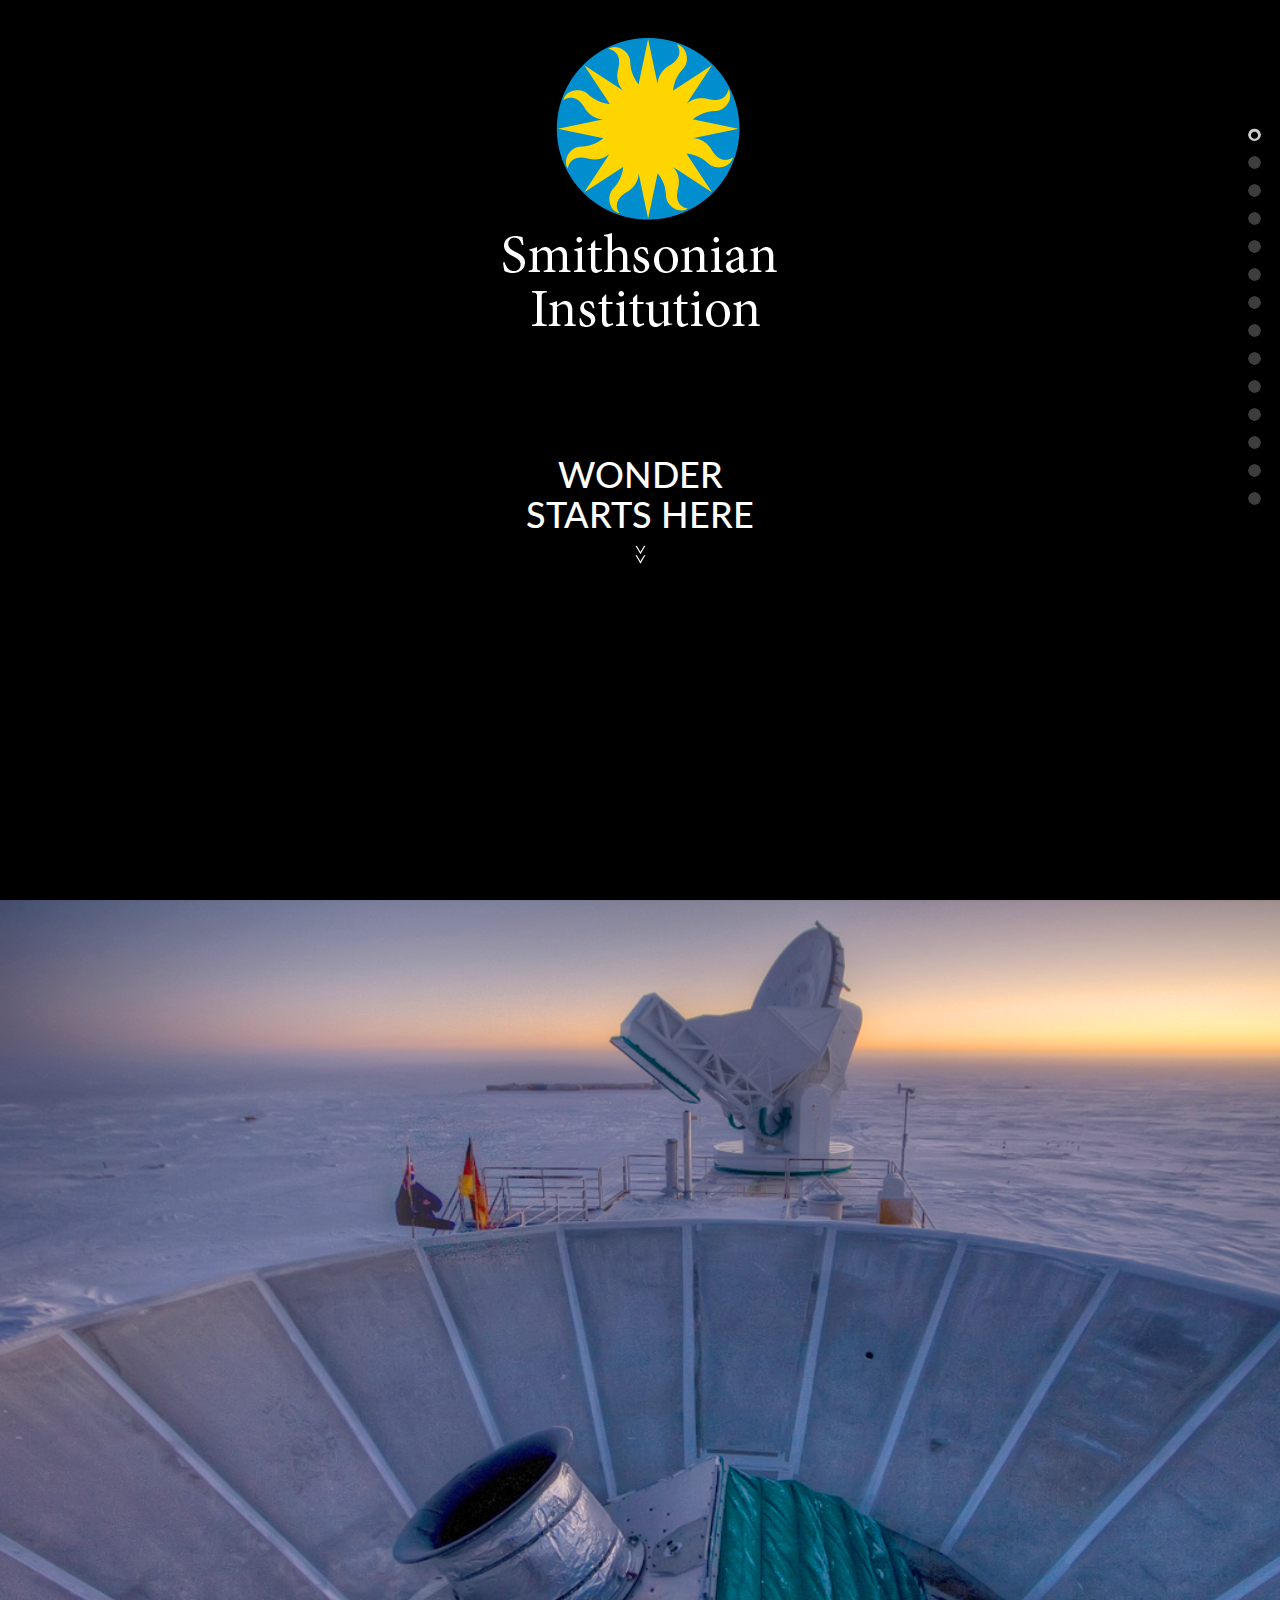
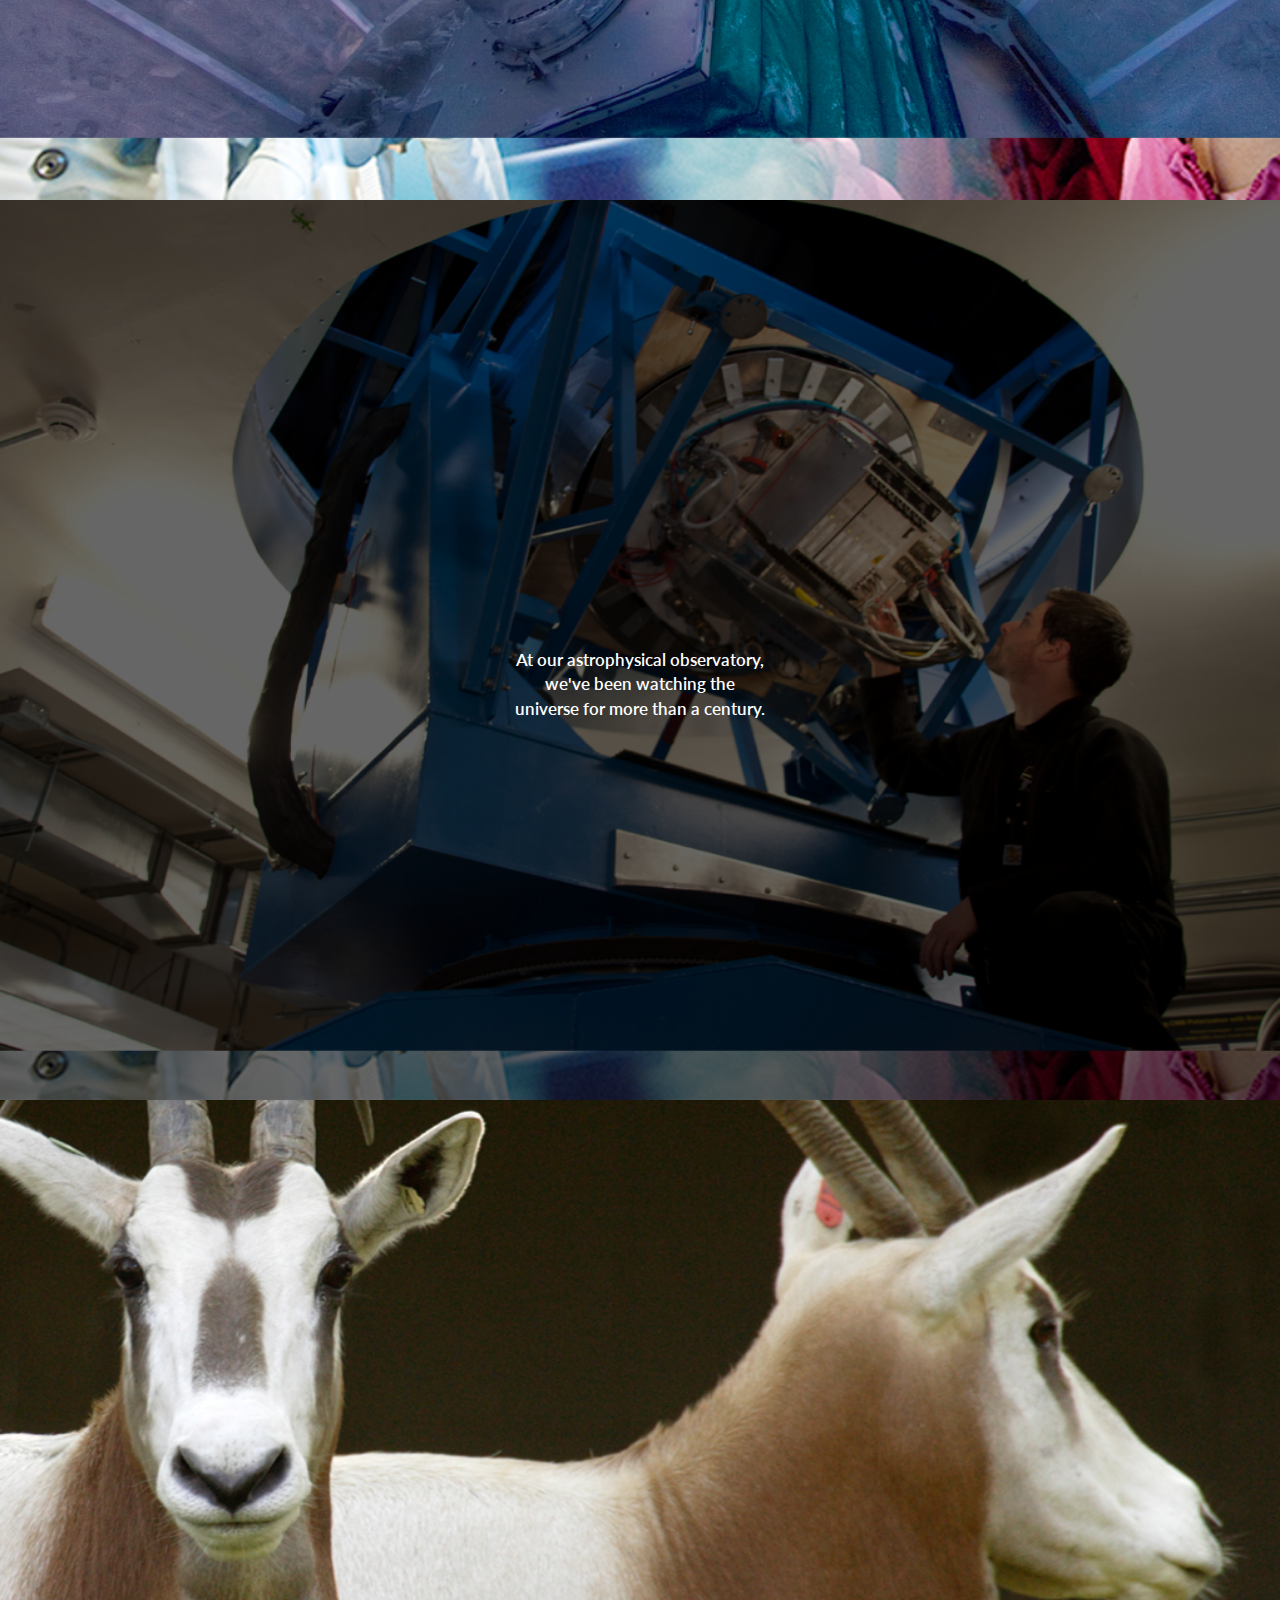
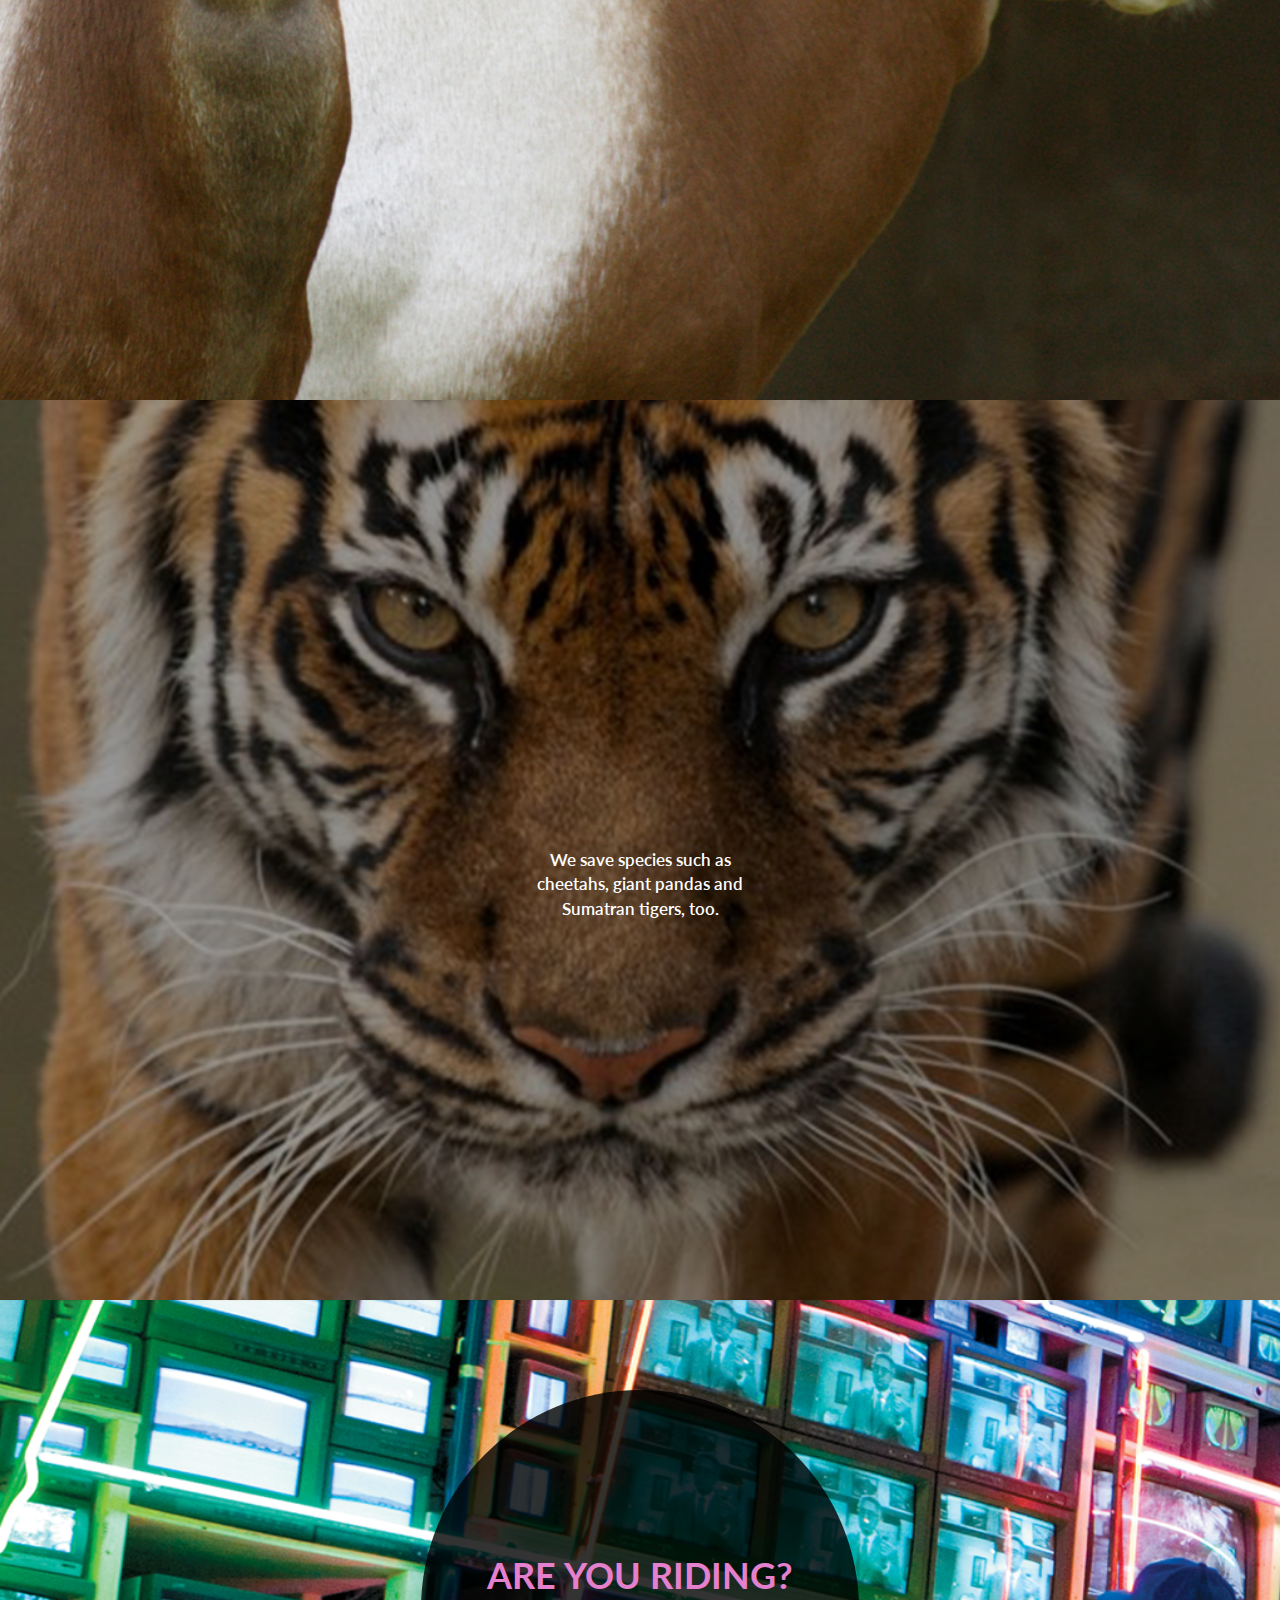
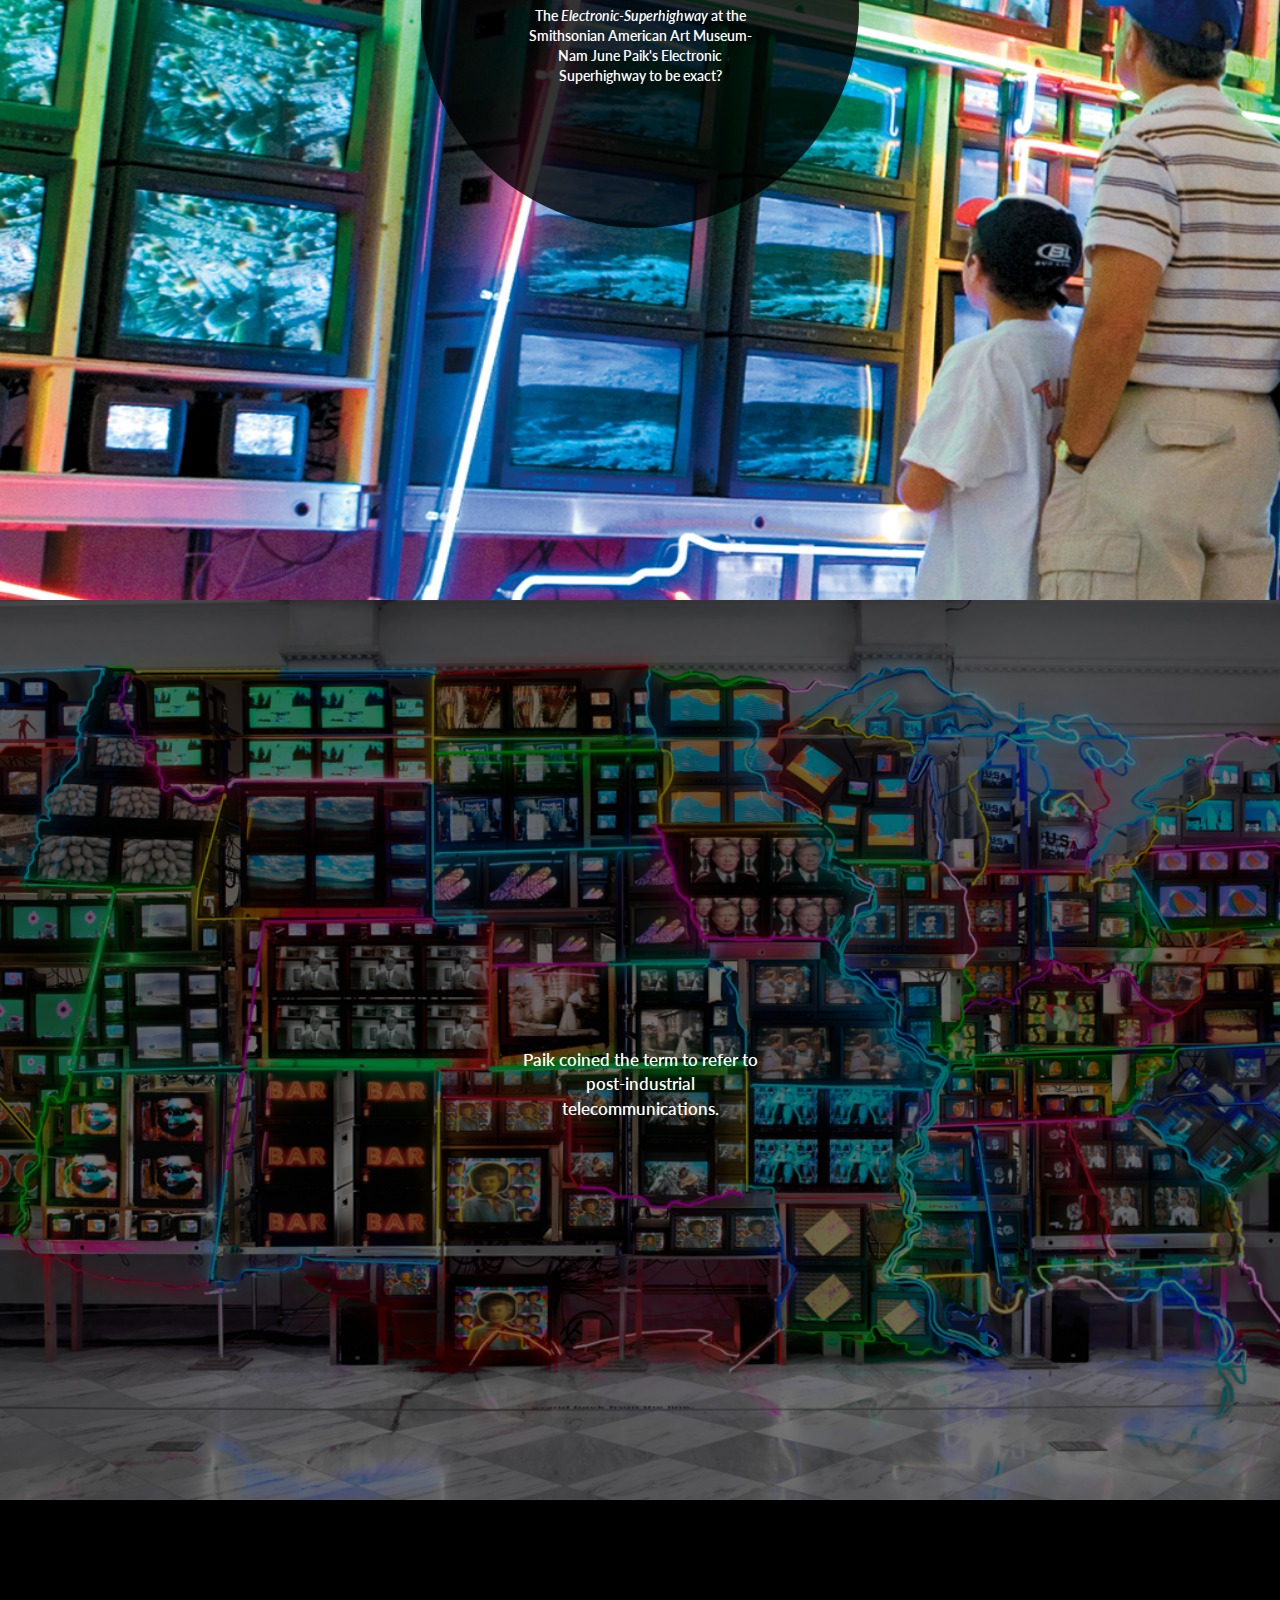
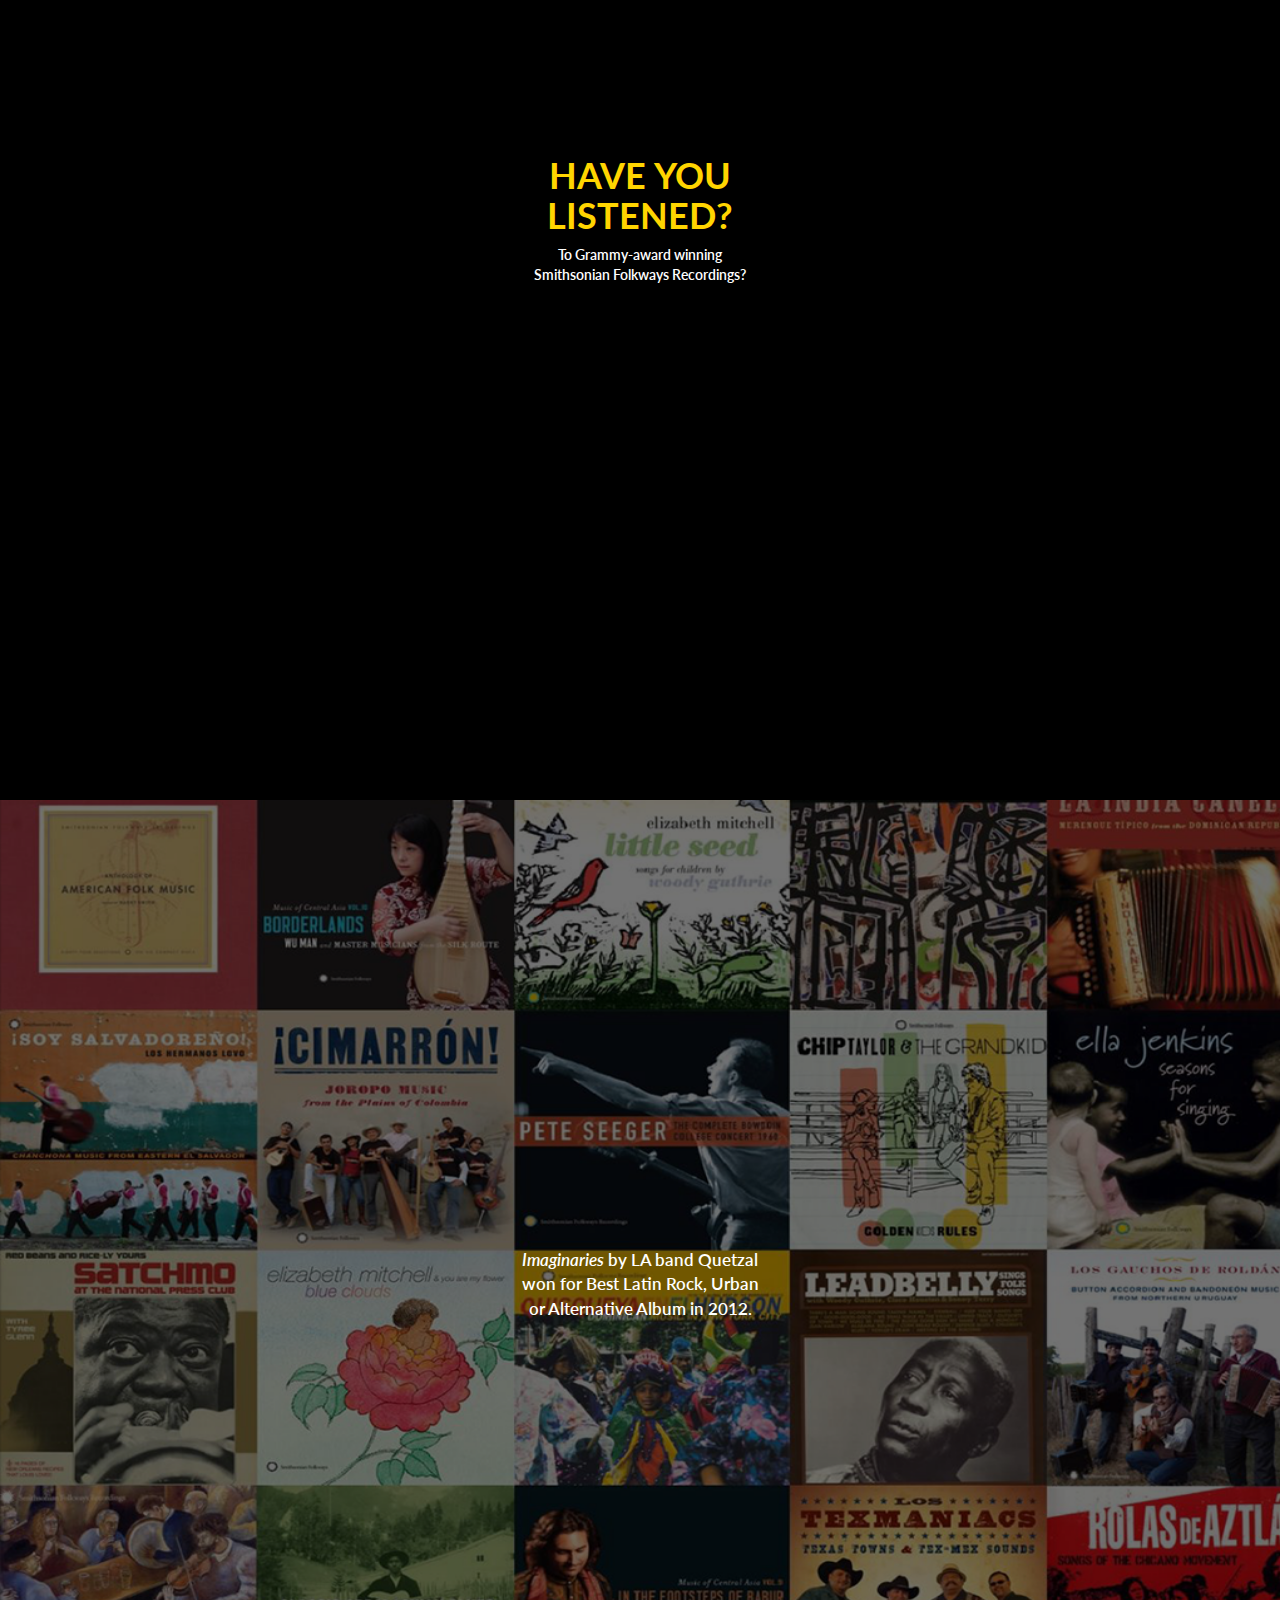
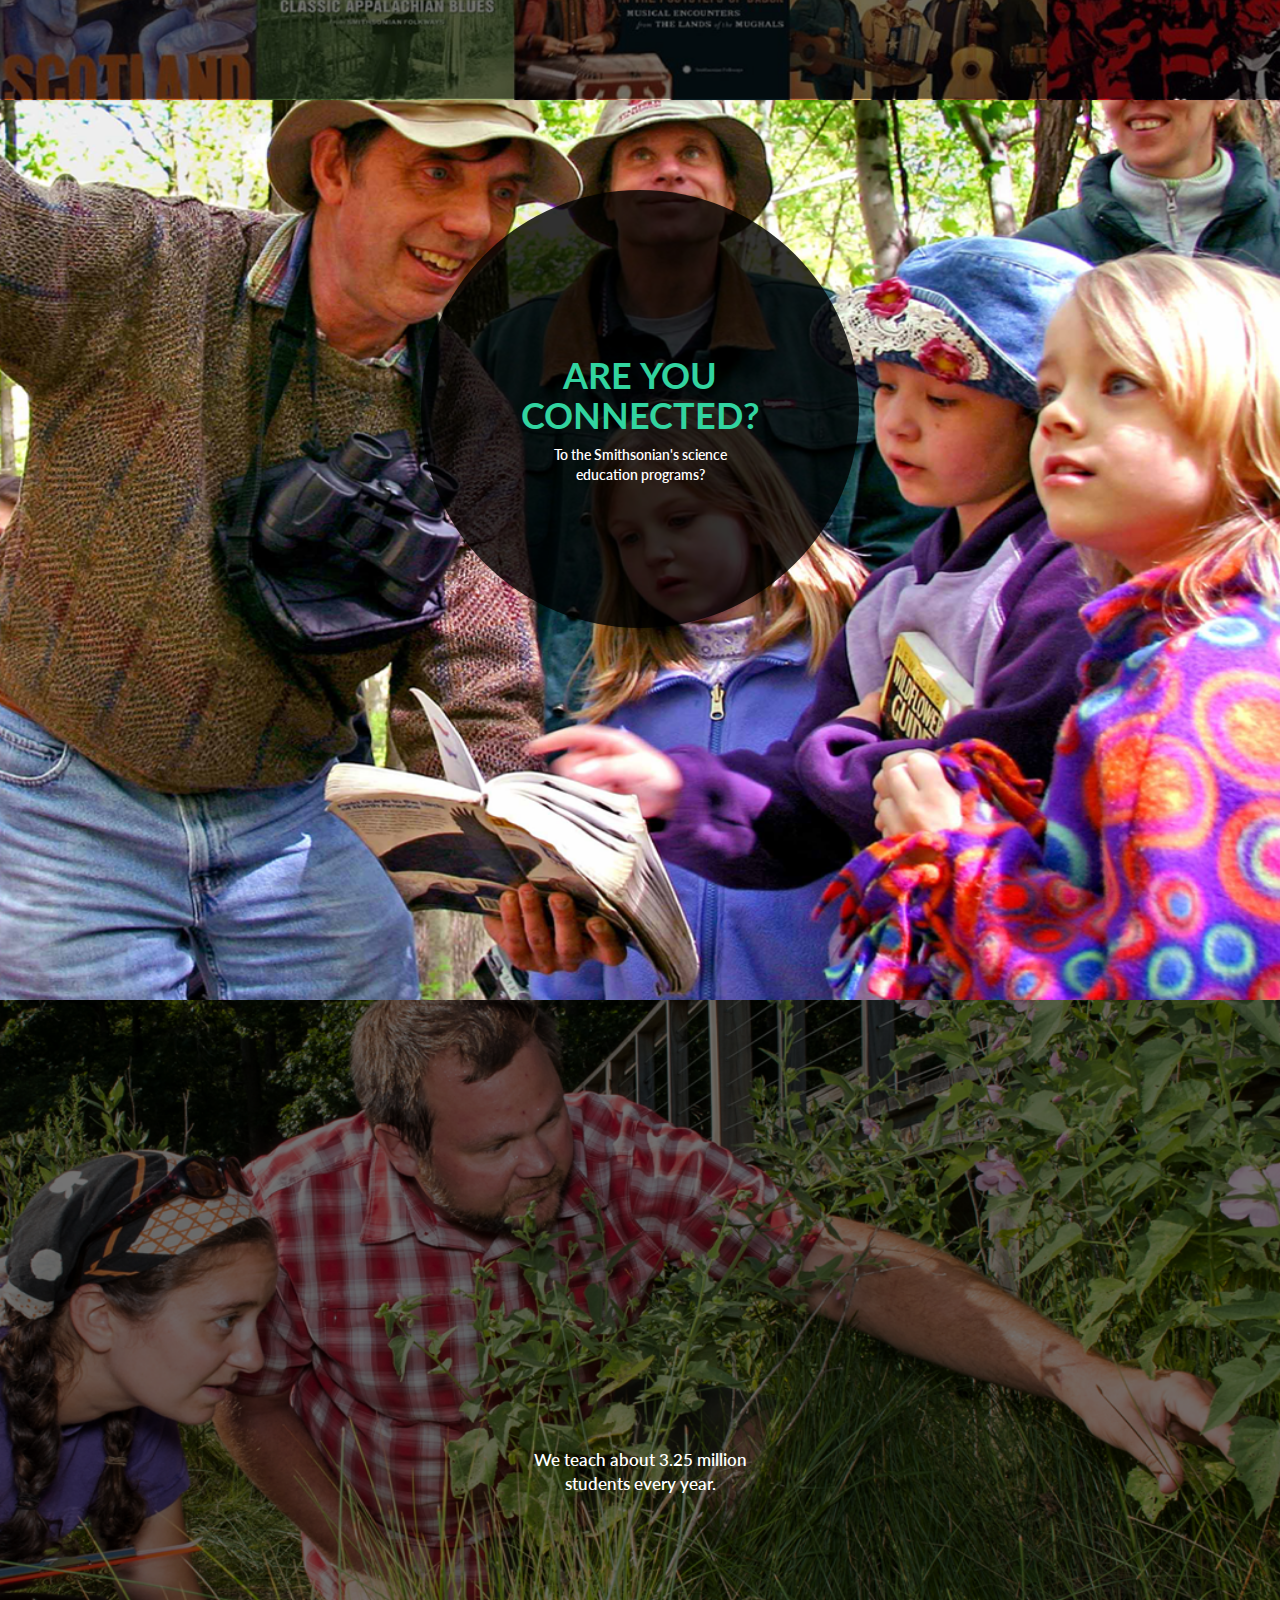
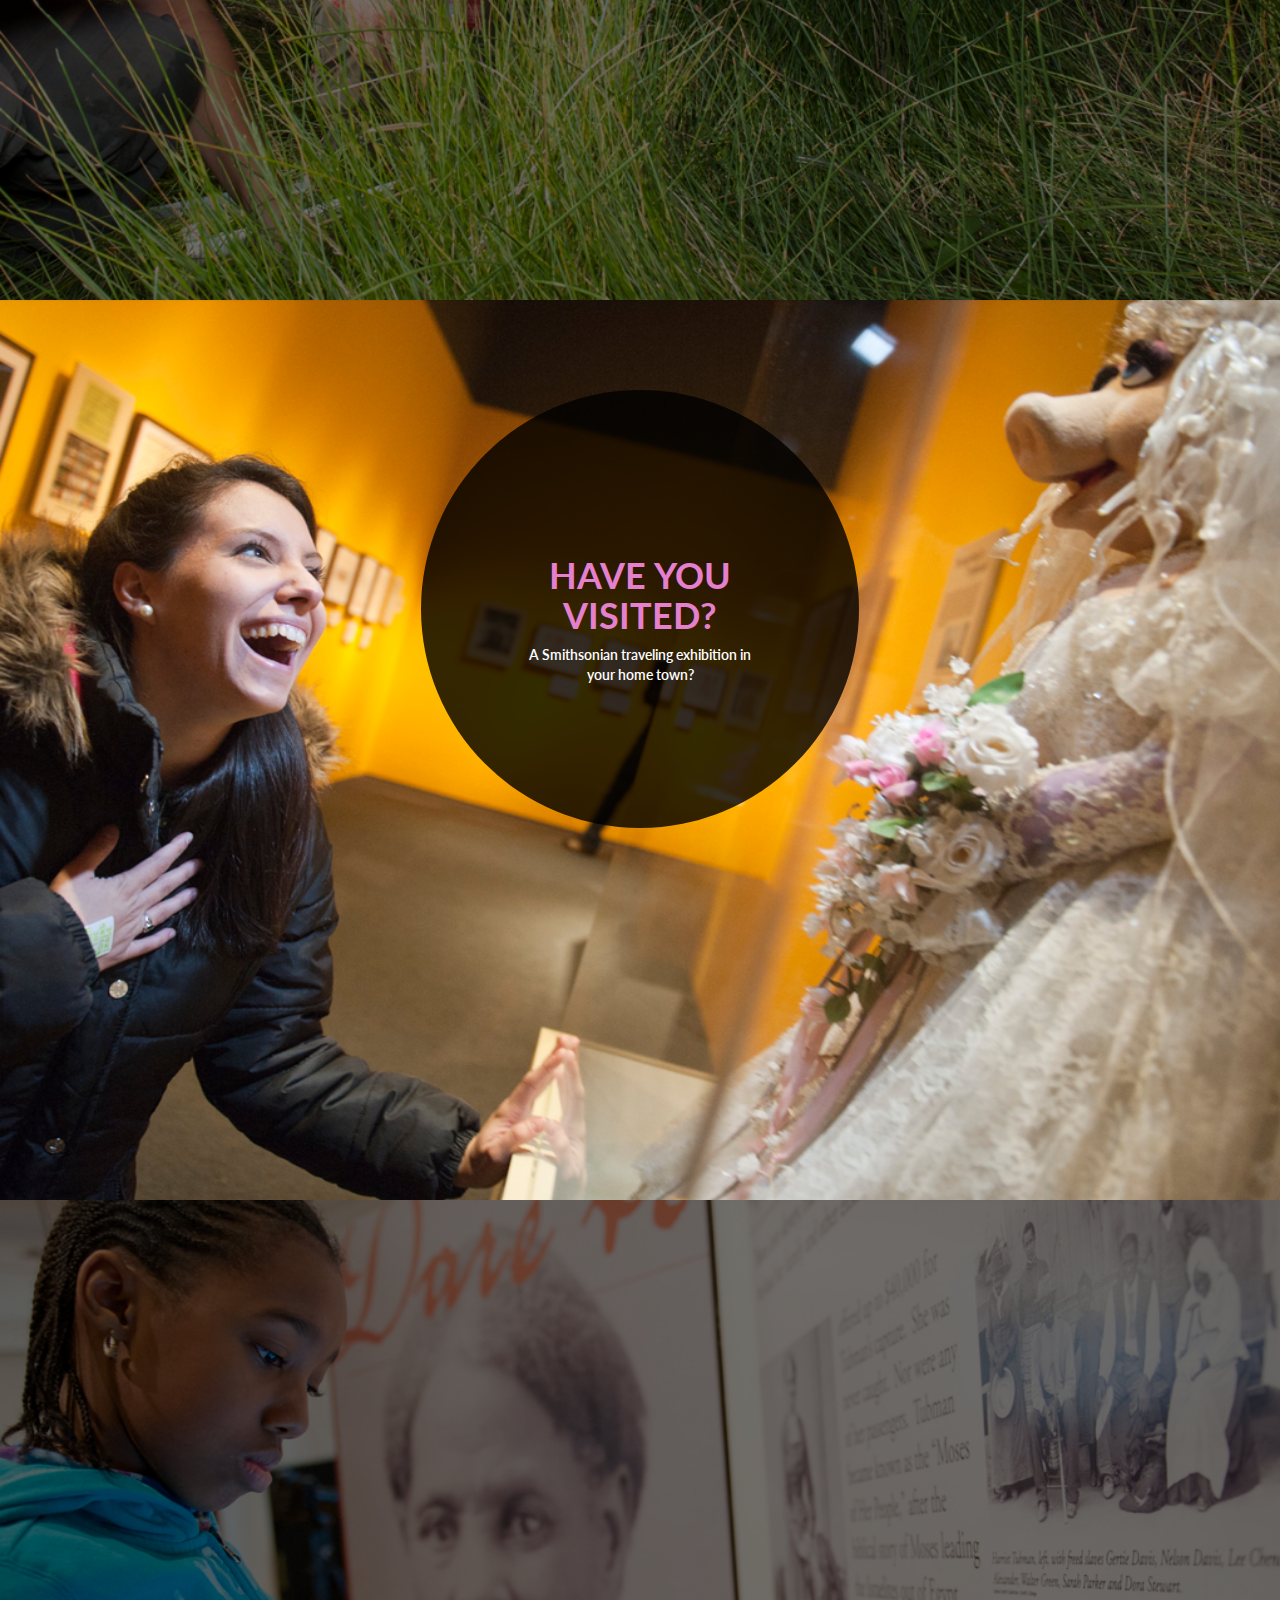
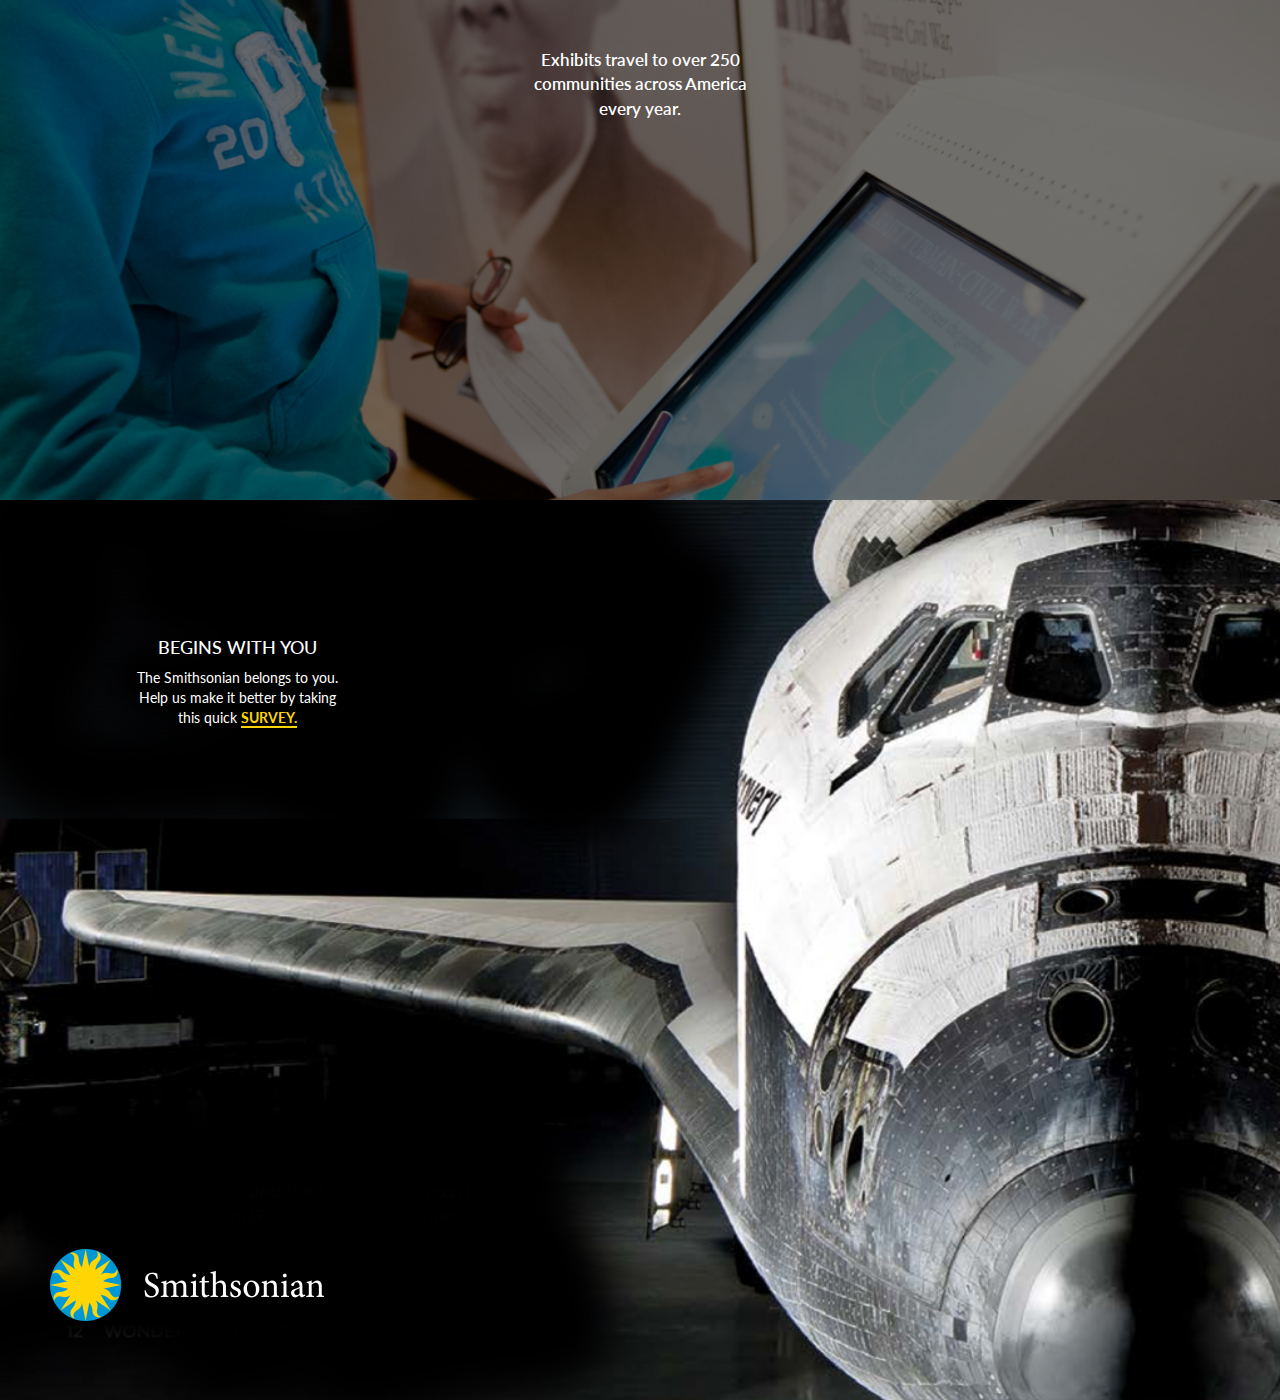
==== index.html @ bd2f8e6b "fixed data-uri" ====
<html>
<head>
	<title>Smithsonian Institute</title>
	<meta charset="utf-8">
	<meta http-equiv="X-UA-Compatible" content="IE=edge">
    <meta name="viewport" content="width=device-width, initial-scale=1, maximum-scale=1, user-scalable=no">
    <link href='http://fonts.googleapis.com/css?family=Lato' rel='stylesheet' type='text/css'>
	<link rel="stylesheet" type="text/css" href="stylesheets/index.css" />
	<link rel="stylesheet" href="stylesheets/bootstrap.min.css">
    <script src="js/jquery.1.11.1.min.js"></script>
    <script src="js/jquery-ui-1.10.4.custom.min.js"></script>
    <script src="js/customSmithsonian.js"></script>
    <script src="js/bootstrap.min.js"></script>

</head>
<body>
		<div class="preloader">
			<div class="spinner">
				<div class="bounce1"></div>
				<div class="bounce2"></div>
				<div class="bounce3"></div>
			</div>
		</div>

	<nav></nav>
	<section id="smithsonian-1">
		<video width="100%" autoplay="autoplay" class="video" preload="auto" loop>
			<source id="mp4" class="sources" src="video/smithsonian-mp4.mp4" data-uri="video/smithsonian-mp4.mp4" type="video/mp4" />
			<source id="ogv" class="sources" src="video/smithsonian-ogv.ogv" data-uri="video/smithsonian-ogv.ogv" type="video/ogg" />
			<source id="webm" class="sources" src="video/smithsonian-webm.webm" data-uri="video/smithsonian-webm.webm" type="video/webm" />
		</video>
		<div class="smithsonian-logo">
			<div>
				<img src="images/smithsonian_top_logo.png" alt="smithsonian logo" class="center-block" />
			</div>
		</div>
		<div class="center-block header-caption">
			<div class="desktop-tablet">
				<h1>WONDER</h1>
				<h1 class="font-thin">STARTS HERE</h1>
			</div>
			<div class="mobile">
				<h4>WONDER STARTS HERE</h4>
			</div>
			<a href="#smithsonian-2"><img src="images/arrow-down.png" alt="arrow down" /></a>
		</div>
	</section>
	<section id="smithsonian-2" class="preload" data-uri="images/desktop/section-2.png">
		<div class="caption-container">
			<div class="header-caption circle">
				<h1>DID YOU HEAR?</h1>
				<p>The echo of the Big Bang was first observed at the Smithsonian earlier this year.</p>
			</div>
		</div>
	</section>
	<section id="smithsonian-3" class="preload" data-uri="images/desktop/section-3.png">
		<div class="caption-container">
			<div class="header-caption">
				<p>At our astrophysical observatory, we've been watching the universe for more than a century.</p>
			</div>
		</div>
	</section>
	<section id="smithsonian-4" class="preload" data-uri="images/desktop/section-4.png">
		<div class="caption-container">
			<div class="header-caption circle">
				<h1>DID YOU KNOW?</h1>
				<p>The scimitar-horned oryx was considered extinct in the wild - until now. Our Conservation BiologyInstitute is reintroducing them in Tunisia.</p>
			</div>
		</div>
	</section>
	<section id="smithsonian-5" class="preload" data-uri="images/desktop/section-5.png">
		<div class="caption-container">
			<div class="header-caption">
				<p>We save species such as cheetahs, giant pandas and Sumatran tigers, too.</p>
			</div>
		</div>
	</section>
	<section id="smithsonian-6" class="preload" data-uri="images/desktop/section-6.png">
		<div class="caption-container">
			<div class="header-caption circle">
				<h1>ARE YOU RIDING?</h1>
				<p>The <span>Electronic-Superhighway</span> at the Smithsonian American Art Museum-Nam June Paik's Electronic Superhighway to be exact?</p>
			</div>
		</div>
	</section>
	<section id="smithsonian-7" class="preload" data-uri="images/desktop/section-7.png">
		<div class="caption-container">
			<div class="header-caption">
				<p>Paik coined the term to refer to post-industrial telecommunications.</p>
			</div>
		</div>
	</section>
	<section id="smithsonian-8" class="preload" data-uri="/mages/desktop/section-8.png">
		<div class="caption-container">
			<div class="header-caption circle">
				<h1>HAVE YOU<br />LISTENED?</h1>
				<p>To Grammy-award winning Smithsonian Folkways Recordings?</p>
			</div>
		</div>
	</section>
	<section id="smithsonian-9" class="preload" data-uri="images/desktop/section-9.png">
		<div class="caption-container">
			<div class="header-caption">
				<p><span>Imaginaries</span> by LA band Quetzal won for Best Latin Rock, Urban or Alternative Album in 2012.</p>
			</div>
		</div>
	</section>
	<section id="smithsonian-10" class="preload" data-uri="images/desktop/section-10.png">
		<div class="caption-container">
			<div class="header-caption circle">
				<h1>ARE YOU<br />CONNECTED?</h1>
				<p>To the Smithsonian's science education programs?</p>
			</div>
		</div>
	</section>
	<section id="smithsonian-11" class="preload" data-uri="images/desktop/section-11.png">
		<div class="caption-container">
			<div class="header-caption">
				<p>We teach about 3.25 million students every year.</p>
			</div>
		</div>
	</section>
	<section id="smithsonian-12" class="preload" data-uri="images/desktop/section-12.png">
		<div class="caption-container">
			<div class="header-caption circle">
				<h1>HAVE YOU<br />VISITED?</h1>
				<p>A Smithsonian traveling exhibition in your home town?</p>
			</div>
		</div>
	</section>
	<section id="smithsonian-13" class="preload" data-uri="images/desktop/section-13.png">
		<div class="caption-container">
			<div class="header-caption">
				<p>Exhibits travel to over 250 communities across America every year.</p>
			</div>
		</div>		
	</section>
	<section id="smithsonian-14" class="preload" data-uri="images/desktop/section-14.png">
		<div class="wonder-begins">
			<h1 class="mobile">WONDER</h1>
			<h4>BEGINS WITH YOU</h4>
			<p>The Smithsonian belongs to you. Help us make it better by taking this quick <span>SURVEY.</span></p>
		</div>
		<div class="smithsonian-bottom-logo bottom-logo center-block"></div>
	</section>
	<div id="fixed-footer">
		<h4>MAKE A DIFFERENCE. <span>TAKE OUR SURVEY</span></h4>
	</div>
</body>
</html>
---- stylesheets/index.css ----
/* line 12, ../sass/index.scss */
html, body {
  margin: 0;
  padding: 0;
  font-family: 'Lato', sans-serif !important;
  width: 100%;
  background-color: #000;
}

/* line 20, ../sass/index.scss */
.col-lg-offset-5 {
  margin-left: 38% !important;
}

/* line 23, ../sass/index.scss */
.caption-container {
  position: absolute;
  left: 0;
  right: 0;
  max-width: 438px;
  min-width: 438px;
  height: 438px;
  margin: 0 auto;
  margin-top: 7%;
}

/* line 33, ../sass/index.scss */
.circle {
  height: 438px;
  width: 438px;
  border-radius: 50%;
  background-color: black;
  background-color: rgba(0, 0, 0, 0.8);
  position: absolute;
}

/* line 41, ../sass/index.scss */
.captions {
  height: 438px;
  width: 438px;
  position: absolute;
}

/* line 46, ../sass/index.scss */
nav {
  position: fixed;
  height: auto;
  width: 12px;
  right: 20px;
  z-index: 9999;
  margin-top: 10%;
}
/* line 53, ../sass/index.scss */
nav a {
  display: inline-block;
  border-radius: 50%;
  width: 13px;
  height: 13px;
  background-image: url("/images/nav-default.png");
  background-repeat: no-repeat;
  margin-bottom: 15px;
  cursor: pointer;
  opacity: .8;
}
/* line 64, ../sass/index.scss */
nav .nav-active {
  background-image: url("/images/nav-active.png");
  background-repeat: no-repeat;
}

/* line 69, ../sass/index.scss */
section {
  padding: 0;
  margin: 0;
  width: 100%;
  height: 100%;
  background-color: #000;
  background-repeat: no-repeat;
  -moz-background-size: 100% 100%;
  -webkit-background-size: 100% 100%;
  background-size: 100% 100%;
}

/* line 84, ../sass/index.scss */
#smithsonian-2 {
  background-image: url();
}

/* line 84, ../sass/index.scss */
#smithsonian-3 {
  background-image: url();
}

/* line 84, ../sass/index.scss */
#smithsonian-4 {
  background-image: url();
}

/* line 84, ../sass/index.scss */
#smithsonian-5 {
  background-image: url();
}

/* line 84, ../sass/index.scss */
#smithsonian-6 {
  background-image: url();
}

/* line 84, ../sass/index.scss */
#smithsonian-7 {
  background-image: url();
}

/* line 84, ../sass/index.scss */
#smithsonian-8 {
  background-image: url();
}

/* line 84, ../sass/index.scss */
#smithsonian-9 {
  background-image: url();
}

/* line 84, ../sass/index.scss */
#smithsonian-10 {
  background-image: url();
}

/* line 84, ../sass/index.scss */
#smithsonian-11 {
  background-image: url();
}

/* line 84, ../sass/index.scss */
#smithsonian-12 {
  background-image: url();
}

/* line 84, ../sass/index.scss */
#smithsonian-13 {
  background-image: url();
}

/* line 84, ../sass/index.scss */
#smithsonian-14 {
  background-image: url();
}

/* line 90, ../sass/index.scss */
#smithsonian-1 video {
  position: absolute;
  z-index: -1;
  min-width: 100%;
  min-height: 100%;
  width: auto;
  height: auto;
  right: 0;
  bottom: 0;
}
/* line 100, ../sass/index.scss */
#smithsonian-1 .smithsonian-logo img {
  padding-top: 3%;
}
/* line 103, ../sass/index.scss */
#smithsonian-1 .header-caption {
  text-align: center;
  margin-top: 10%;
  color: white;
}
/* line 108, ../sass/index.scss */
#smithsonian-1 .header-caption h1:nth-child(1) {
  margin-bottom: 0;
}
/* line 111, ../sass/index.scss */
#smithsonian-1 .header-caption h1:nth-child(2) {
  margin-top: 0;
}

/* line 119, ../sass/index.scss */
#smithsonian-2 .header-caption {
  text-align: center;
  display: none;
}
/* line 122, ../sass/index.scss */
#smithsonian-2 .header-caption h1 {
  color: #32d4a0;
  font-weight: bold;
  margin-top: 38%;
}
/* line 125, ../sass/index.scss */
#smithsonian-2 .header-caption p {
  margin: 0 auto;
  width: 229px;
  color: white;
  font-weight: 600;
}

/* line 136, ../sass/index.scss */
#smithsonian-3 .caption-container {
  color: white;
  font-weight: 600;
  text-align: center;
  margin-top: 35%;
}
/* line 138, ../sass/index.scss */
#smithsonian-3 .caption-container p {
  width: 250px;
  margin: 0 auto;
  font-size: 17px;
}

/* line 147, ../sass/index.scss */
#smithsonian-4 .header-caption {
  text-align: center;
  display: none;
}
/* line 150, ../sass/index.scss */
#smithsonian-4 .header-caption h1 {
  color: #32d4a0;
  font-weight: bold;
  margin-top: 38%;
}
/* line 153, ../sass/index.scss */
#smithsonian-4 .header-caption p {
  margin: 0 auto;
  width: 229px;
  color: white;
  font-weight: 600;
}

/* line 163, ../sass/index.scss */
#smithsonian-5 .caption-container {
  color: white;
  font-weight: 600;
  text-align: center;
  margin-top: 35%;
}
/* line 165, ../sass/index.scss */
#smithsonian-5 .caption-container p {
  width: 250px;
  margin: 0 auto;
  font-size: 17px;
}

/* line 174, ../sass/index.scss */
#smithsonian-6 .header-caption {
  text-align: center;
}
/* line 176, ../sass/index.scss */
#smithsonian-6 .header-caption h1 {
  color: #e580ce;
  font-weight: bold;
  margin-top: 38%;
}
/* line 179, ../sass/index.scss */
#smithsonian-6 .header-caption p {
  margin: 0 auto;
  width: 229px;
  color: white;
  font-weight: 600;
}
/* line 184, ../sass/index.scss */
#smithsonian-6 .header-caption p span {
  font-style: italic;
}

/* line 192, ../sass/index.scss */
#smithsonian-7 .caption-container {
  color: white;
  font-weight: 600;
  text-align: center;
  margin-top: 35%;
}
/* line 194, ../sass/index.scss */
#smithsonian-7 .caption-container p {
  width: 250px;
  margin: 0 auto;
  font-size: 17px;
}

/* line 203, ../sass/index.scss */
#smithsonian-8 .header-caption {
  text-align: center;
}
/* line 205, ../sass/index.scss */
#smithsonian-8 .header-caption h1 {
  color: #ffd500;
  font-weight: bold;
  margin-top: 38%;
}
/* line 208, ../sass/index.scss */
#smithsonian-8 .header-caption p {
  margin: 0 auto;
  width: 229px;
  color: white;
  font-weight: 600;
}

/* line 218, ../sass/index.scss */
#smithsonian-9 .caption-container {
  color: white;
  font-weight: 600;
  text-align: center;
  margin-top: 35%;
}
/* line 220, ../sass/index.scss */
#smithsonian-9 .caption-container p {
  width: 250px;
  margin: 0 auto;
  font-size: 17px;
}
/* line 224, ../sass/index.scss */
#smithsonian-9 .caption-container p span {
  font-style: italic;
}

/* line 232, ../sass/index.scss */
#smithsonian-10 .header-caption {
  text-align: center;
}
/* line 234, ../sass/index.scss */
#smithsonian-10 .header-caption h1 {
  color: #32d4a0;
  font-weight: bold;
  margin-top: 38%;
}
/* line 237, ../sass/index.scss */
#smithsonian-10 .header-caption p {
  margin: 0 auto;
  width: 229px;
  color: white;
  font-weight: 600;
}

/* line 247, ../sass/index.scss */
#smithsonian-11 .caption-container {
  color: white;
  font-weight: 600;
  text-align: center;
  margin-top: 35%;
}
/* line 249, ../sass/index.scss */
#smithsonian-11 .caption-container p {
  width: 250px;
  margin: 0 auto;
  font-size: 17px;
}

/* line 258, ../sass/index.scss */
#smithsonian-12 .header-caption {
  text-align: center;
}
/* line 260, ../sass/index.scss */
#smithsonian-12 .header-caption h1 {
  color: #e580ce;
  font-weight: bold;
  margin-top: 38%;
}
/* line 263, ../sass/index.scss */
#smithsonian-12 .header-caption p {
  margin: 0 auto;
  width: 229px;
  color: white;
  font-weight: 600;
}

/* line 273, ../sass/index.scss */
#smithsonian-13 .caption-container {
  color: white;
  font-weight: 600;
  text-align: center;
  margin-top: 35%;
}
/* line 275, ../sass/index.scss */
#smithsonian-13 .caption-container p {
  width: 250px;
  margin: 0 auto;
  font-size: 17px;
}

/* line 285, ../sass/index.scss */
#smithsonian-14 .wonder-begins {
  position: absolute;
  margin-top: 10%;
  color: white;
  text-align: center;
  margin-left: 10%;
}
/* line 291, ../sass/index.scss */
#smithsonian-14 .wonder-begins p {
  width: 219px;
}
/* line 293, ../sass/index.scss */
#smithsonian-14 .wonder-begins p span {
  font-weight: 700;
  color: #ffd500;
  border-bottom: 2px solid #ffd500;
}
/* line 300, ../sass/index.scss */
#smithsonian-14 .smithsonian-bottom-logo {
  background-image: url("/images/smithsonian-bottom-logo.png");
  background-repeat: no-repeat;
  width: 274px;
  height: 72px;
  position: absolute;
  margin-left: 50px;
}

/* line 309, ../sass/index.scss */
#fixed-footer {
  background-image: url("/images/footer-dashes.png");
  background-repeat: repeat-x;
  text-align: center;
  background-color: black;
  position: fixed;
  bottom: 0;
  color: #ffe76e;
  height: 73px;
  width: 100%;
  display: none;
}
/* line 320, ../sass/index.scss */
#fixed-footer h4 {
  vertical-align: middle;
  padding-top: 20px;
}
/* line 323, ../sass/index.scss */
#fixed-footer h4 span {
  color: #ffd500;
  font-weight: bold;
}

/* line 329, ../sass/index.scss */
.mobile {
  display: none;
}

@media screen and (max-width: 991px) {
  /*	section{
  		-moz-background-position: center center;
  		-webkit-background-position: center center;
  		-o-background-position: center center;
  		-moz-background-attachment: fixed;
  		-webkit-background-attachment: fixed;
  		-o-background-attachment: fixed;
  		background-attachment: fixed;
  	}*/
}
@media screen and (max-width: 767px) {
  /* line 344, ../sass/index.scss */
  nav {
    margin-top: 19% !important;
  }

  /* line 347, ../sass/index.scss */
  video {
    display: none;
  }

  /* line 350, ../sass/index.scss */
  .mobile {
    display: block;
    padding-top: 105px;
  }

  /* line 354, ../sass/index.scss */
  .desktop-tablet {
    display: none;
  }

  /* line 357, ../sass/index.scss */
  .smithsonian-logo img {
    width: 181px;
    padding-top: 85px !important;
  }

  /* line 361, ../sass/index.scss */
  .circle {
    width: 294px !important;
    height: 294px;
    margin: 0 auto;
    position: initial !important;
    background-color: rgba(0, 0, 0, 0.6);
    margin-top: 6%;
  }

  /* line 369, ../sass/index.scss */
  .header-caption h1 {
    margin-top: 17% !important;
    padding-top: 105px;
  }

  /* line 373, ../sass/index.scss */
  .caption-container {
    max-width: 100%;
    min-width: 100%;
  }

  /* line 377, ../sass/index.scss */
  section {
    -moz-background-size: 100% 100% !important;
    -webkit-background-size: 100% 100% !important;
    background-size: 100% 100% !important;
    background-attachment: scroll !important;
  }

  /* line 385, ../sass/index.scss */
  #smithsonian-1.lazy-background.inview {
    background-image: url("/images/mobile/section-1.png") !important;
  }

  /* line 385, ../sass/index.scss */
  #smithsonian-2.lazy-background.inview {
    background-image: url("/images/mobile/section-2.png") !important;
  }

  /* line 385, ../sass/index.scss */
  #smithsonian-3.lazy-background.inview {
    background-image: url("/images/mobile/section-3.png") !important;
  }

  /* line 385, ../sass/index.scss */
  #smithsonian-4.lazy-background.inview {
    background-image: url("/images/mobile/section-4.png") !important;
  }

  /* line 385, ../sass/index.scss */
  #smithsonian-5.lazy-background.inview {
    background-image: url("/images/mobile/section-5.png") !important;
  }

  /* line 385, ../sass/index.scss */
  #smithsonian-6.lazy-background.inview {
    background-image: url("/images/mobile/section-6.png") !important;
  }

  /* line 385, ../sass/index.scss */
  #smithsonian-7.lazy-background.inview {
    background-image: url("/images/mobile/section-7.png") !important;
  }

  /* line 385, ../sass/index.scss */
  #smithsonian-8.lazy-background.inview {
    background-image: url("/images/mobile/section-8.png") !important;
  }

  /* line 385, ../sass/index.scss */
  #smithsonian-9.lazy-background.inview {
    background-image: url("/images/mobile/section-9.png") !important;
  }

  /* line 385, ../sass/index.scss */
  #smithsonian-10.lazy-background.inview {
    background-image: url("/images/mobile/section-10.png") !important;
  }

  /* line 385, ../sass/index.scss */
  #smithsonian-11.lazy-background.inview {
    background-image: url("/images/mobile/section-11.png") !important;
  }

  /* line 385, ../sass/index.scss */
  #smithsonian-12.lazy-background.inview {
    background-image: url("/images/mobile/section-12.png") !important;
  }

  /* line 385, ../sass/index.scss */
  #smithsonian-13.lazy-background.inview {
    background-image: url("/images/mobile/section-13.png") !important;
  }

  /* line 385, ../sass/index.scss */
  #smithsonian-14.lazy-background.inview {
    background-image: url("/images/mobile/section-14.png") !important;
  }

  /* line 389, ../sass/index.scss */
  #smithsonian-1 {
    background-image: url("/images/mobile/section-1.png");
  }

  /* line 392, ../sass/index.scss */
  #smithsonian-2 {
    background-image: url("/images/mobile/section-2.png");
  }

  /* line 395, ../sass/index.scss */
  #smithsonian-3 {
    background-image: url("/images/mobile/section-3.png");
  }
  /* line 397, ../sass/index.scss */
  #smithsonian-3 p {
    font-size: 32px;
    width: 295px !important;
    padding-top: 20%;
  }

  /* line 403, ../sass/index.scss */
  #smithsonian-4 {
    background-image: url("/images/mobile/section-4.png");
  }

  /* line 406, ../sass/index.scss */
  #smithsonian-5 {
    background-image: url("/images/mobile/section-5.png");
  }
  /* line 408, ../sass/index.scss */
  #smithsonian-5 p {
    font-size: 32px;
    width: 295px !important;
    padding-top: 20%;
  }

  /* line 414, ../sass/index.scss */
  #smithsonian-6 {
    background-image: url("/images/mobile/section-6.png");
  }

  /* line 417, ../sass/index.scss */
  #smithsonian-7 {
    background-image: url("/images/mobile/section-7.png");
  }
  /* line 419, ../sass/index.scss */
  #smithsonian-7 p {
    font-size: 32px;
    width: 295px !important;
    padding-top: 20%;
  }

  /* line 425, ../sass/index.scss */
  #smithsonian-8 {
    background-image: url("/images/mobile/section-8.png");
  }

  /* line 428, ../sass/index.scss */
  #smithsonian-9 {
    background-image: url("/images/mobile/section-9.png");
  }
  /* line 430, ../sass/index.scss */
  #smithsonian-9 p {
    font-size: 32px;
    width: 295px !important;
    padding-top: 20%;
  }

  /* line 436, ../sass/index.scss */
  #smithsonian-10 {
    background-image: url("/images/mobile/section-10.png");
  }

  /* line 439, ../sass/index.scss */
  #smithsonian-11 {
    background-image: url("/images/mobile/section-11.png");
  }
  /* line 441, ../sass/index.scss */
  #smithsonian-11 p {
    font-size: 32px;
    width: 295px !important;
    padding-top: 20%;
  }

  /* line 447, ../sass/index.scss */
  #smithsonian-12 {
    background-image: url("/images/mobile/section-12.png");
  }

  /* line 450, ../sass/index.scss */
  #smithsonian-13 {
    background-image: url("/images/mobile/section-13.png");
  }
  /* line 452, ../sass/index.scss */
  #smithsonian-13 p {
    font-size: 32px;
    width: 295px !important;
    padding-top: 20%;
  }

  /* line 458, ../sass/index.scss */
  #smithsonian-14 {
    background-image: url("/images/mobile/section-14.png");
  }
  /* line 460, ../sass/index.scss */
  #smithsonian-14 .wonder-begins {
    padding-top: 170px;
    position: initial !important;
    margin-top: initial !important;
    margin-left: initial !important;
  }
  /* line 465, ../sass/index.scss */
  #smithsonian-14 .wonder-begins h1, #smithsonian-14 .wonder-begins h4 {
    margin: 0;
    padding: 0;
    position: initial;
  }
  /* line 470, ../sass/index.scss */
  #smithsonian-14 .wonder-begins p {
    width: 252px;
    margin: 0 auto;
    font-size: 18;
    margin-top: 30px;
  }
  /* line 477, ../sass/index.scss */
  #smithsonian-14 .smithsonian-bottom-logo {
    margin-left: auto !important;
    background-image: url("/images/smithsonian-bottom-logo-mobile.png");
    height: 34px;
    width: 128px;
    margin-top: 145px !important;
    position: initial !important;
  }
}
/******************
	Preloader
*****************/
/* line 493, ../sass/index.scss */
.preloader {
  position: fixed;
  top: 0;
  left: 0;
  right: 0;
  bottom: 0;
  background-color: #000;
  z-index: 9999;
}
/* line 501, ../sass/index.scss */
.preloader .spinner {
  font-weight: 300;
  color: #fff;
  position: absolute;
  top: 50%;
  left: 50%;
  right: 0;
  width: 70px;
  -webkit-transform: translate(-50%, -50%);
  -moz-transform: translate(-50%, -50%);
  transform: translate(-50%, -50%);
}
/* line 512, ../sass/index.scss */
.preloader .spinner div {
  width: 18px;
  height: 18px;
  background-color: #fff;
  border-radius: 100%;
  display: inline-block;
  -webkit-animation: bouncedelay 1.4s infinite ease-in-out;
  animation: bouncedelay 1.4s infinite ease-in-out;
  -webkit-animation-fill-mode: both;
  animation-fill-mode: both;
}
/* line 523, ../sass/index.scss */
.preloader .spinner .bounce1 {
  -webkit-animation-delay: -0.32s;
  animation-delay: -0.32s;
}
/* line 527, ../sass/index.scss */
.preloader .spinner .bounce2 {
  -webkit-animation-delay: -0.16s;
  animation-delay: -0.16s;
}

@-webkit-keyframes bouncedelay {
  /* line 537, ../sass/index.scss */
  0%, 80%, 100% {
    -webkit-transform: scale(0);
  }

  /* line 538, ../sass/index.scss */
  40% {
    -webkit-transform: scale(1);
  }
}

@keyframes bouncedelay {
  /* line 542, ../sass/index.scss */
  0%, 80%, 100% {
    transform: scale(0);
    -webkit-transform: scale(0);
  }

  /* line 545, ../sass/index.scss */
  40% {
    transform: scale(1);
    -webkit-transform: scale(1);
  }
}
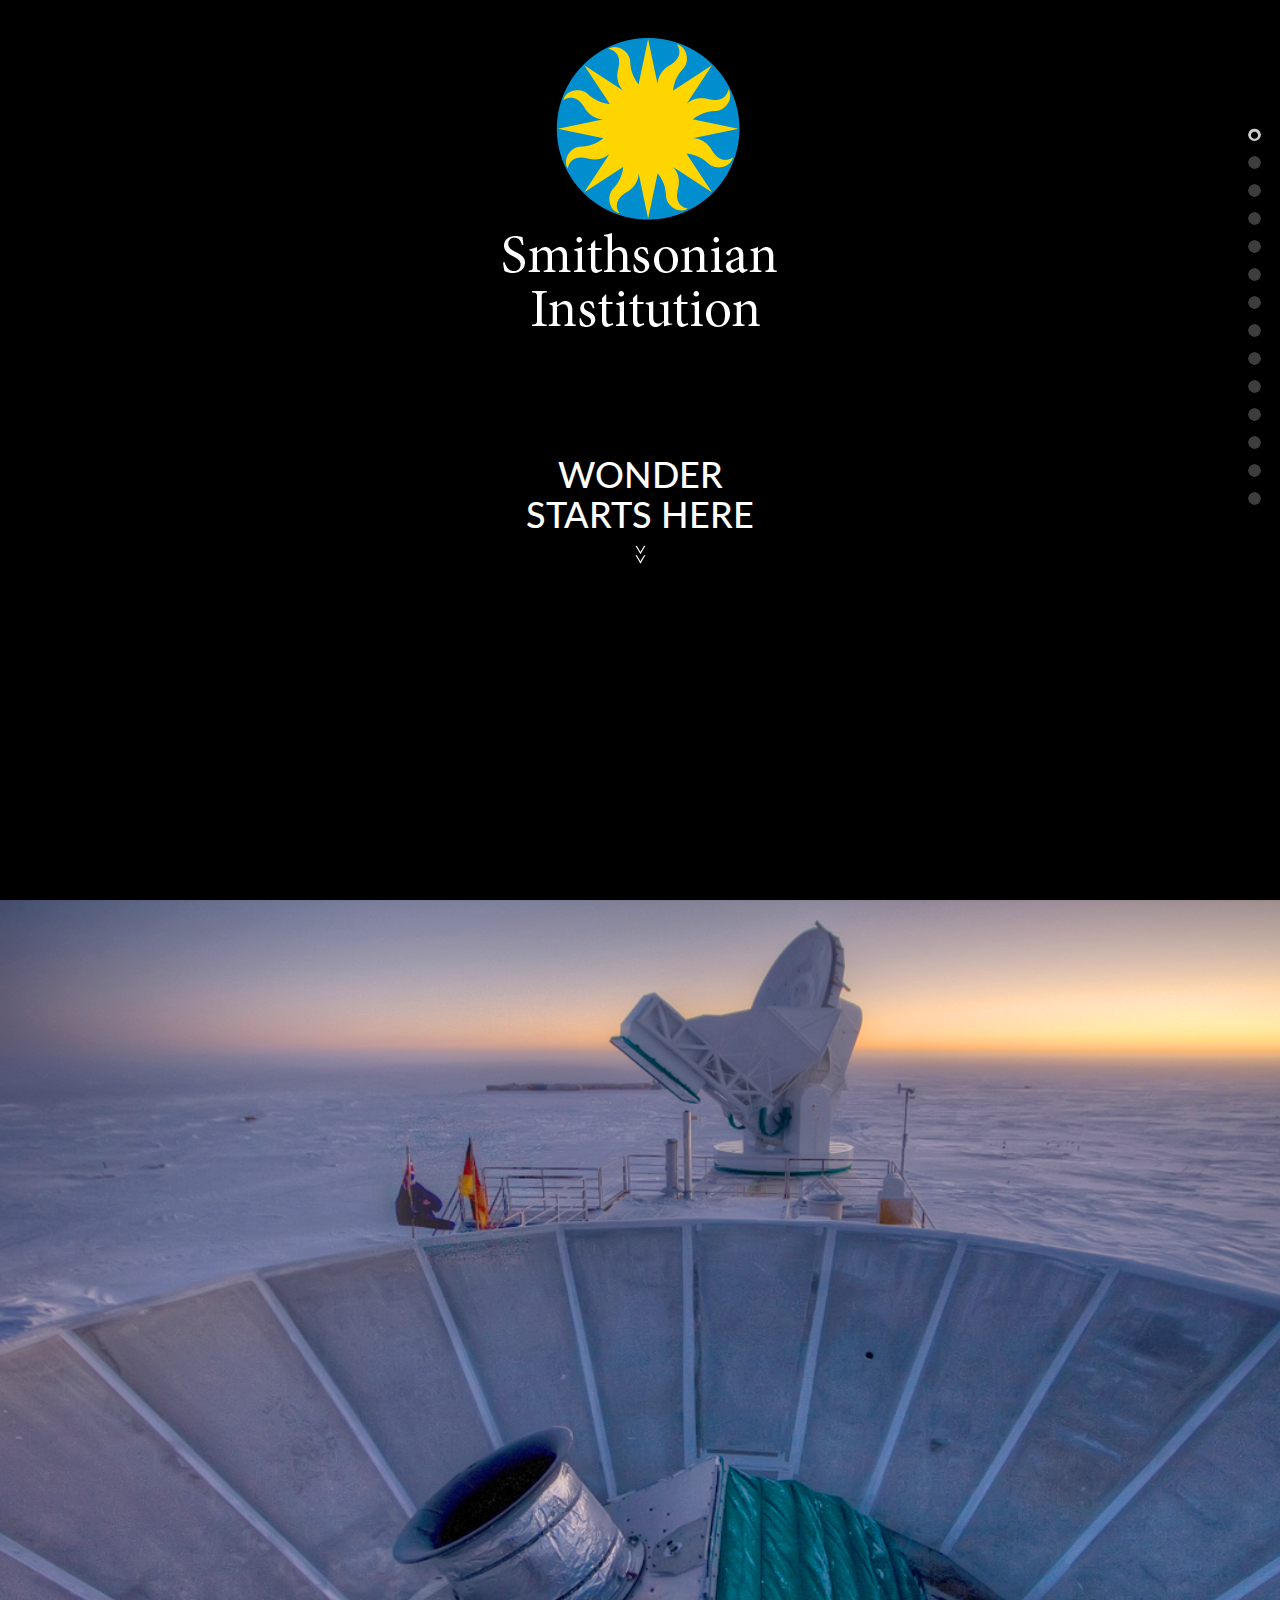
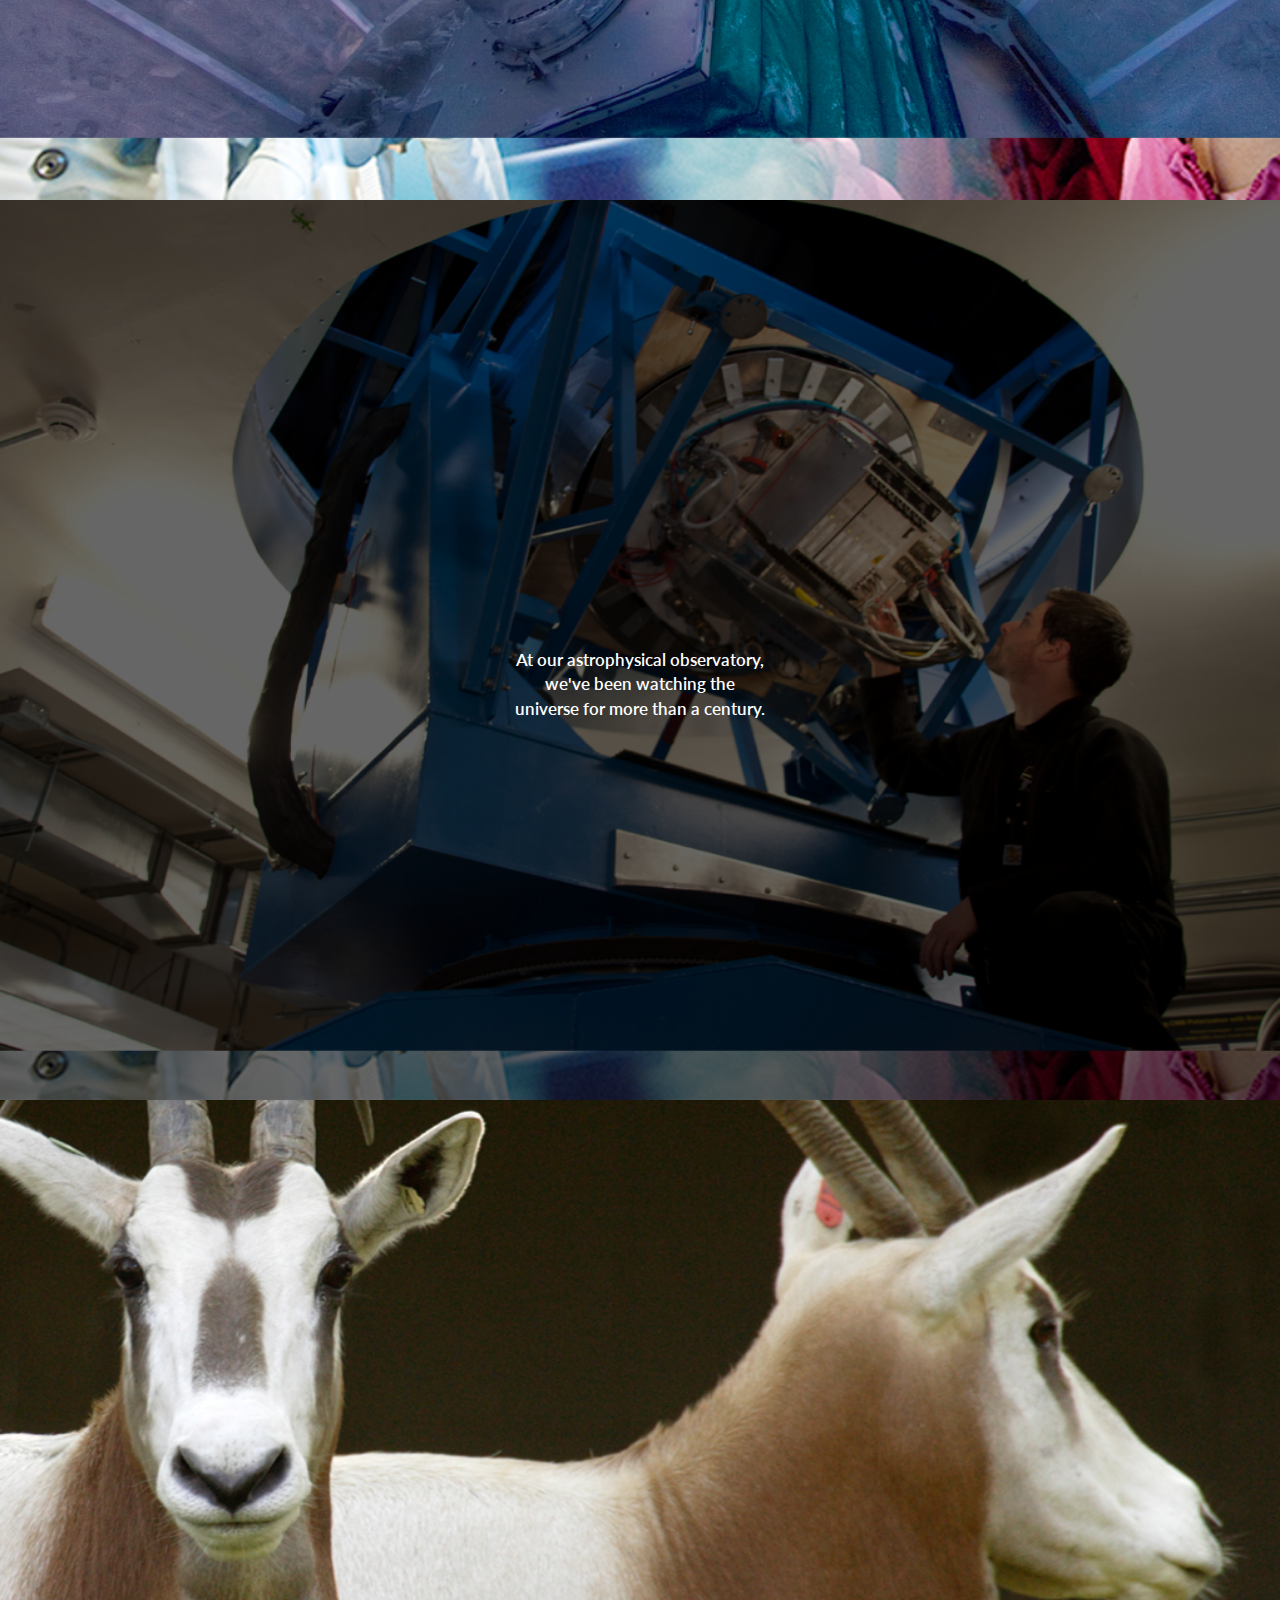
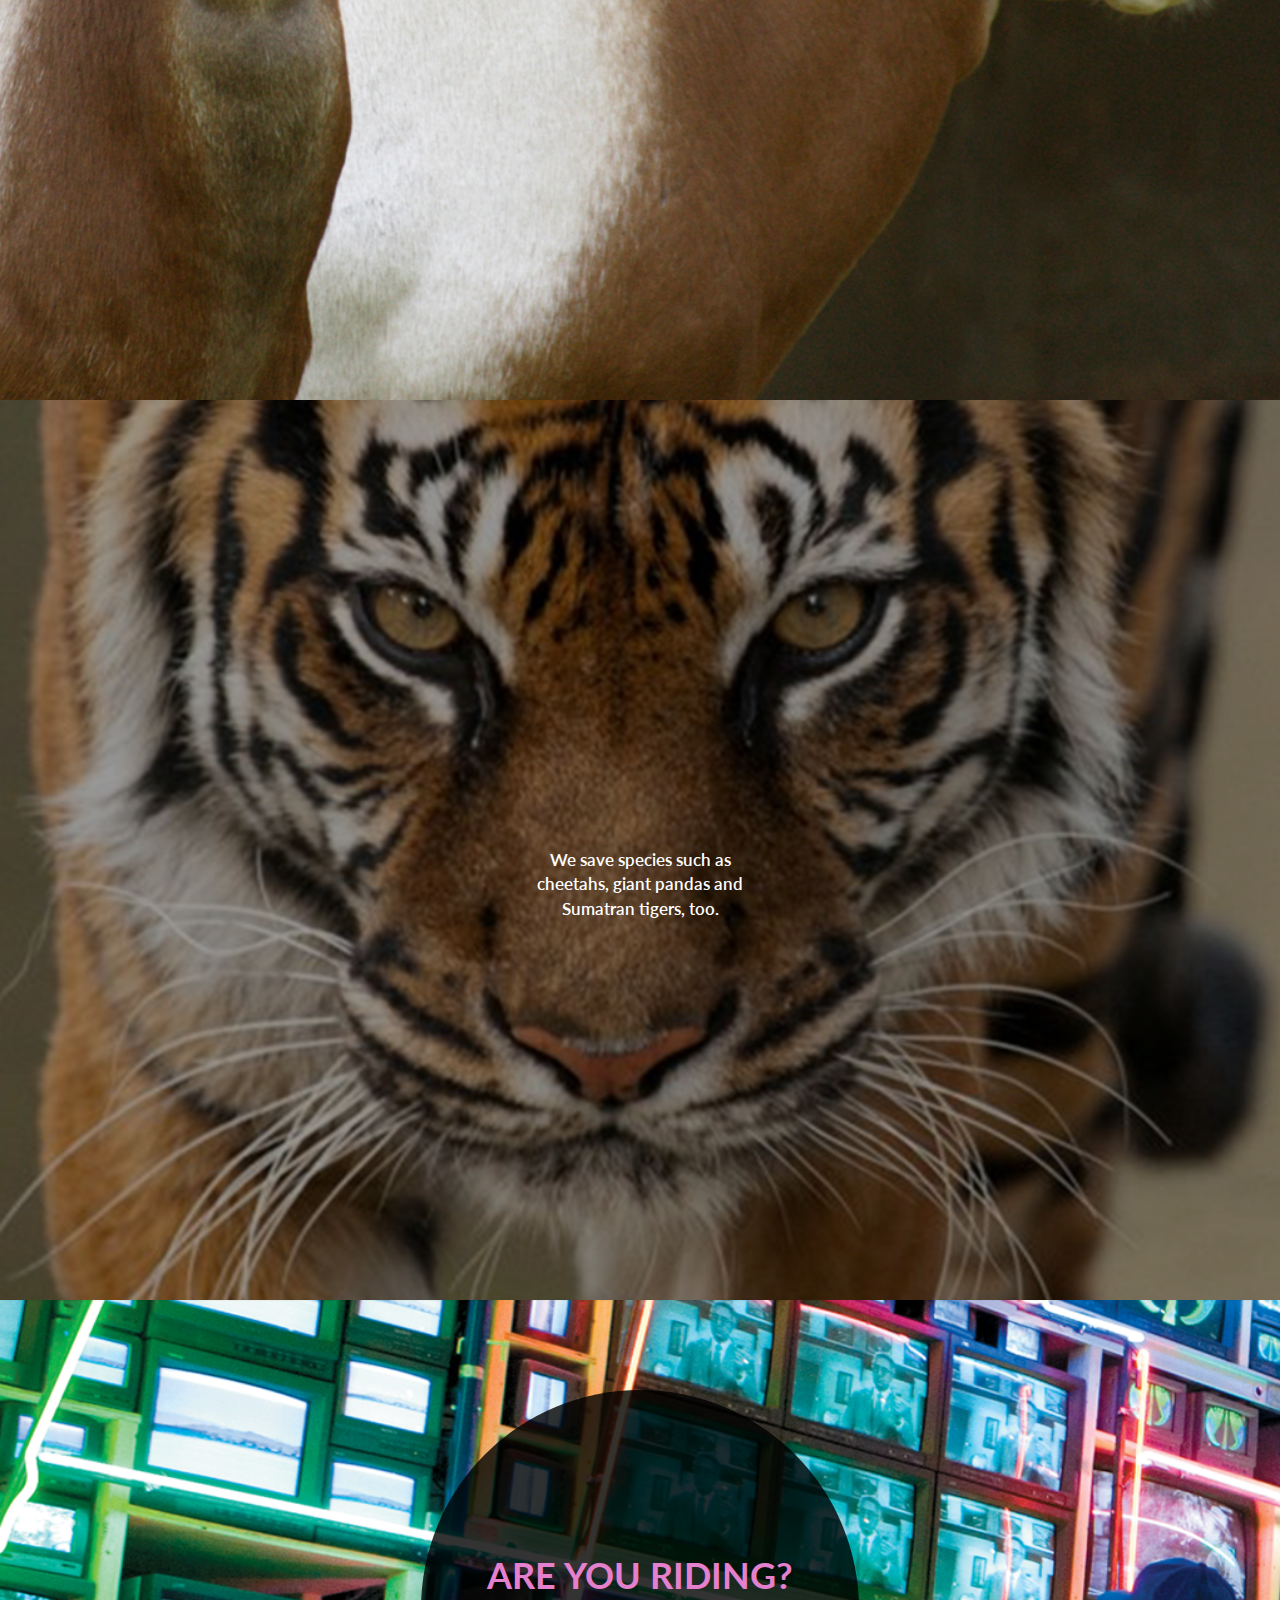
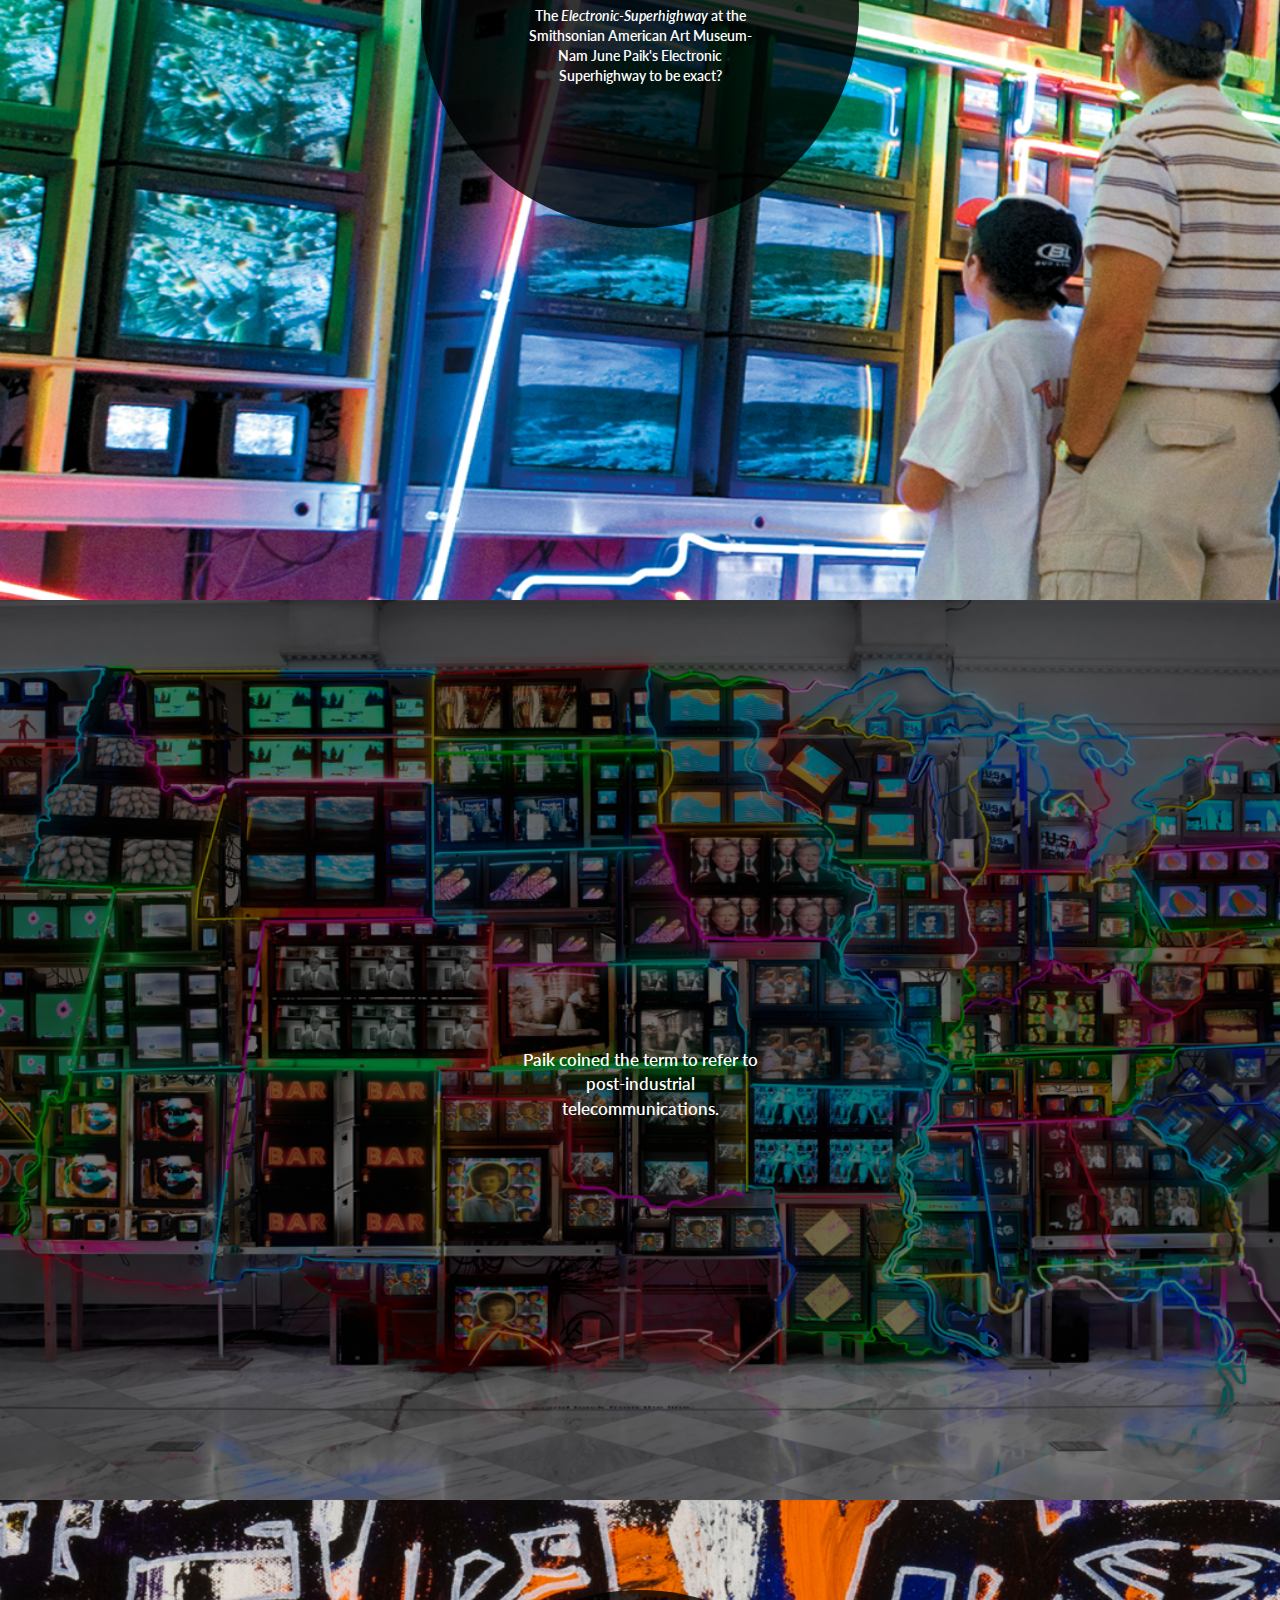
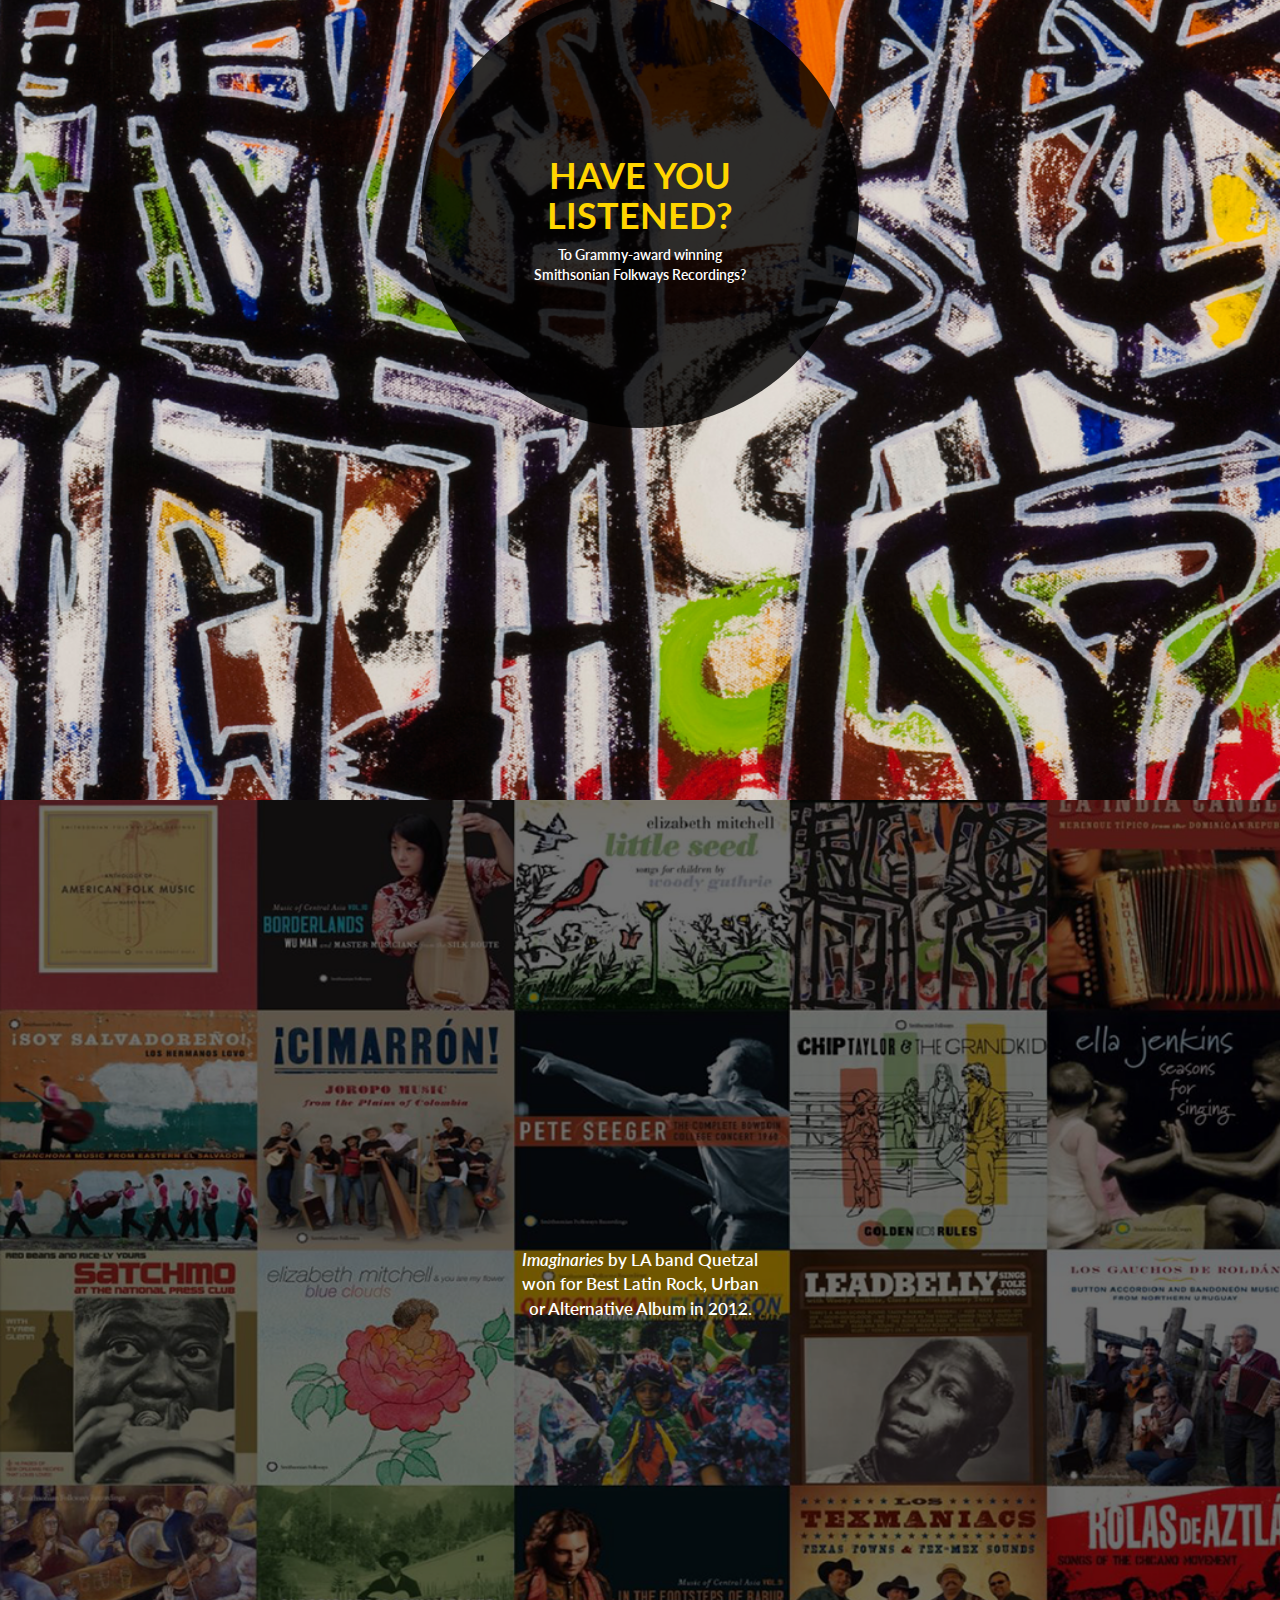
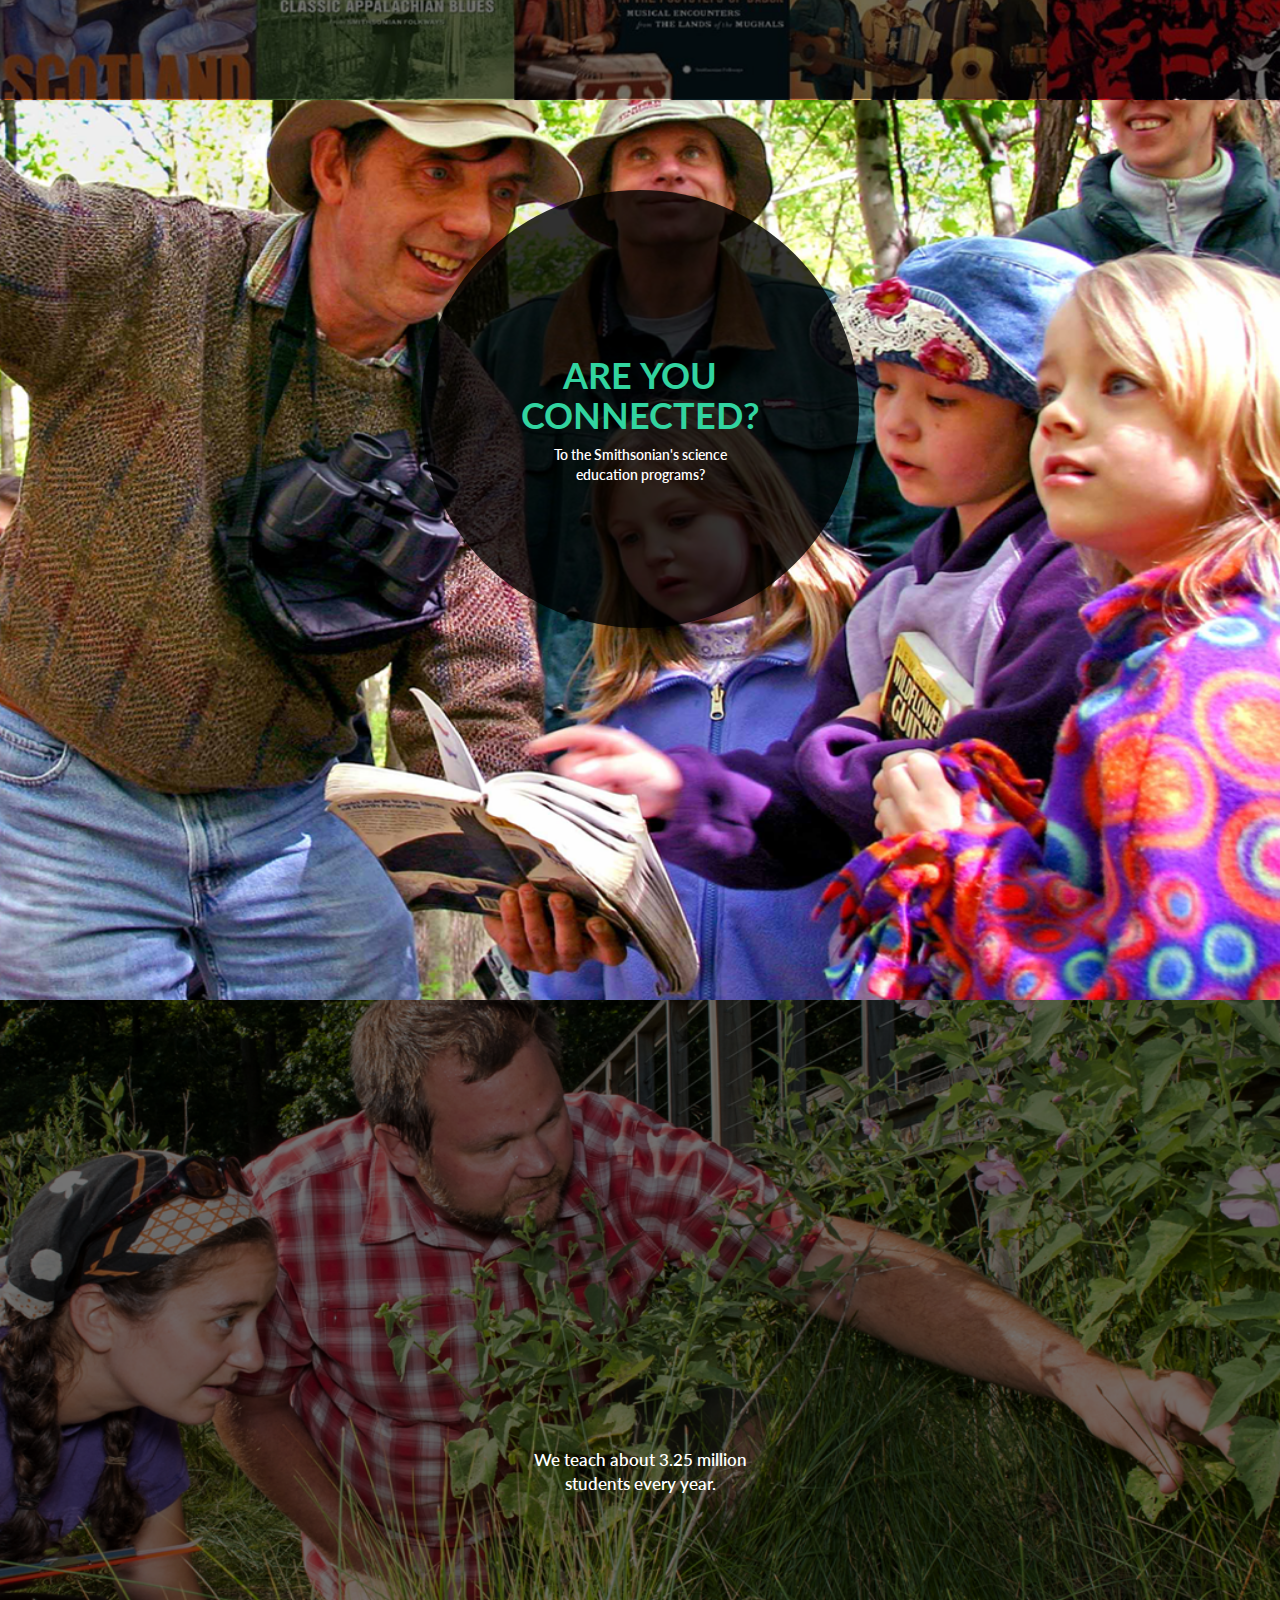
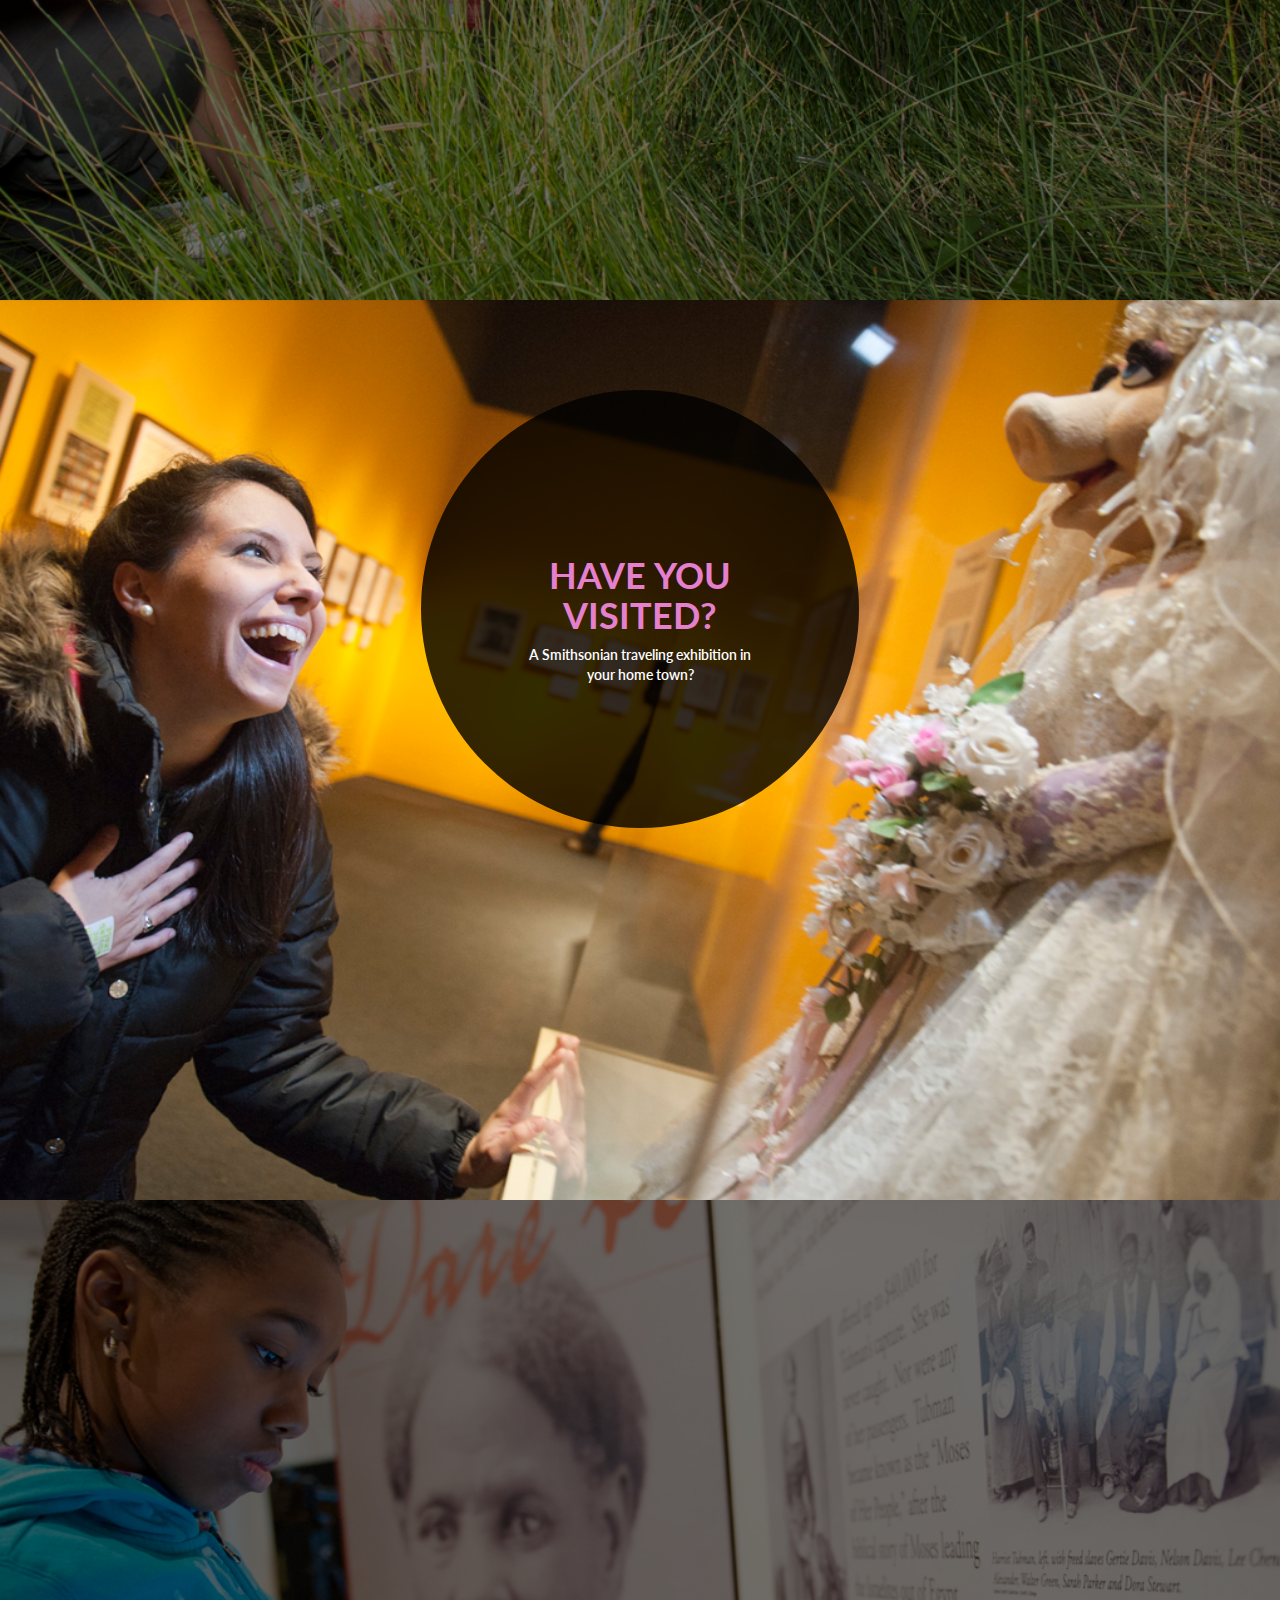
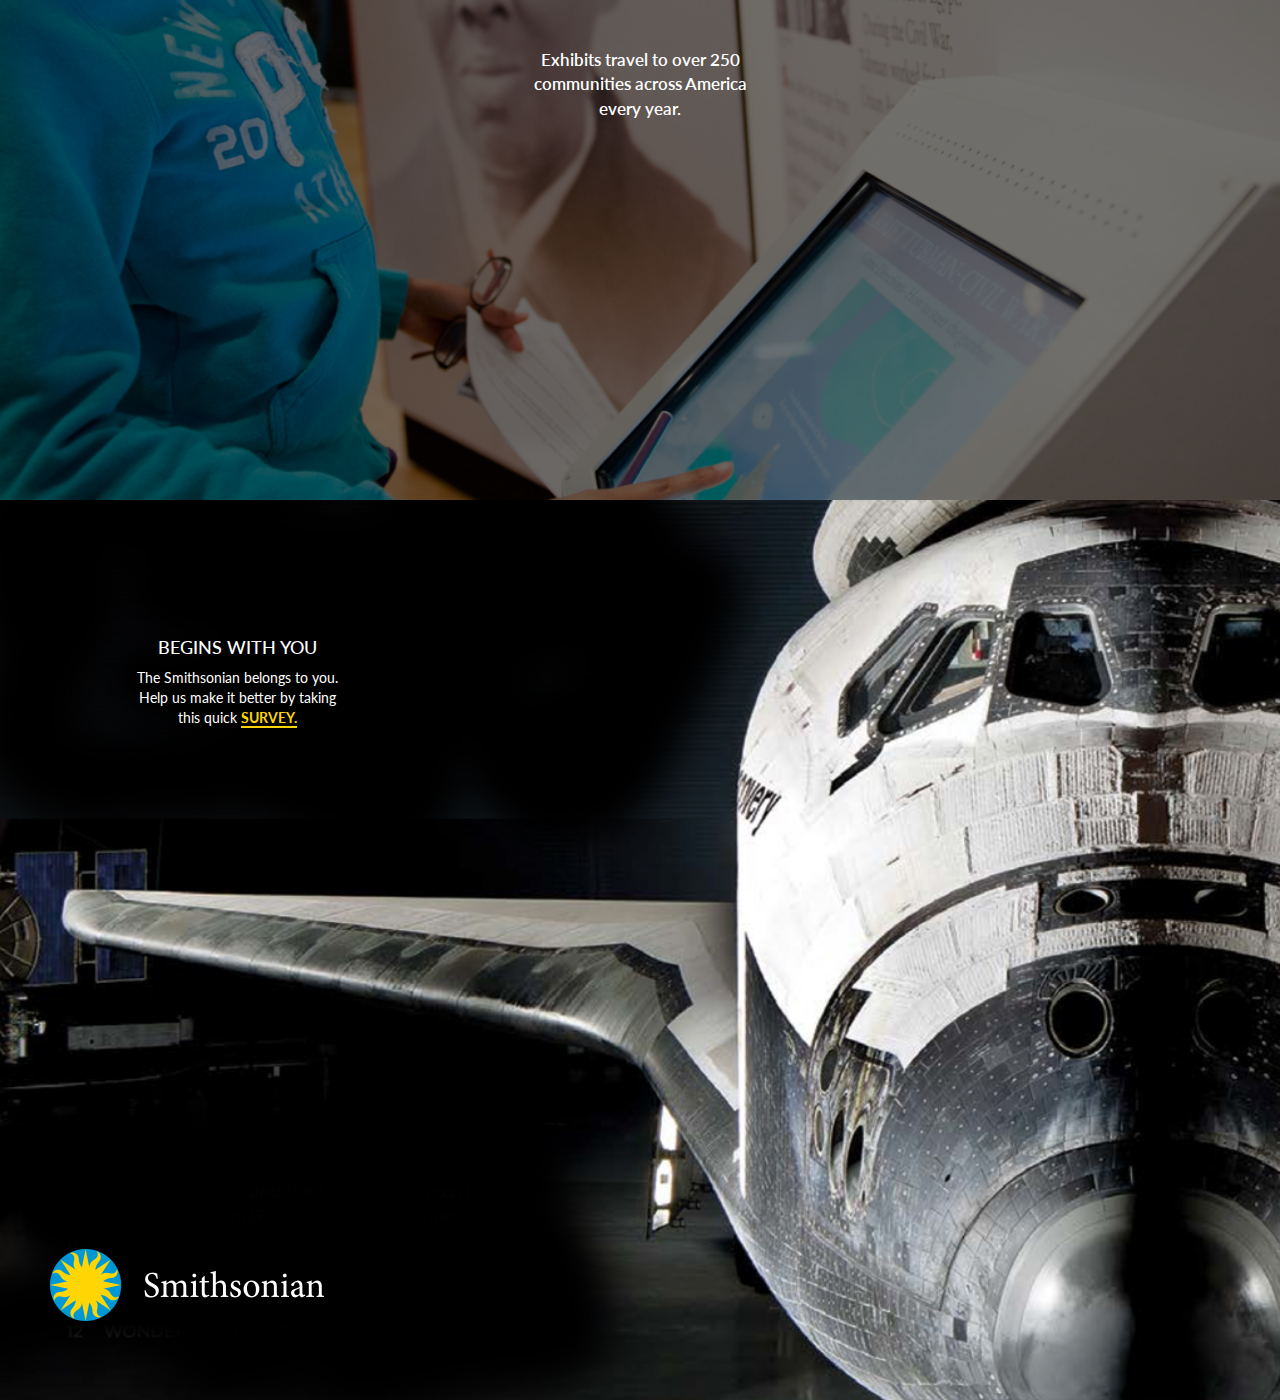
==== commit 3e72f191: "fixed error" ====
--- a/index.html
+++ b/index.html
@@ -90,7 +90,7 @@
 			</div>
 		</div>
 	</section>
-	<section id="smithsonian-8" class="preload" data-uri="/mages/desktop/section-8.png">
+	<section id="smithsonian-8" class="preload" data-uri="images/desktop/section-8.png">
 		<div class="caption-container">
 			<div class="header-caption circle">
 				<h1>HAVE YOU<br />LISTENED?</h1>
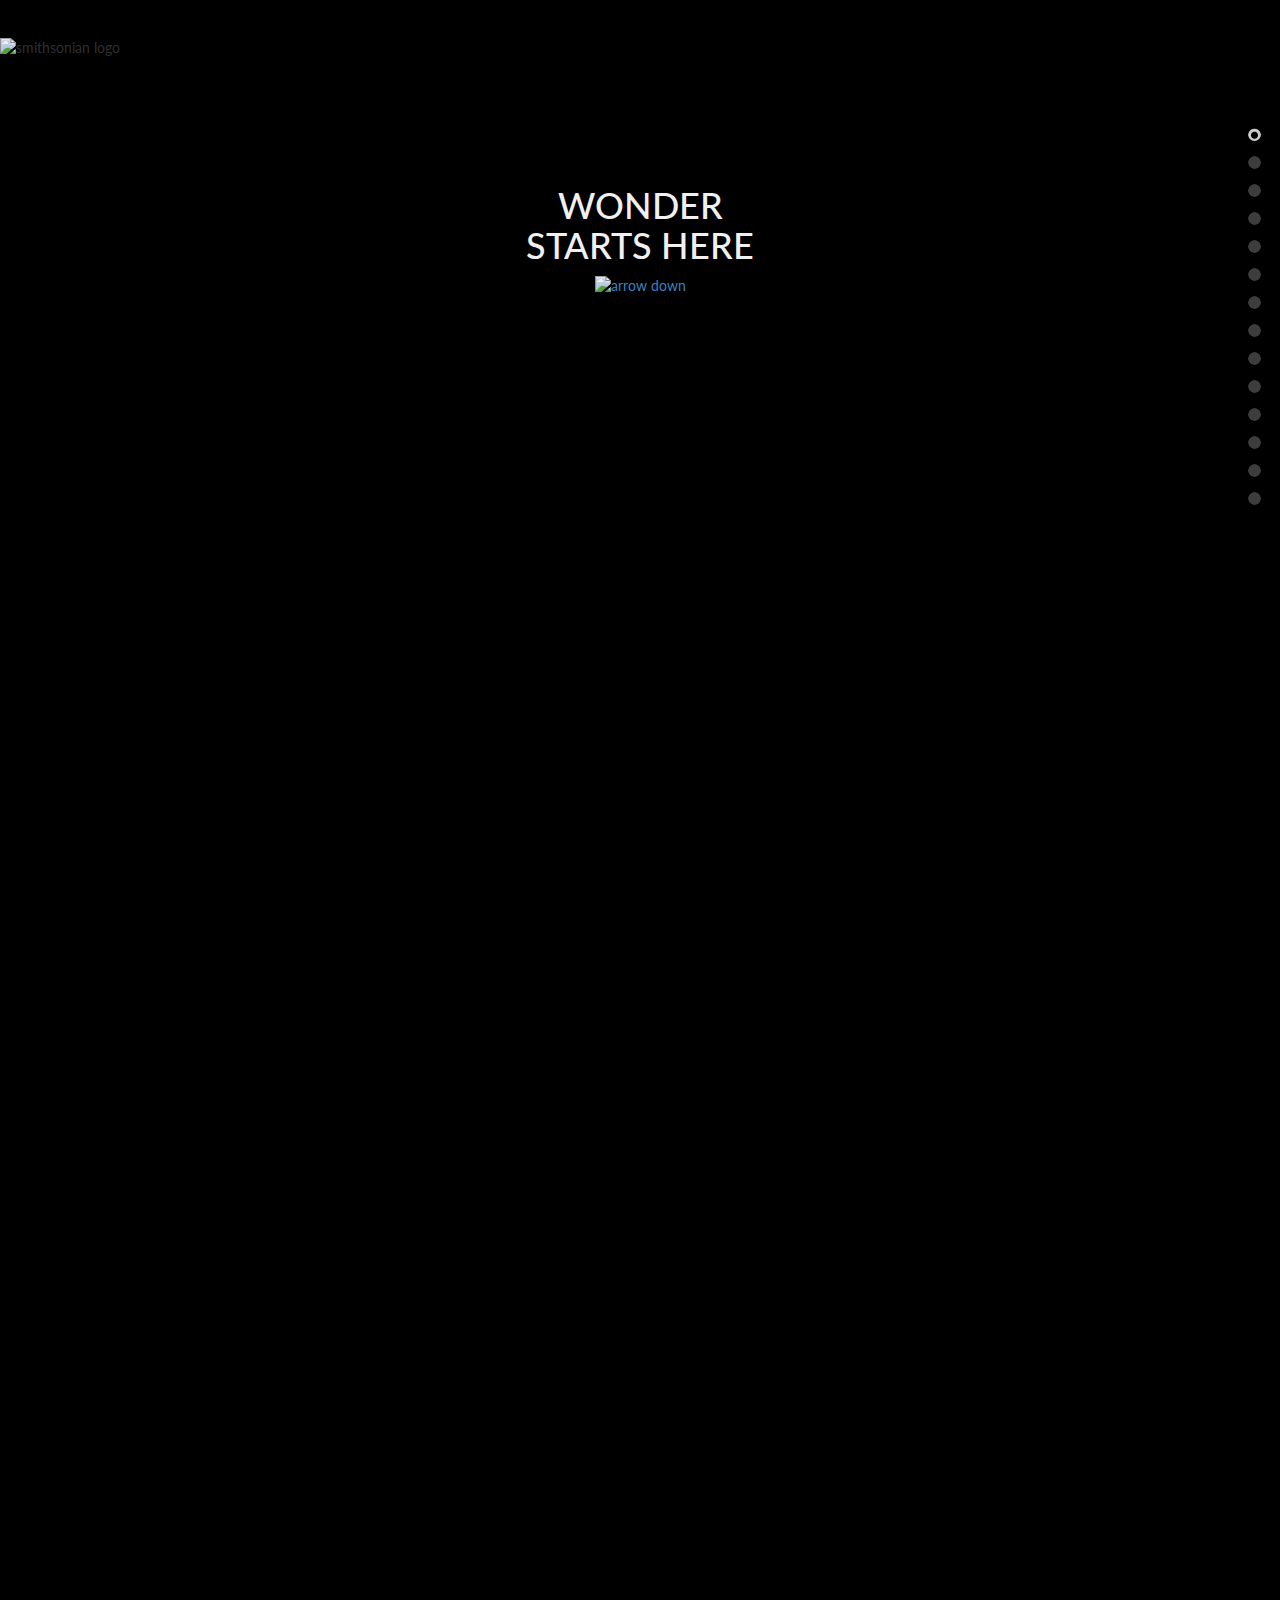
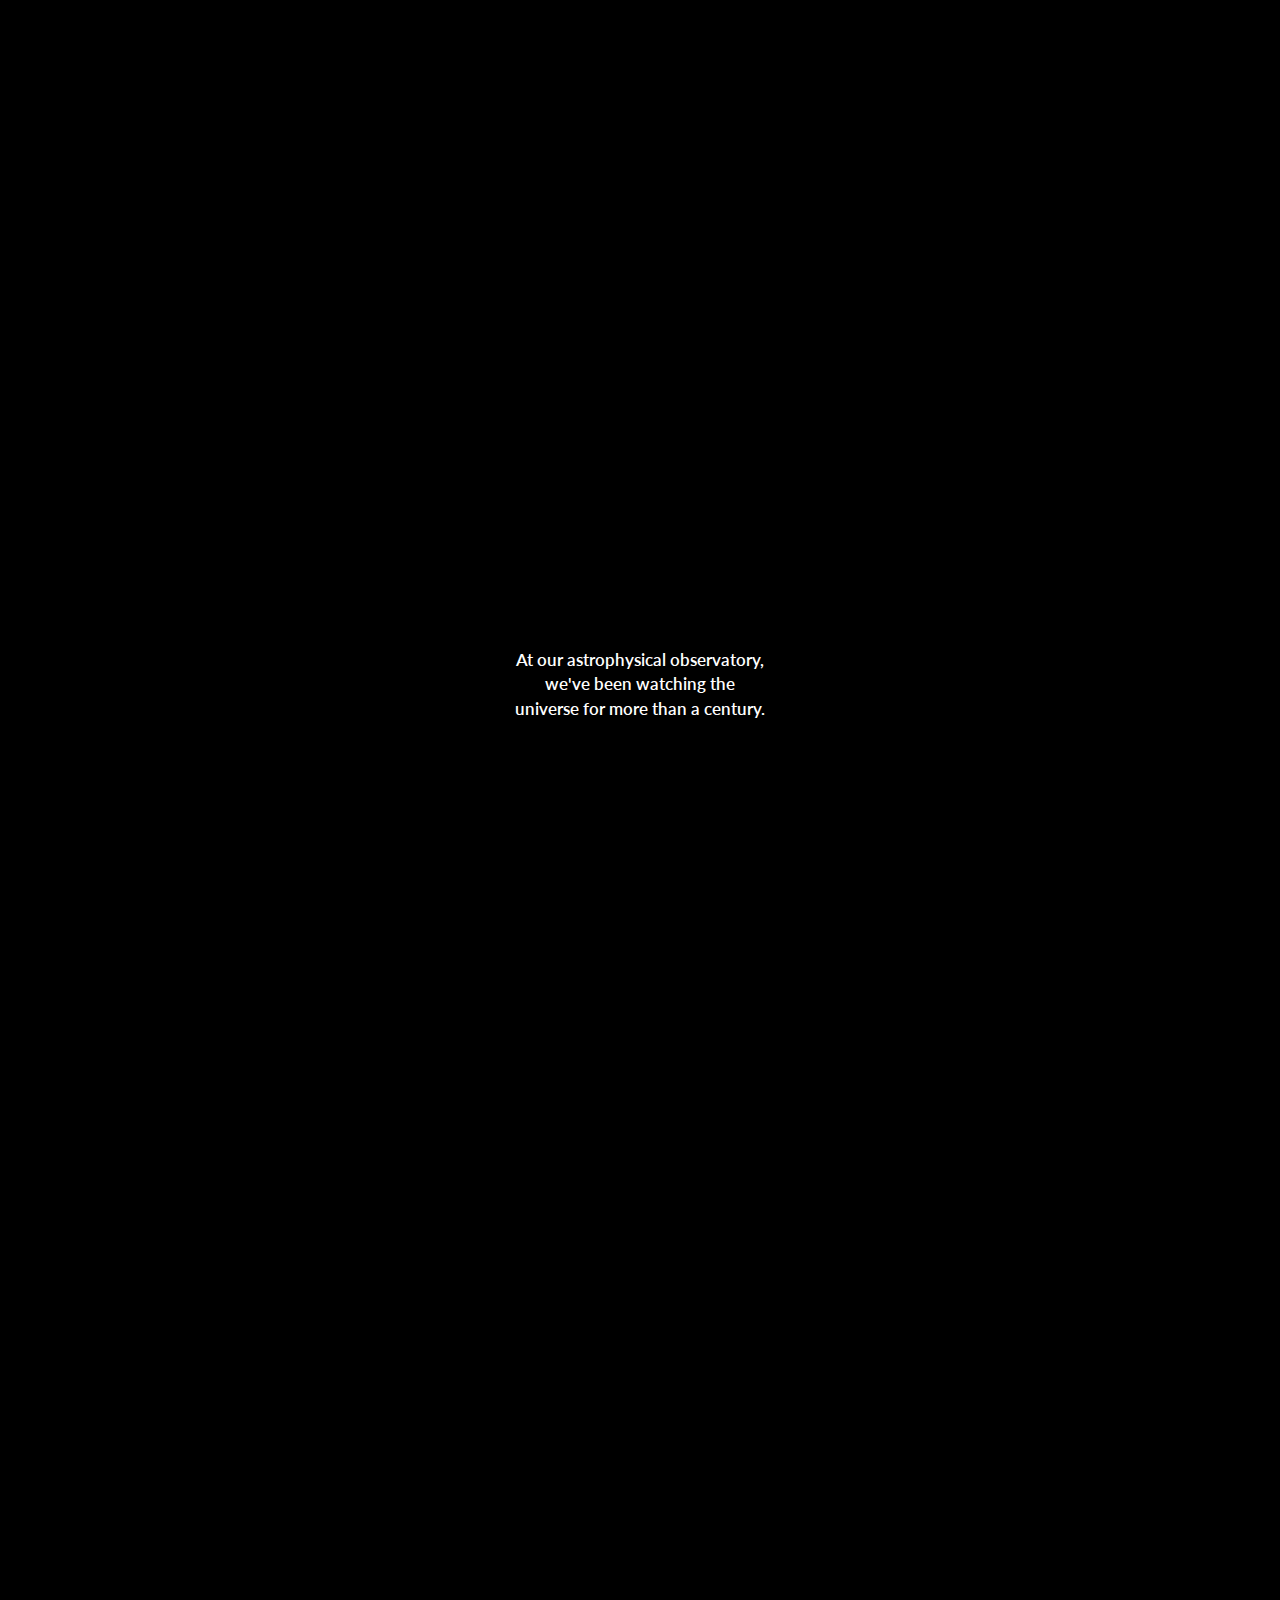
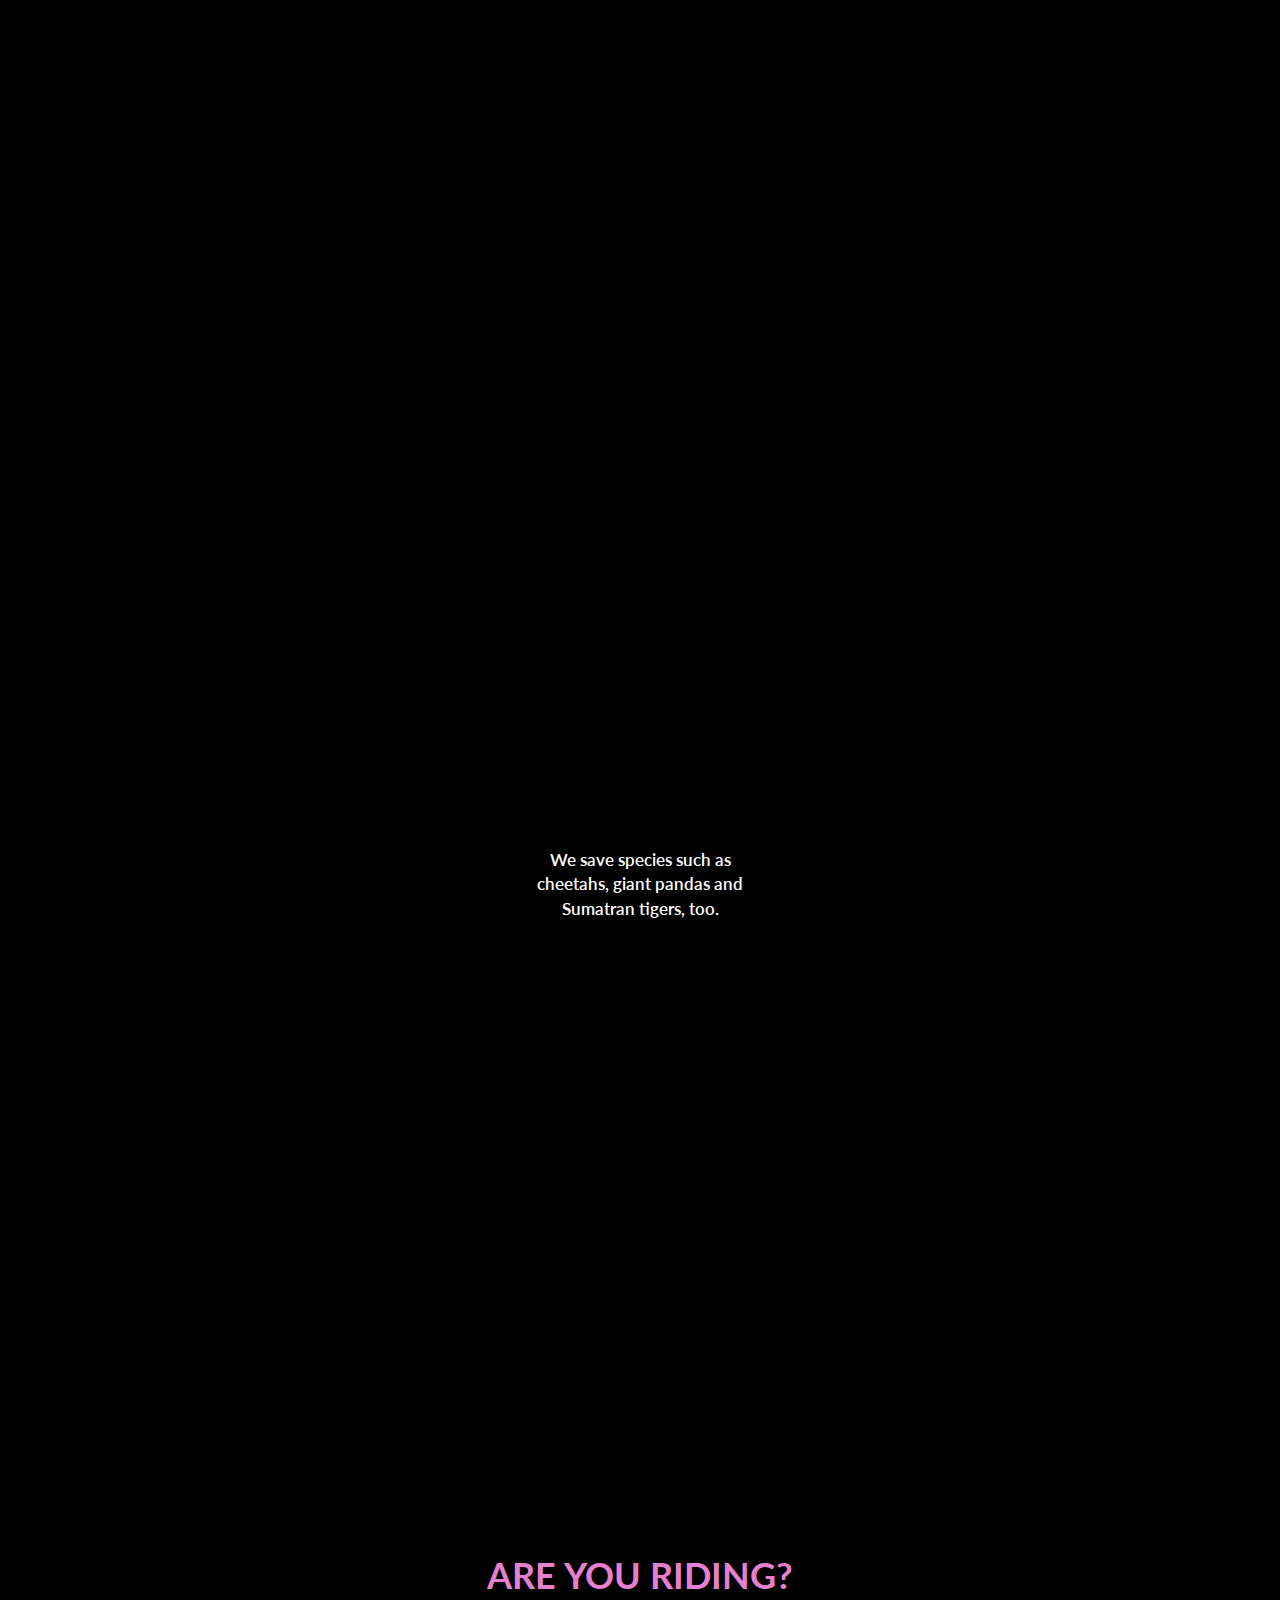
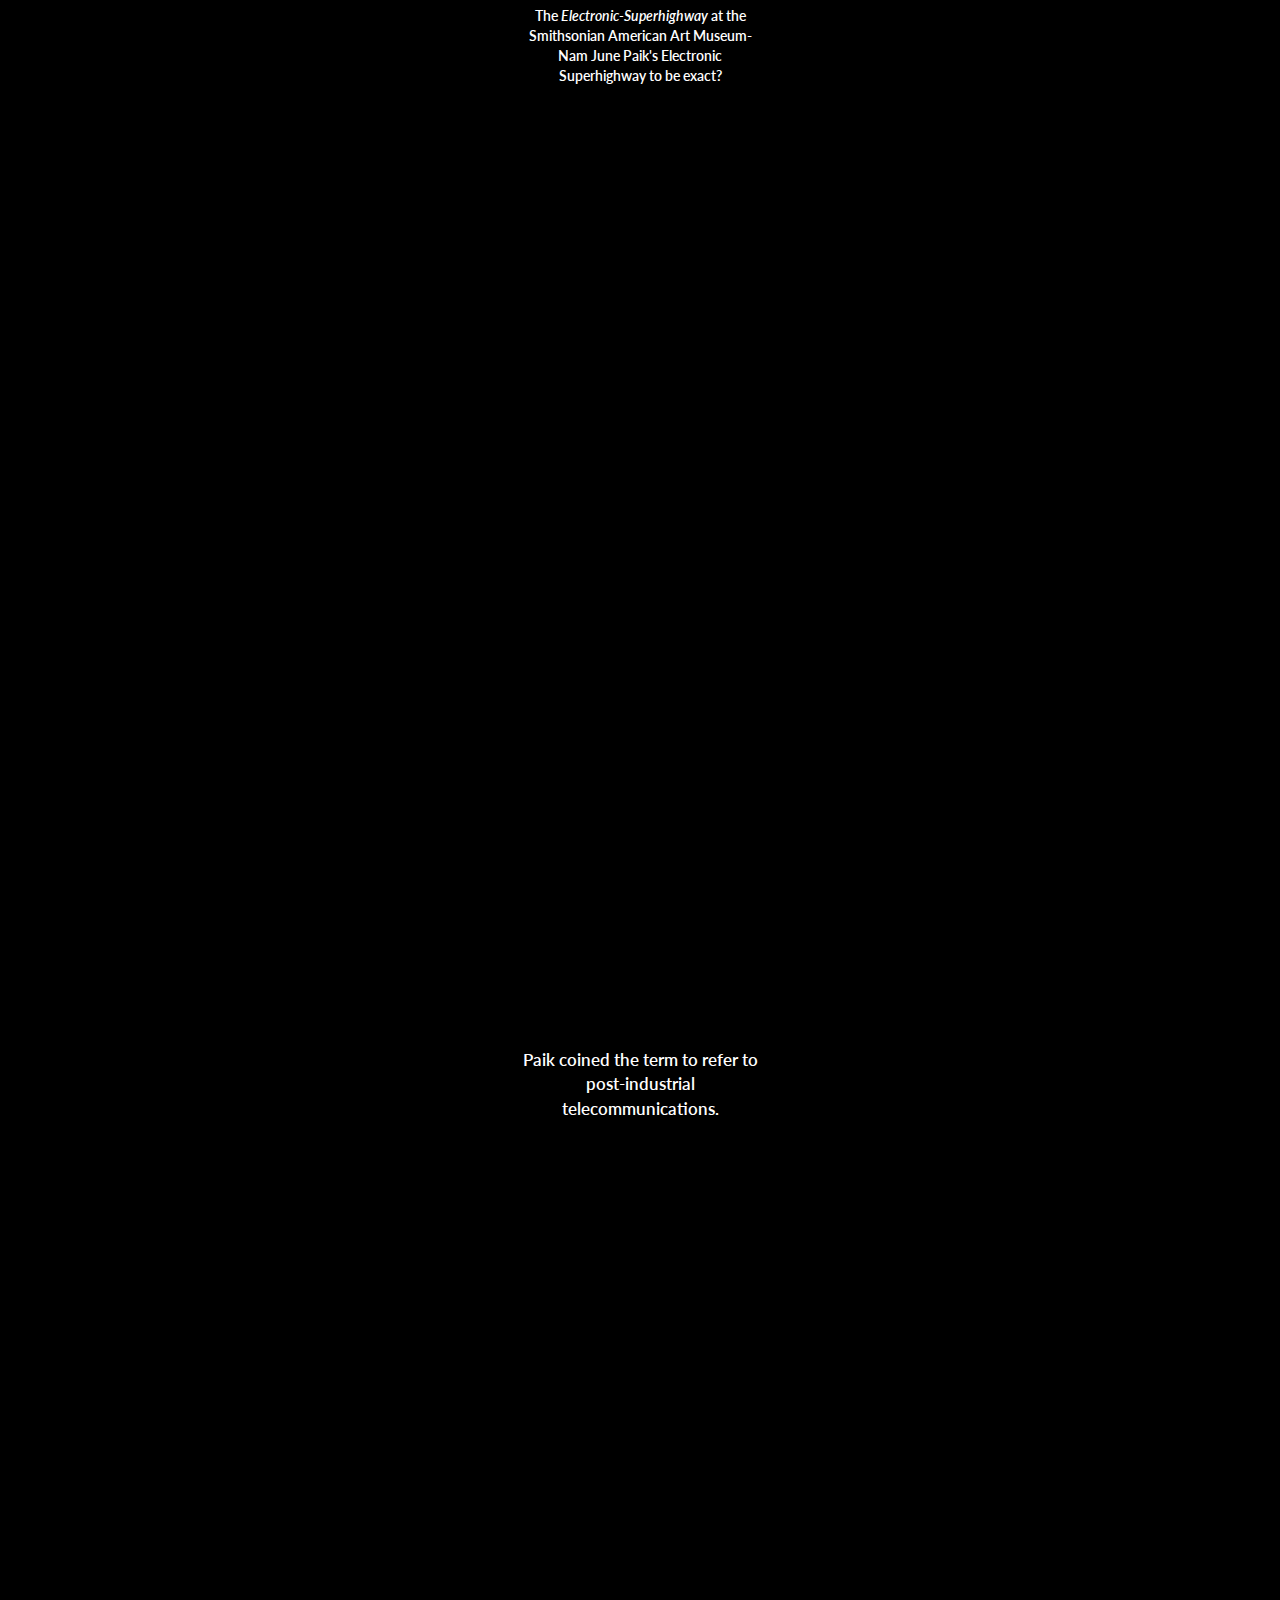
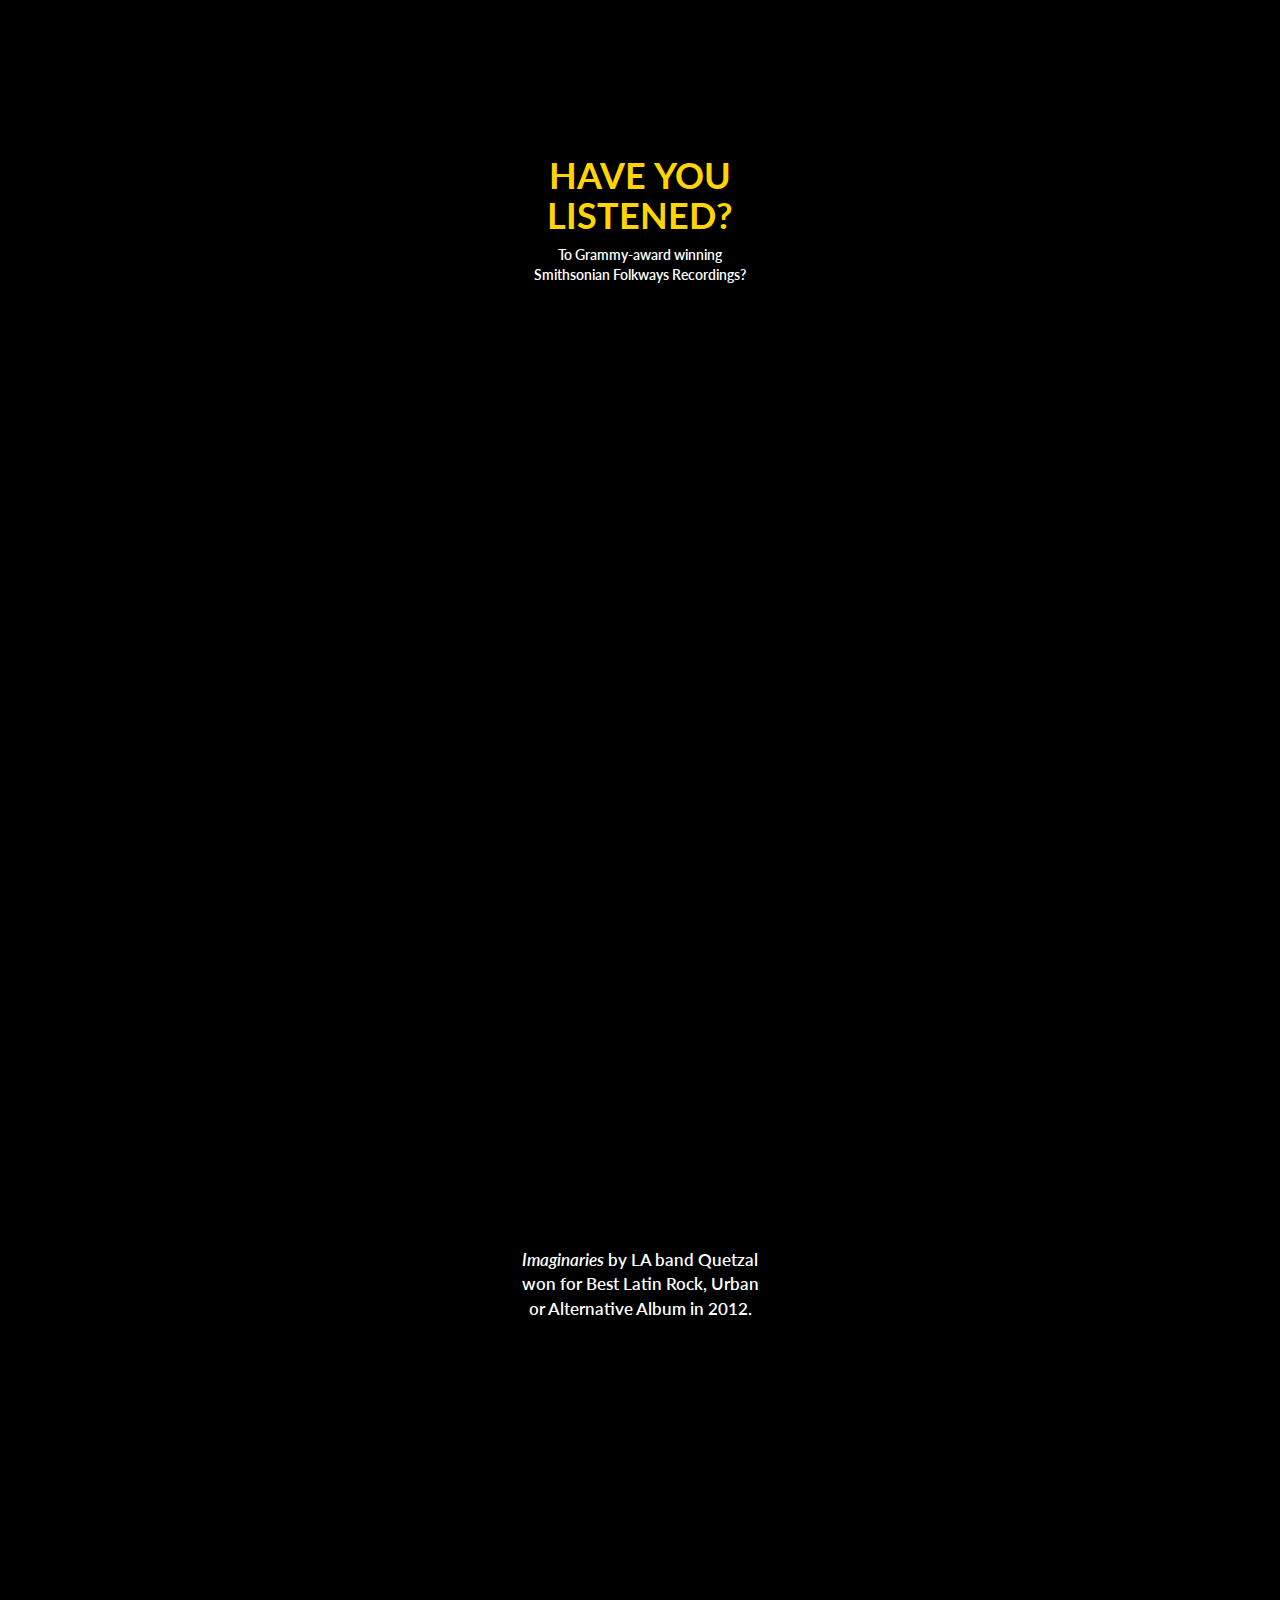
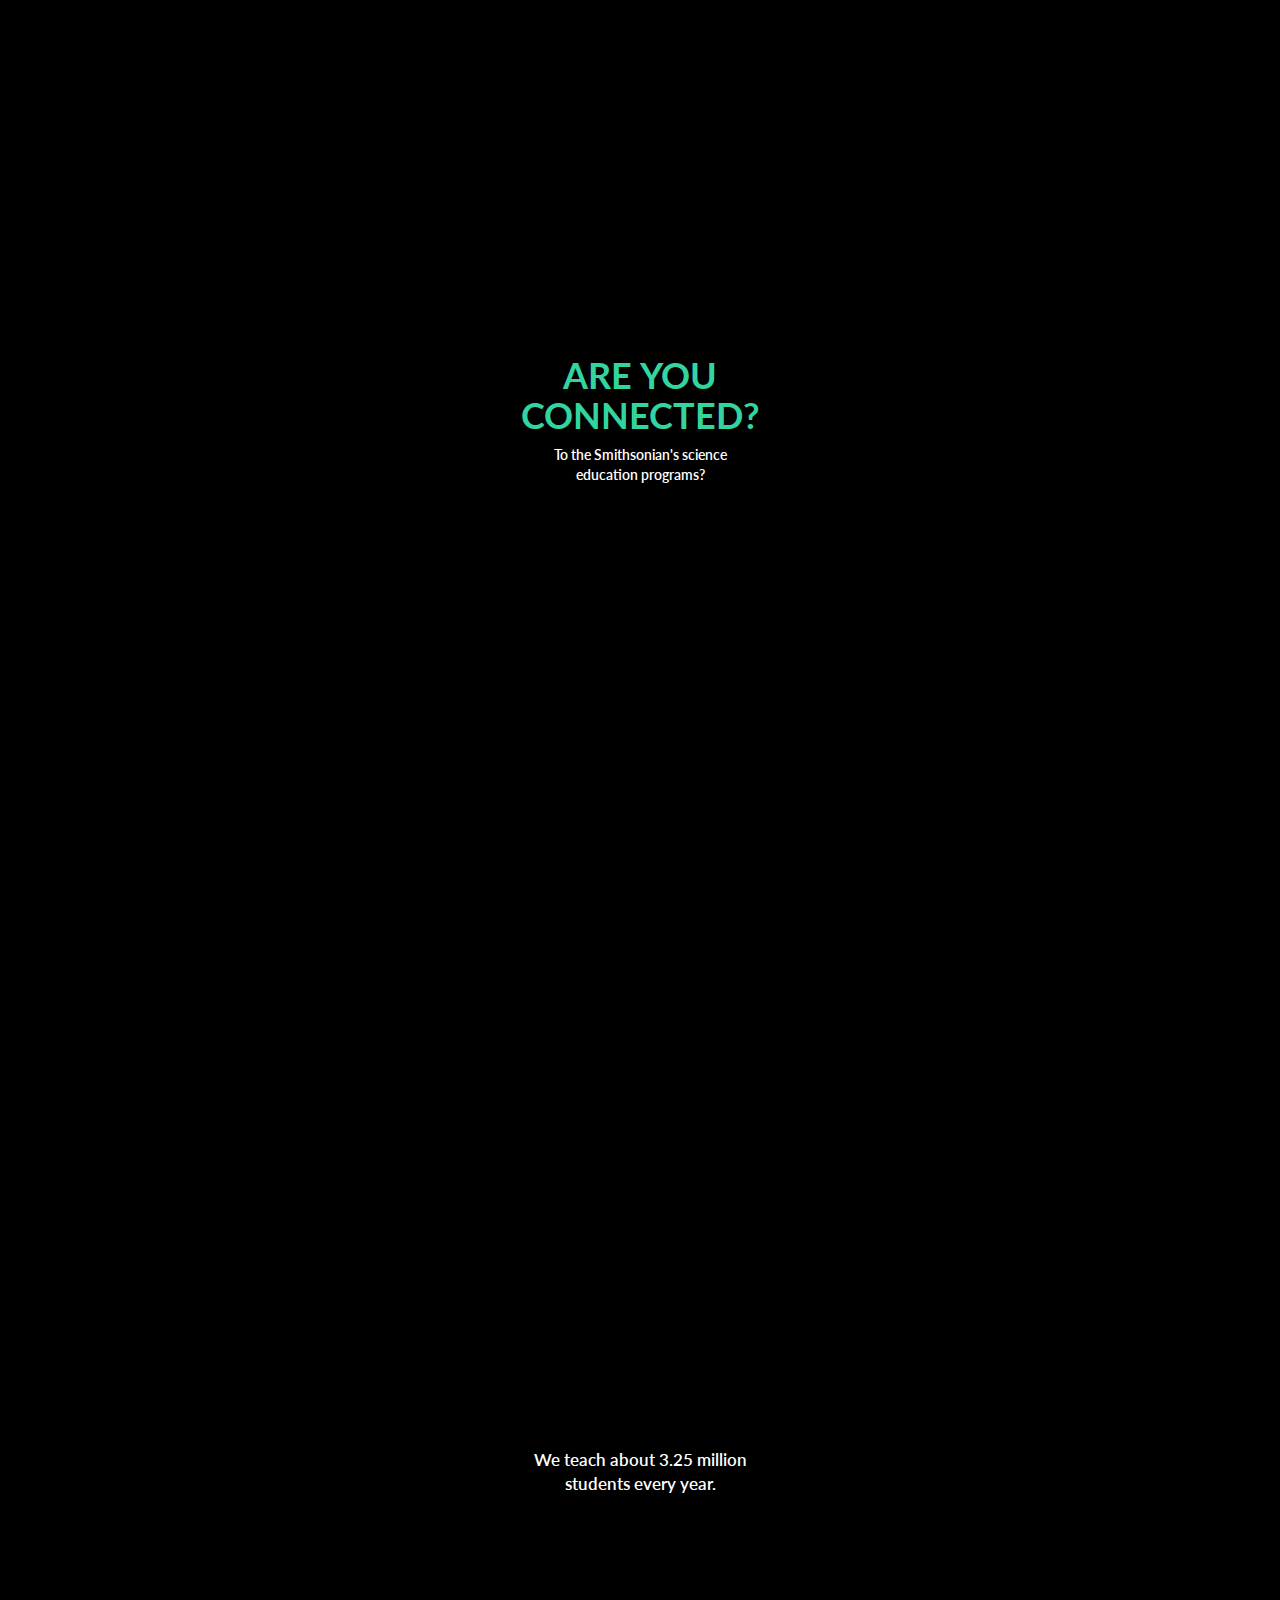
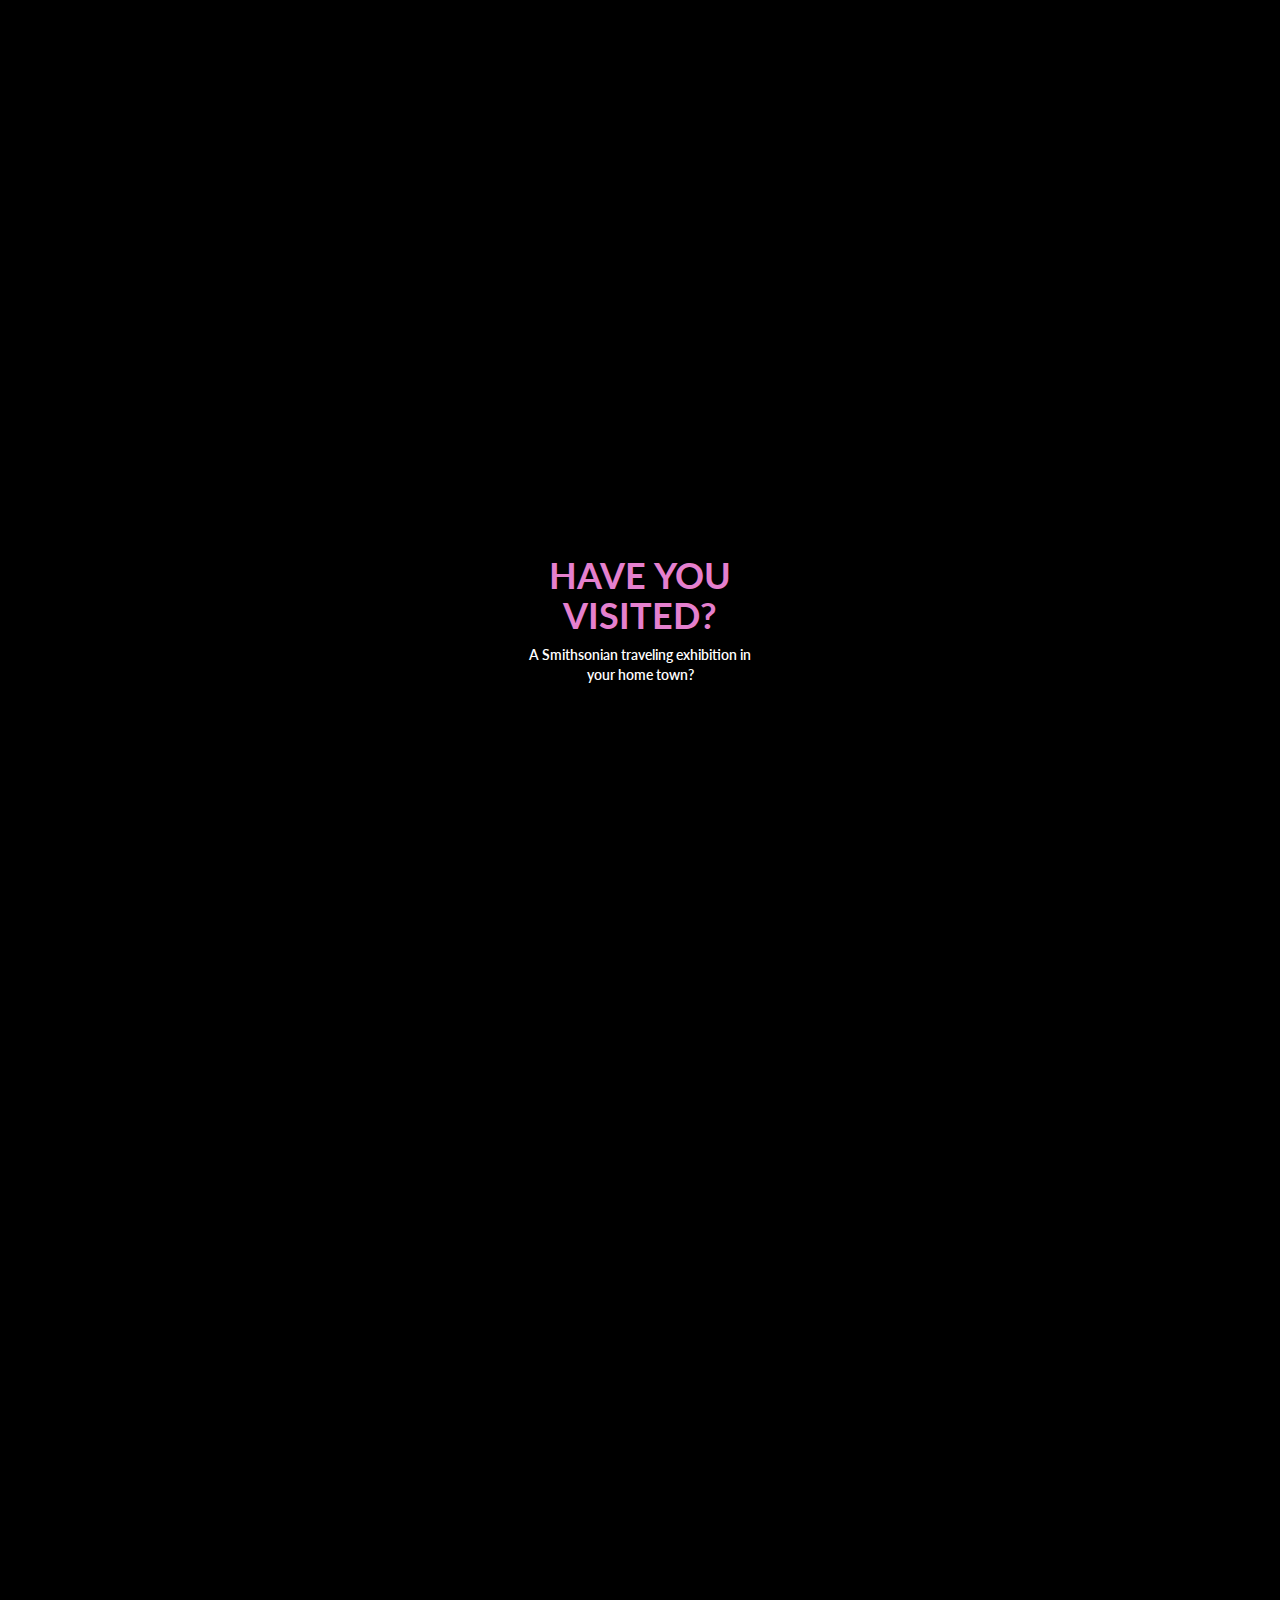
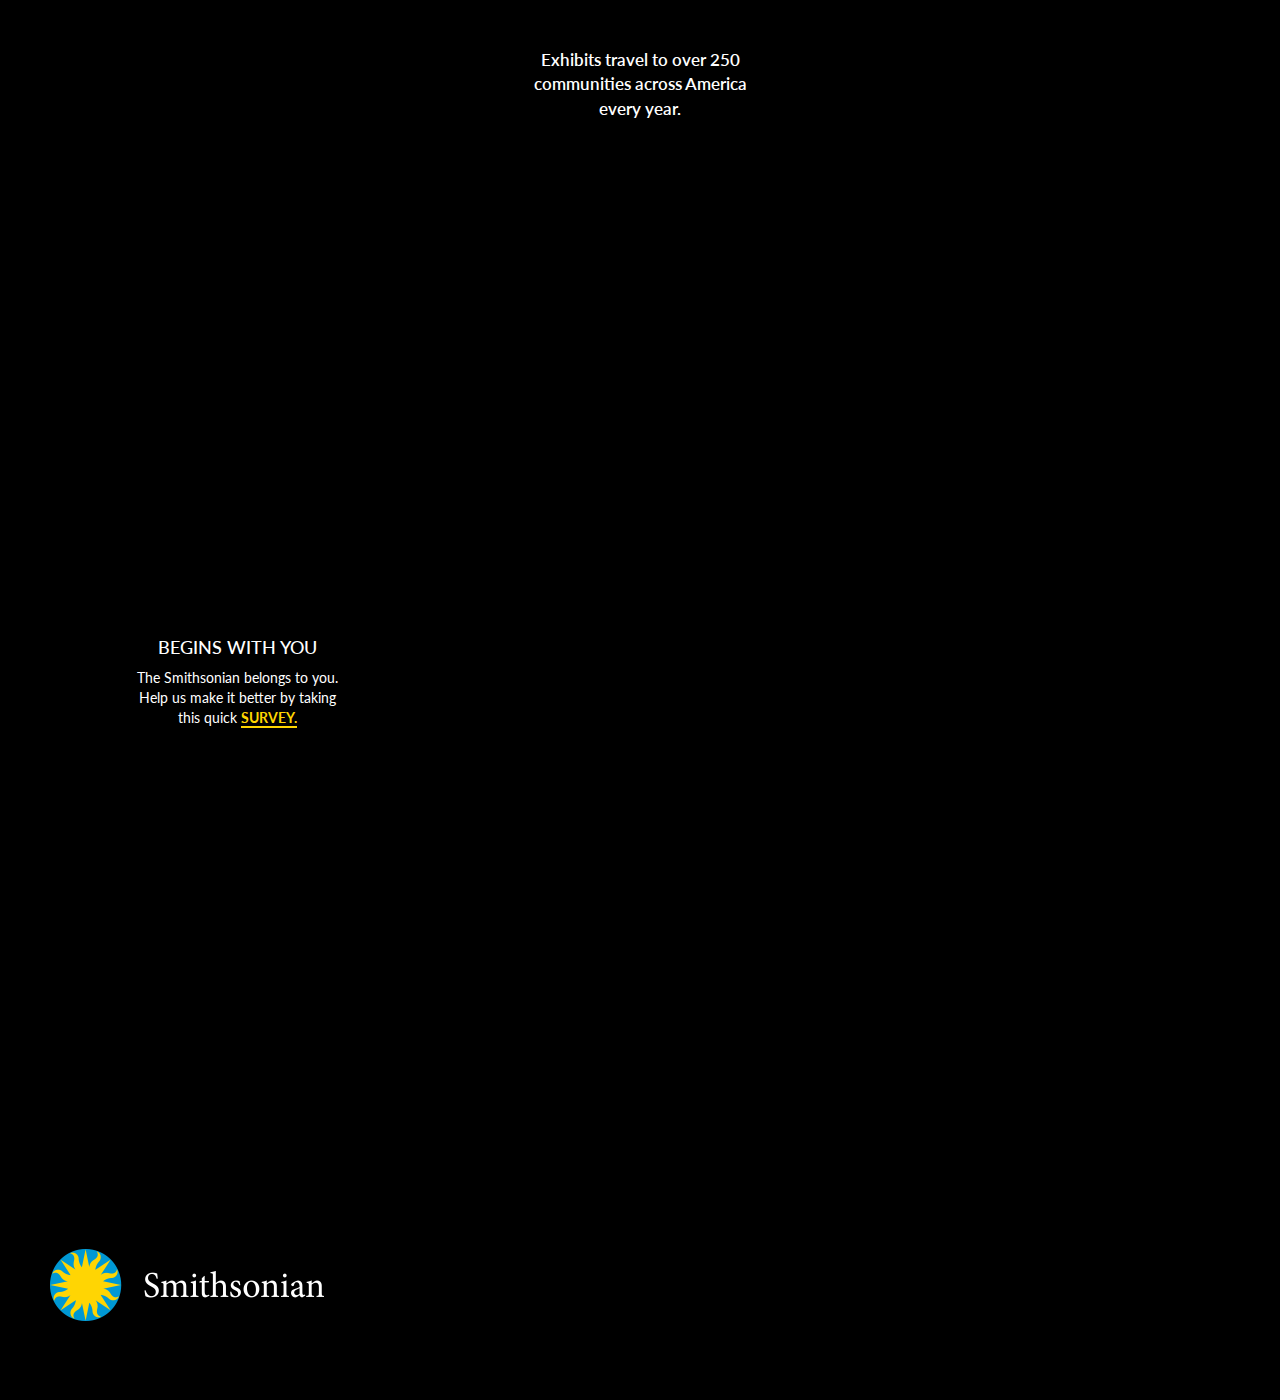
==== commit 74753c16: "changed uri dest" ====
--- a/index.html
+++ b/index.html
@@ -31,7 +31,7 @@
 		</video>
 		<div class="smithsonian-logo">
 			<div>
-				<img src="images/smithsonian_top_logo.png" alt="smithsonian logo" class="center-block" />
+				<img src="smithsonian-proto/images/smithsonian_top_logo.png" alt="smithsonian logo" class="center-block" />
 			</div>
 		</div>
 		<div class="center-block header-caption">
@@ -42,10 +42,10 @@
 			<div class="mobile">
 				<h4>WONDER STARTS HERE</h4>
 			</div>
-			<a href="#smithsonian-2"><img src="images/arrow-down.png" alt="arrow down" /></a>
+			<a href="#smithsonian-2"><img src="smithsonian-proto/images/arrow-down.png" alt="arrow down" /></a>
 		</div>
 	</section>
-	<section id="smithsonian-2" class="preload" data-uri="images/desktop/section-2.png">
+	<section id="smithsonian-2" class="preload" data-uri="smithsonian-proto/images/desktop/section-2.png">
 		<div class="caption-container">
 			<div class="header-caption circle">
 				<h1>DID YOU HEAR?</h1>
@@ -53,14 +53,14 @@
 			</div>
 		</div>
 	</section>
-	<section id="smithsonian-3" class="preload" data-uri="images/desktop/section-3.png">
+	<section id="smithsonian-3" class="preload" data-uri="smithsonian-proto//images/desktop/section-3.png">
 		<div class="caption-container">
 			<div class="header-caption">
 				<p>At our astrophysical observatory, we've been watching the universe for more than a century.</p>
 			</div>
 		</div>
 	</section>
-	<section id="smithsonian-4" class="preload" data-uri="images/desktop/section-4.png">
+	<section id="smithsonian-4" class="preload" data-uri="smithsonian-proto//images/desktop/section-4.png">
 		<div class="caption-container">
 			<div class="header-caption circle">
 				<h1>DID YOU KNOW?</h1>
@@ -68,14 +68,14 @@
 			</div>
 		</div>
 	</section>
-	<section id="smithsonian-5" class="preload" data-uri="images/desktop/section-5.png">
+	<section id="smithsonian-5" class="preload" data-uri="smithsonian-proto/images/desktop/section-5.png">
 		<div class="caption-container">
 			<div class="header-caption">
 				<p>We save species such as cheetahs, giant pandas and Sumatran tigers, too.</p>
 			</div>
 		</div>
 	</section>
-	<section id="smithsonian-6" class="preload" data-uri="images/desktop/section-6.png">
+	<section id="smithsonian-6" class="preload" data-uri="smithsonian-proto/images/desktop/section-6.png">
 		<div class="caption-container">
 			<div class="header-caption circle">
 				<h1>ARE YOU RIDING?</h1>
@@ -83,14 +83,14 @@
 			</div>
 		</div>
 	</section>
-	<section id="smithsonian-7" class="preload" data-uri="images/desktop/section-7.png">
+	<section id="smithsonian-7" class="preload" data-uri="smithsonian-proto/images/desktop/section-7.png">
 		<div class="caption-container">
 			<div class="header-caption">
 				<p>Paik coined the term to refer to post-industrial telecommunications.</p>
 			</div>
 		</div>
 	</section>
-	<section id="smithsonian-8" class="preload" data-uri="images/desktop/section-8.png">
+	<section id="smithsonian-8" class="preload" data-uri="smithsonian-proto/images/desktop/section-8.png">
 		<div class="caption-container">
 			<div class="header-caption circle">
 				<h1>HAVE YOU<br />LISTENED?</h1>
@@ -98,14 +98,14 @@
 			</div>
 		</div>
 	</section>
-	<section id="smithsonian-9" class="preload" data-uri="images/desktop/section-9.png">
+	<section id="smithsonian-9" class="preload" data-uri="smithsonian-proto/images/desktop/section-9.png">
 		<div class="caption-container">
 			<div class="header-caption">
 				<p><span>Imaginaries</span> by LA band Quetzal won for Best Latin Rock, Urban or Alternative Album in 2012.</p>
 			</div>
 		</div>
 	</section>
-	<section id="smithsonian-10" class="preload" data-uri="images/desktop/section-10.png">
+	<section id="smithsonian-10" class="preload" data-uri="smithsonian-proto/images/desktop/section-10.png">
 		<div class="caption-container">
 			<div class="header-caption circle">
 				<h1>ARE YOU<br />CONNECTED?</h1>
@@ -113,14 +113,14 @@
 			</div>
 		</div>
 	</section>
-	<section id="smithsonian-11" class="preload" data-uri="images/desktop/section-11.png">
+	<section id="smithsonian-11" class="preload" data-uri="smithsonian-proto/images/desktop/section-11.png">
 		<div class="caption-container">
 			<div class="header-caption">
 				<p>We teach about 3.25 million students every year.</p>
 			</div>
 		</div>
 	</section>
-	<section id="smithsonian-12" class="preload" data-uri="images/desktop/section-12.png">
+	<section id="smithsonian-12" class="preload" data-uri="smithsonian-proto/images/desktop/section-12.png">
 		<div class="caption-container">
 			<div class="header-caption circle">
 				<h1>HAVE YOU<br />VISITED?</h1>
@@ -128,14 +128,14 @@
 			</div>
 		</div>
 	</section>
-	<section id="smithsonian-13" class="preload" data-uri="images/desktop/section-13.png">
+	<section id="smithsonian-13" class="preload" data-uri="smithsonian-proto/images/desktop/section-13.png">
 		<div class="caption-container">
 			<div class="header-caption">
 				<p>Exhibits travel to over 250 communities across America every year.</p>
 			</div>
 		</div>		
 	</section>
-	<section id="smithsonian-14" class="preload" data-uri="images/desktop/section-14.png">
+	<section id="smithsonian-14" class="preload" data-uri="smithsonian-proto/images/desktop/section-14.png">
 		<div class="wonder-begins">
 			<h1 class="mobile">WONDER</h1>
 			<h4>BEGINS WITH YOU</h4>
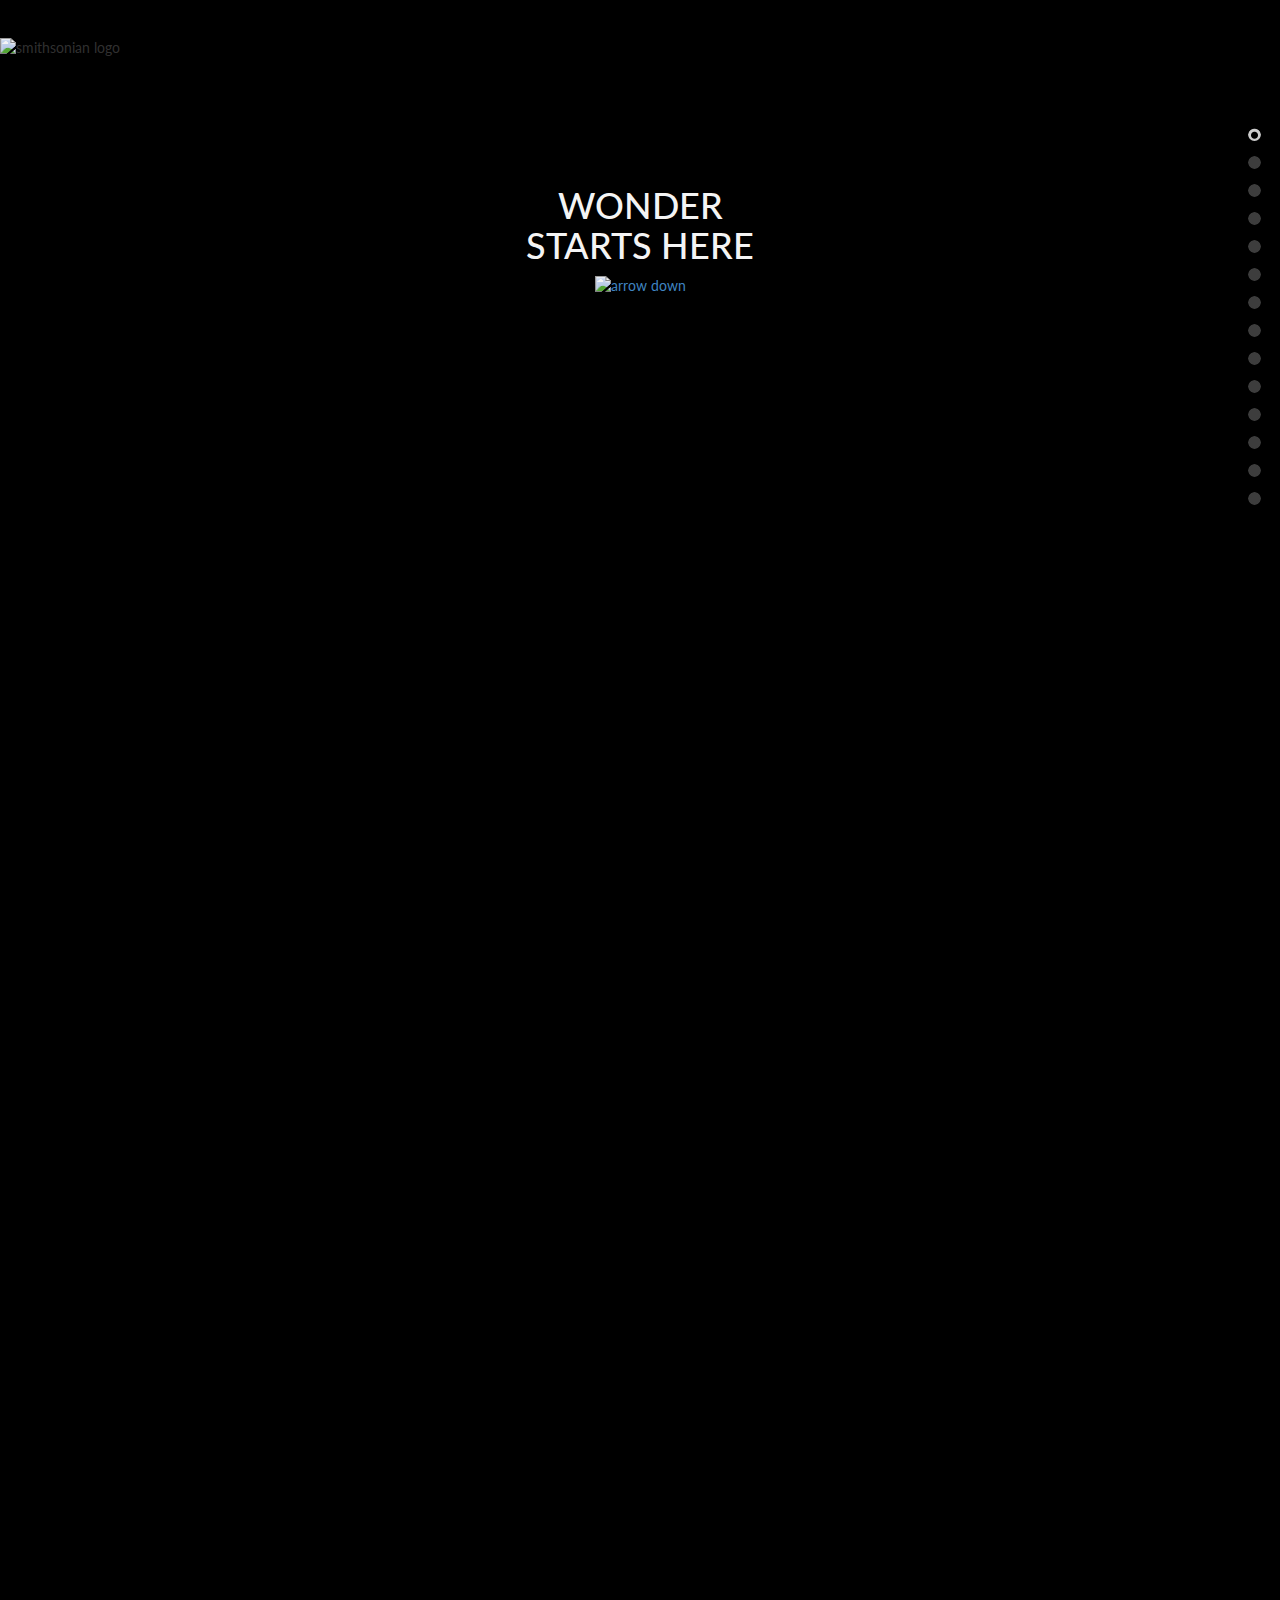
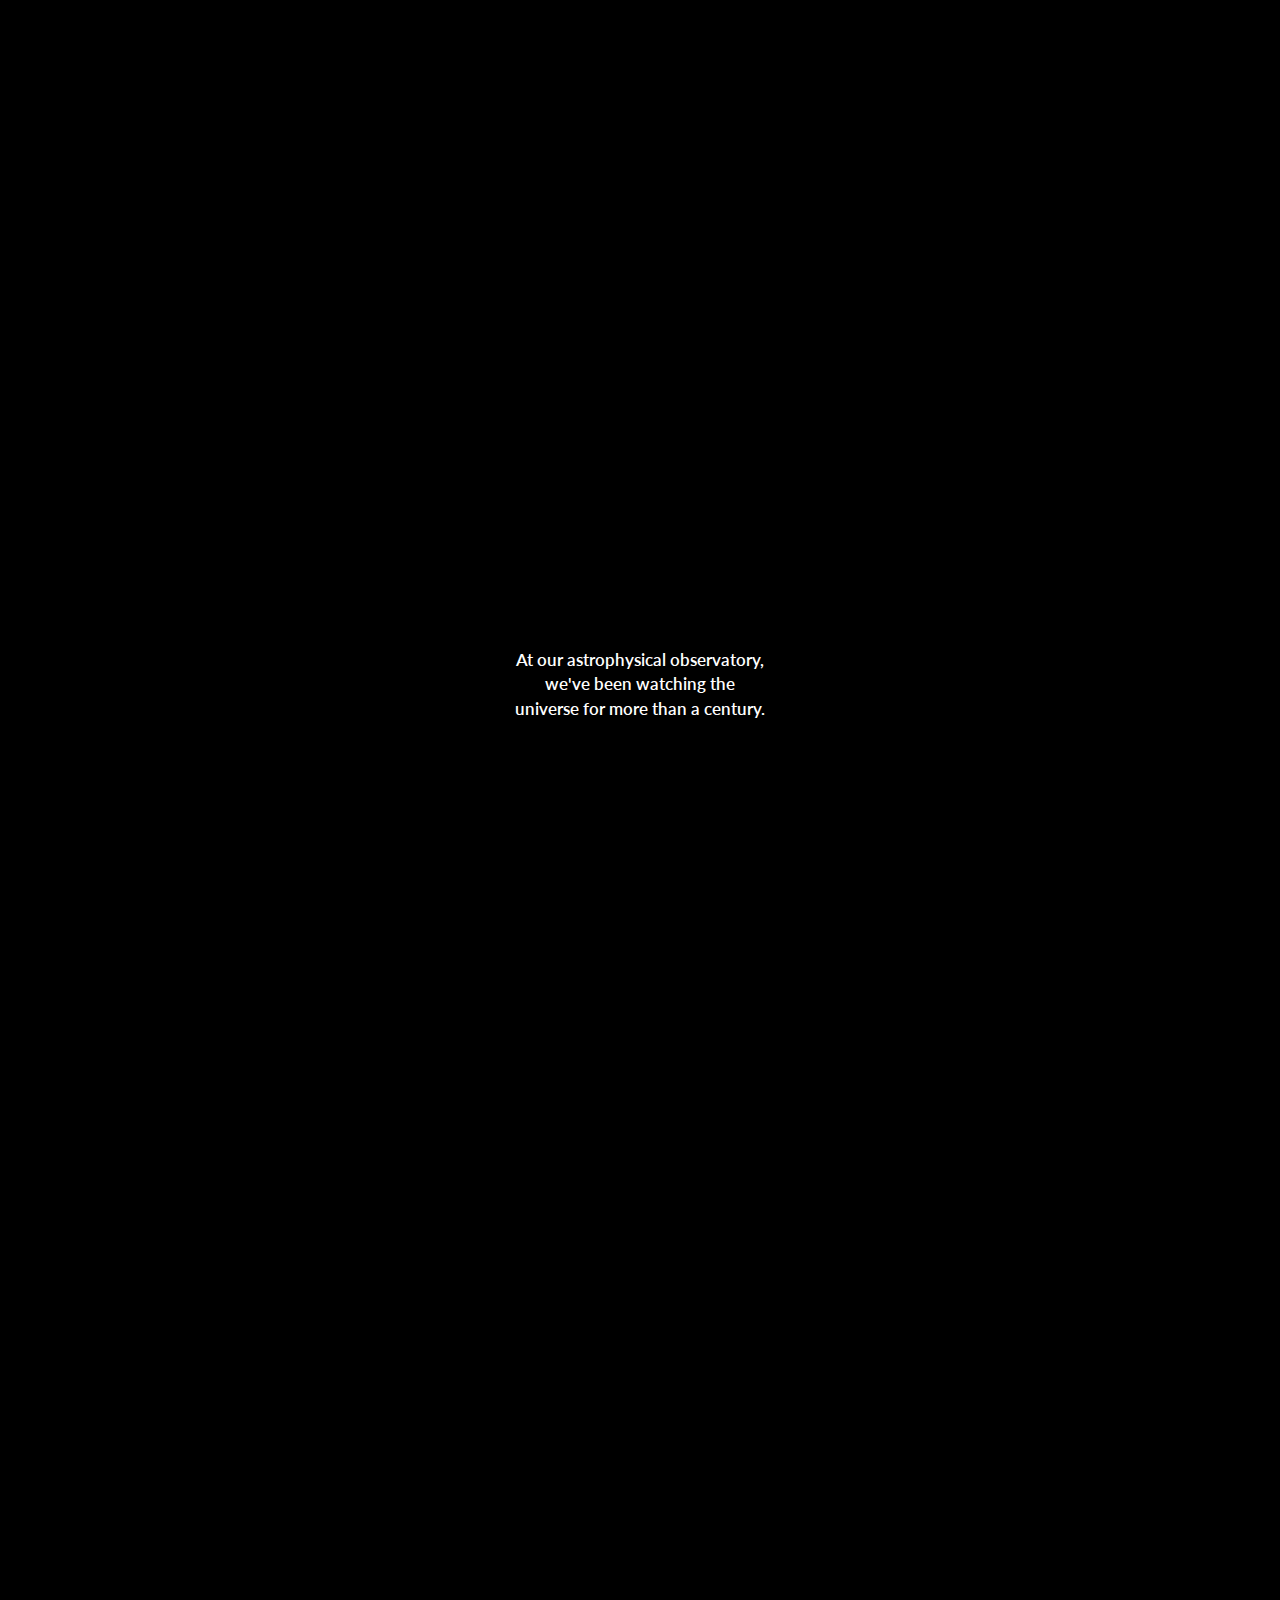
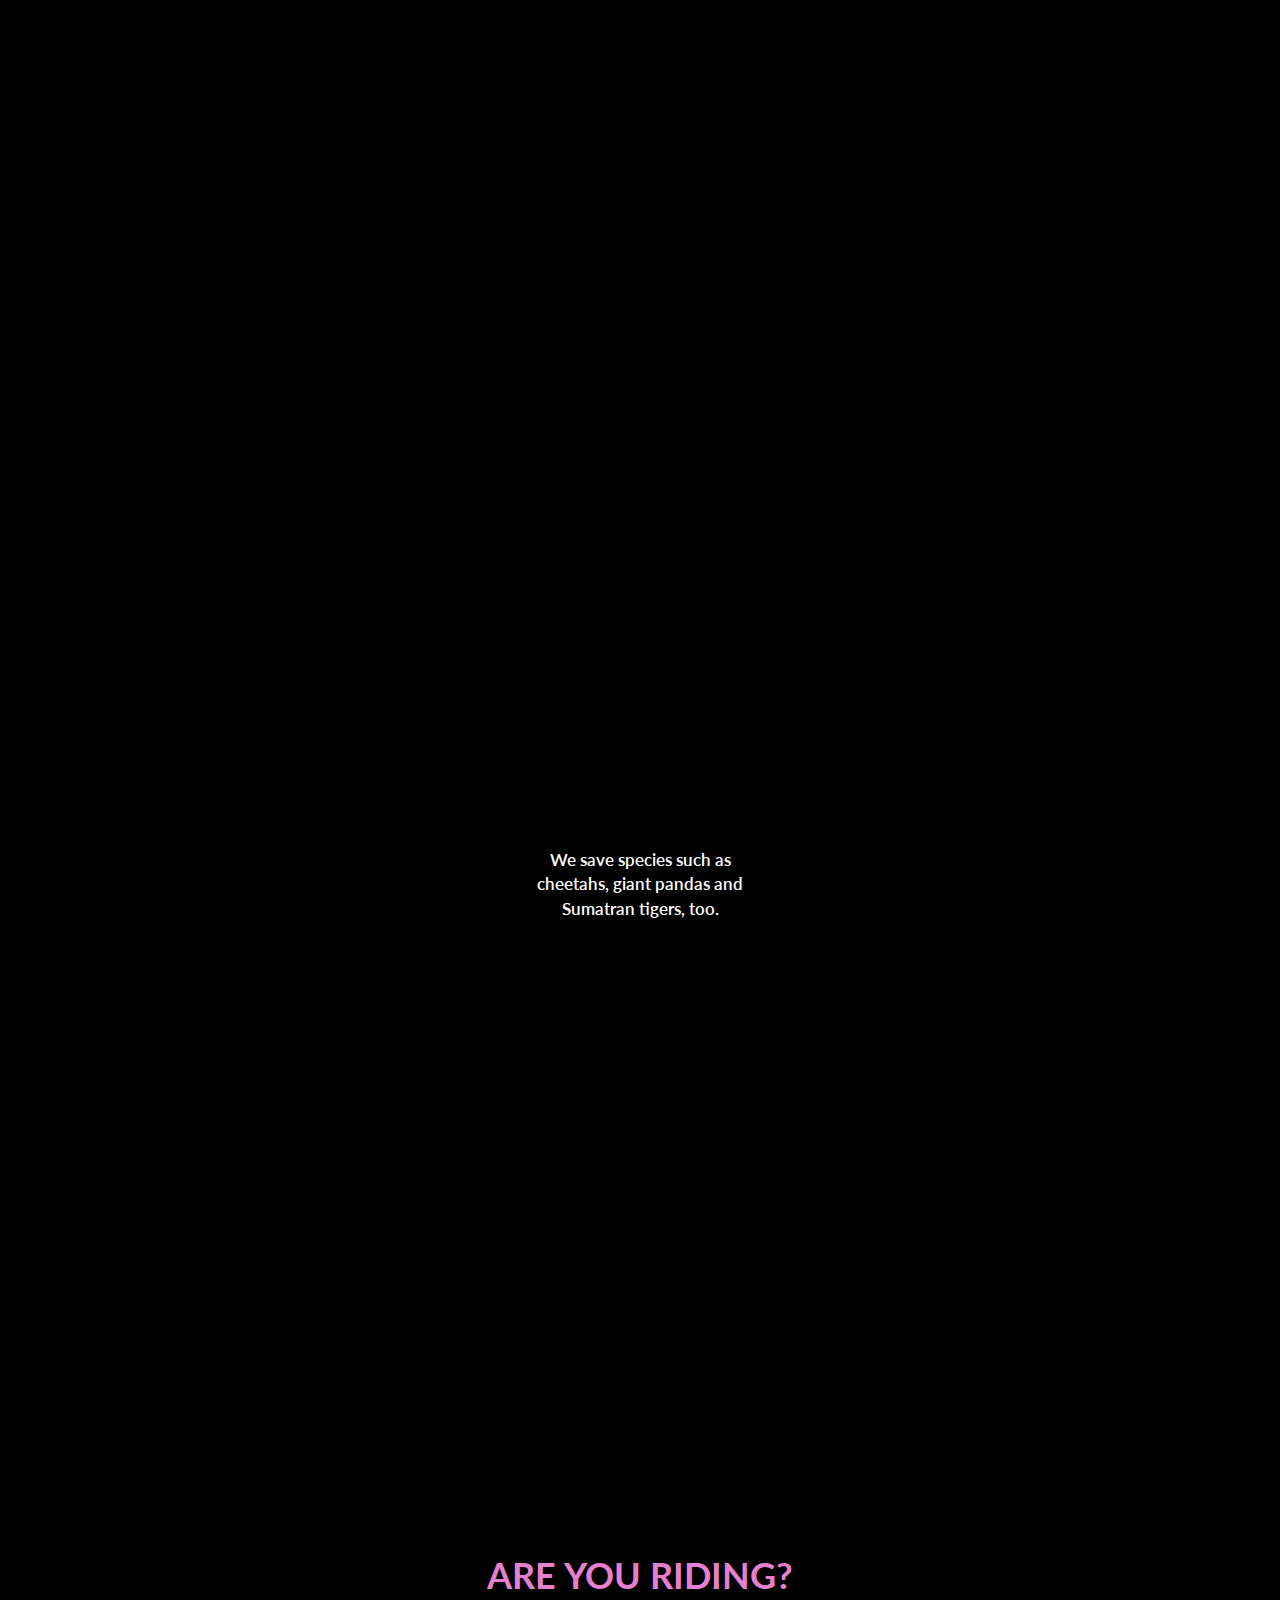
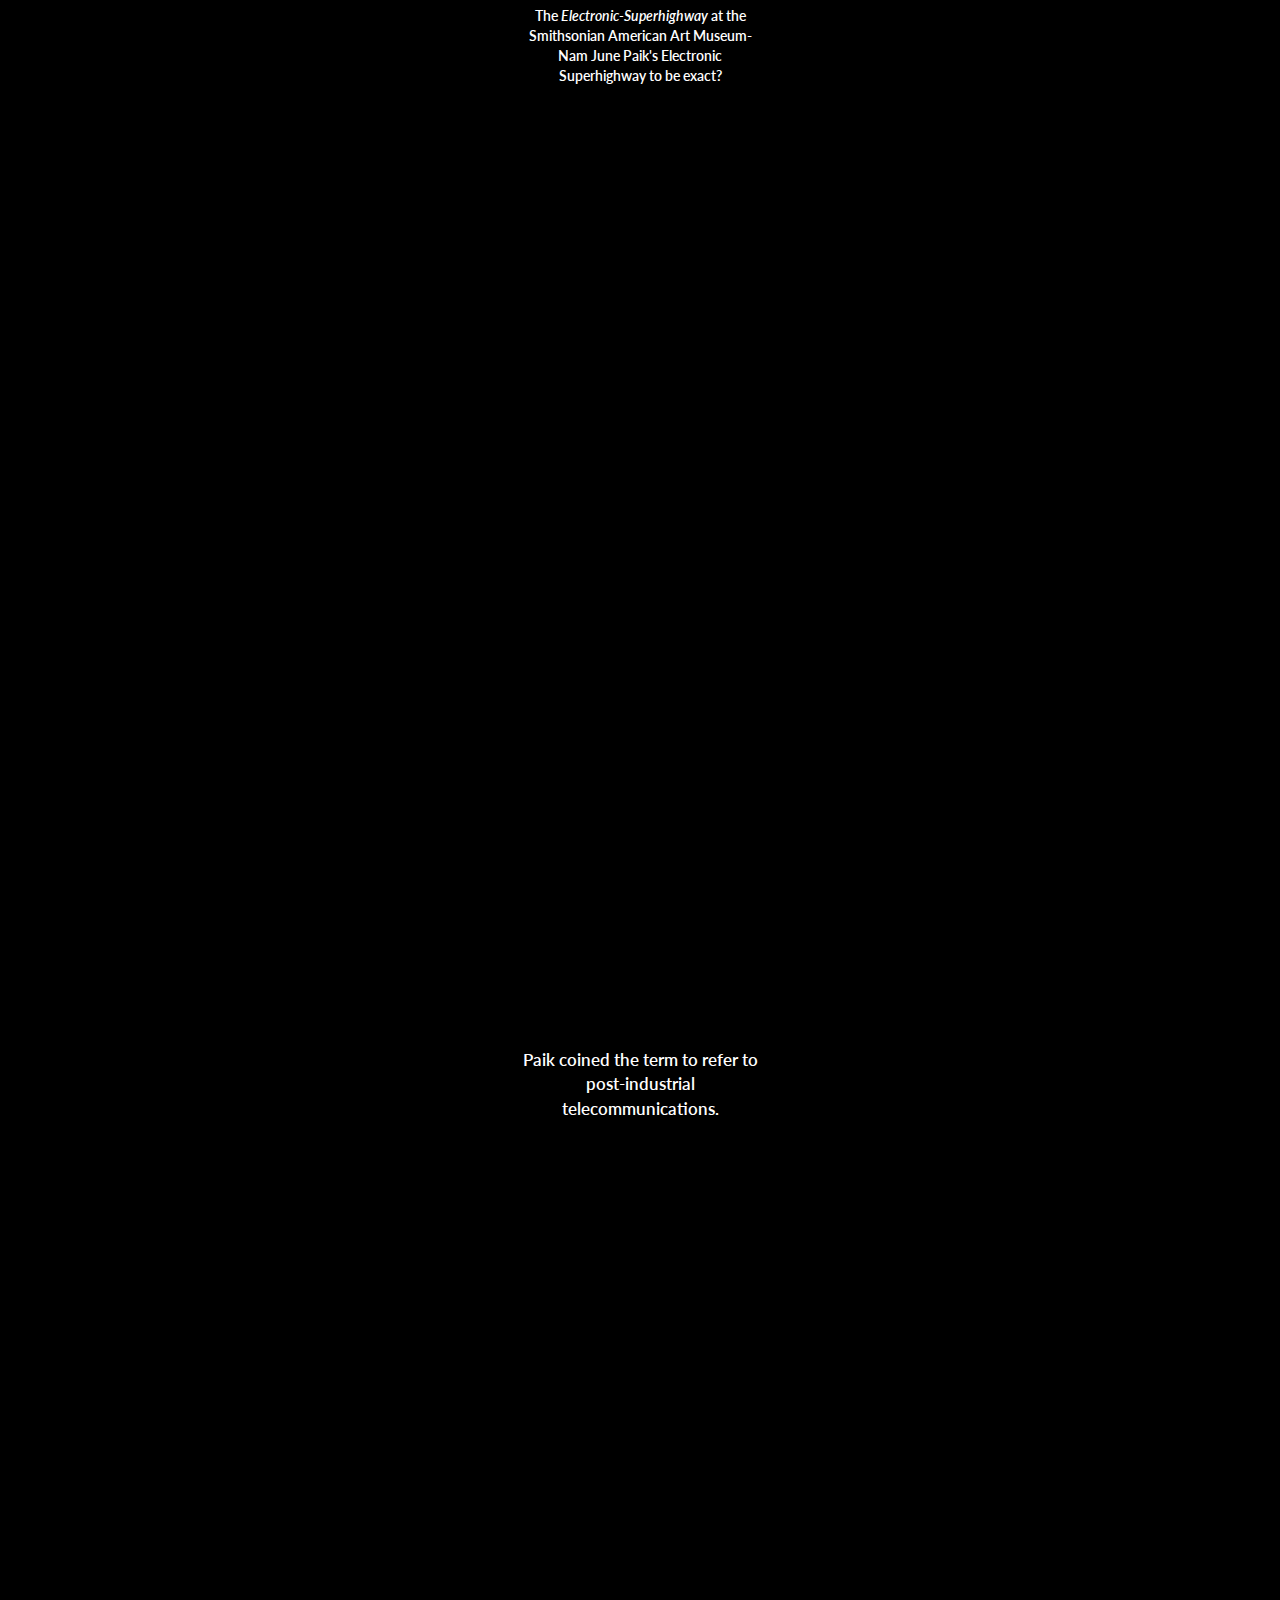
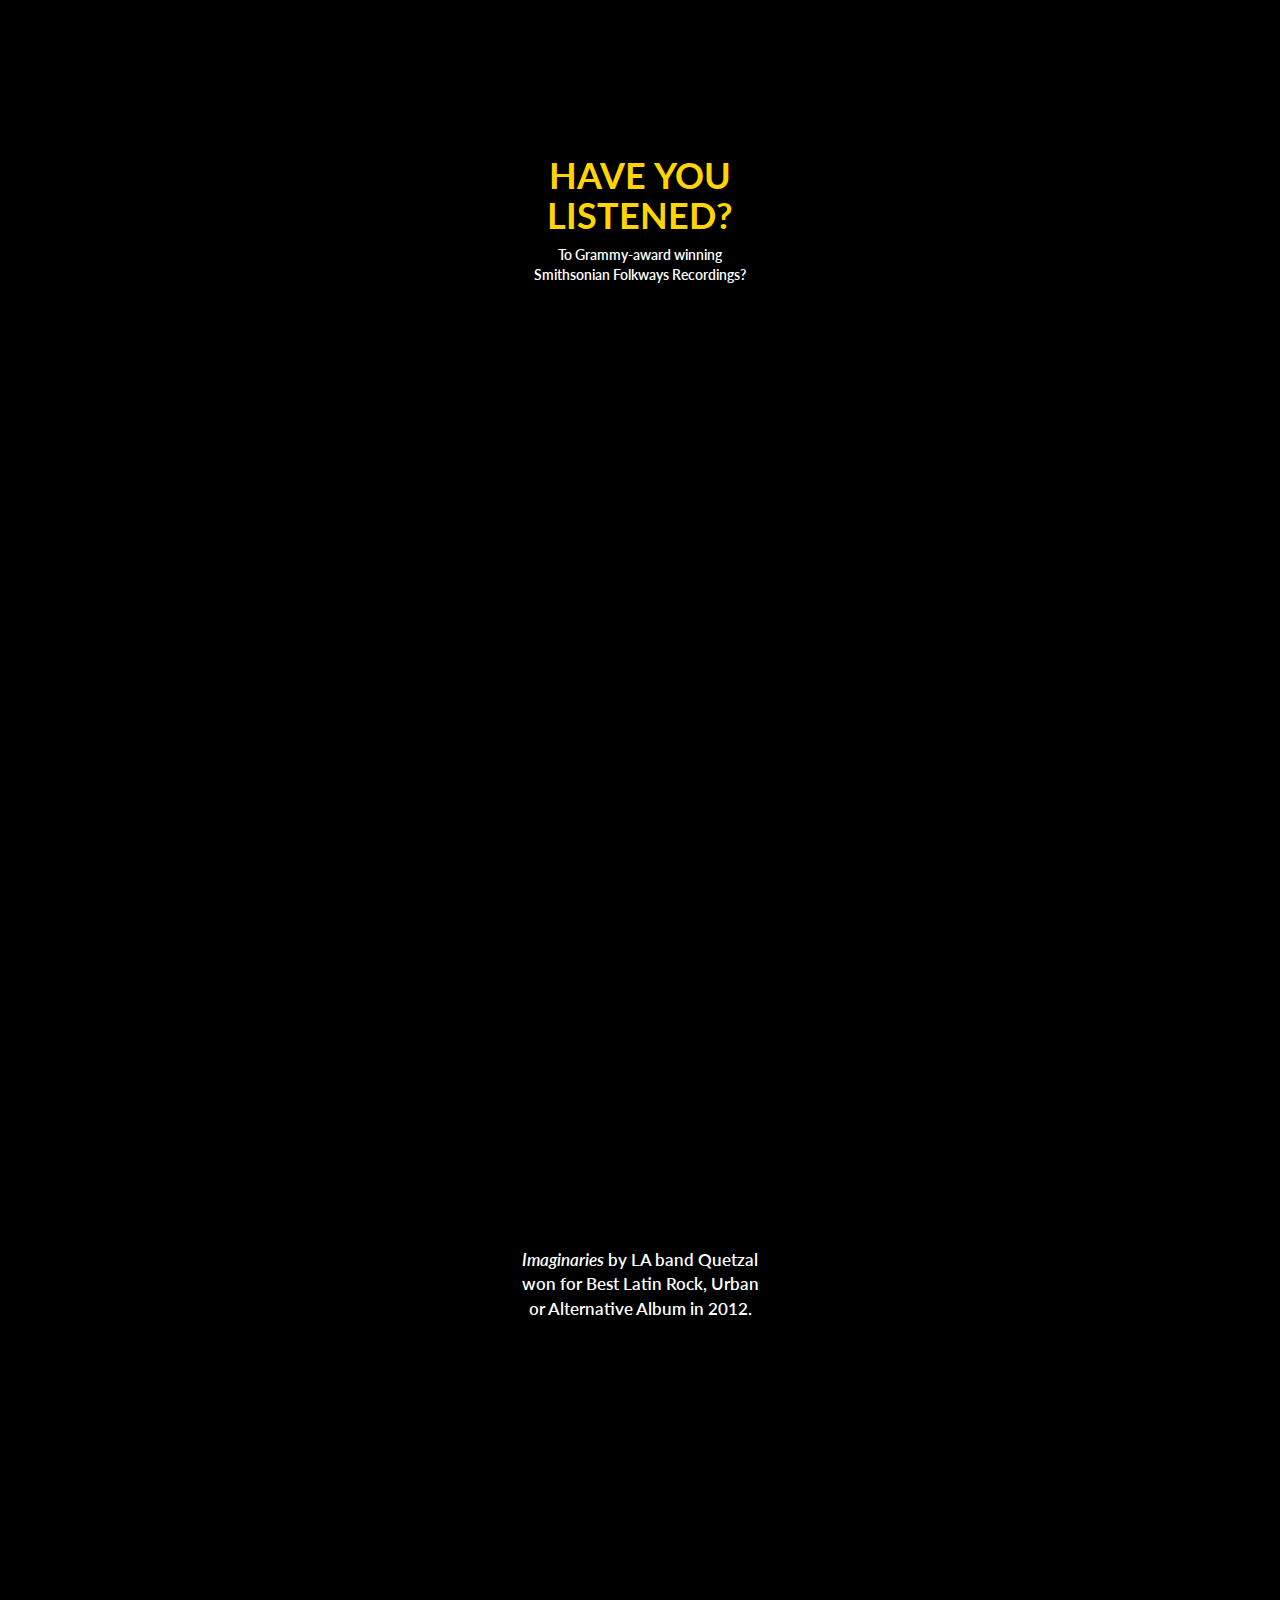
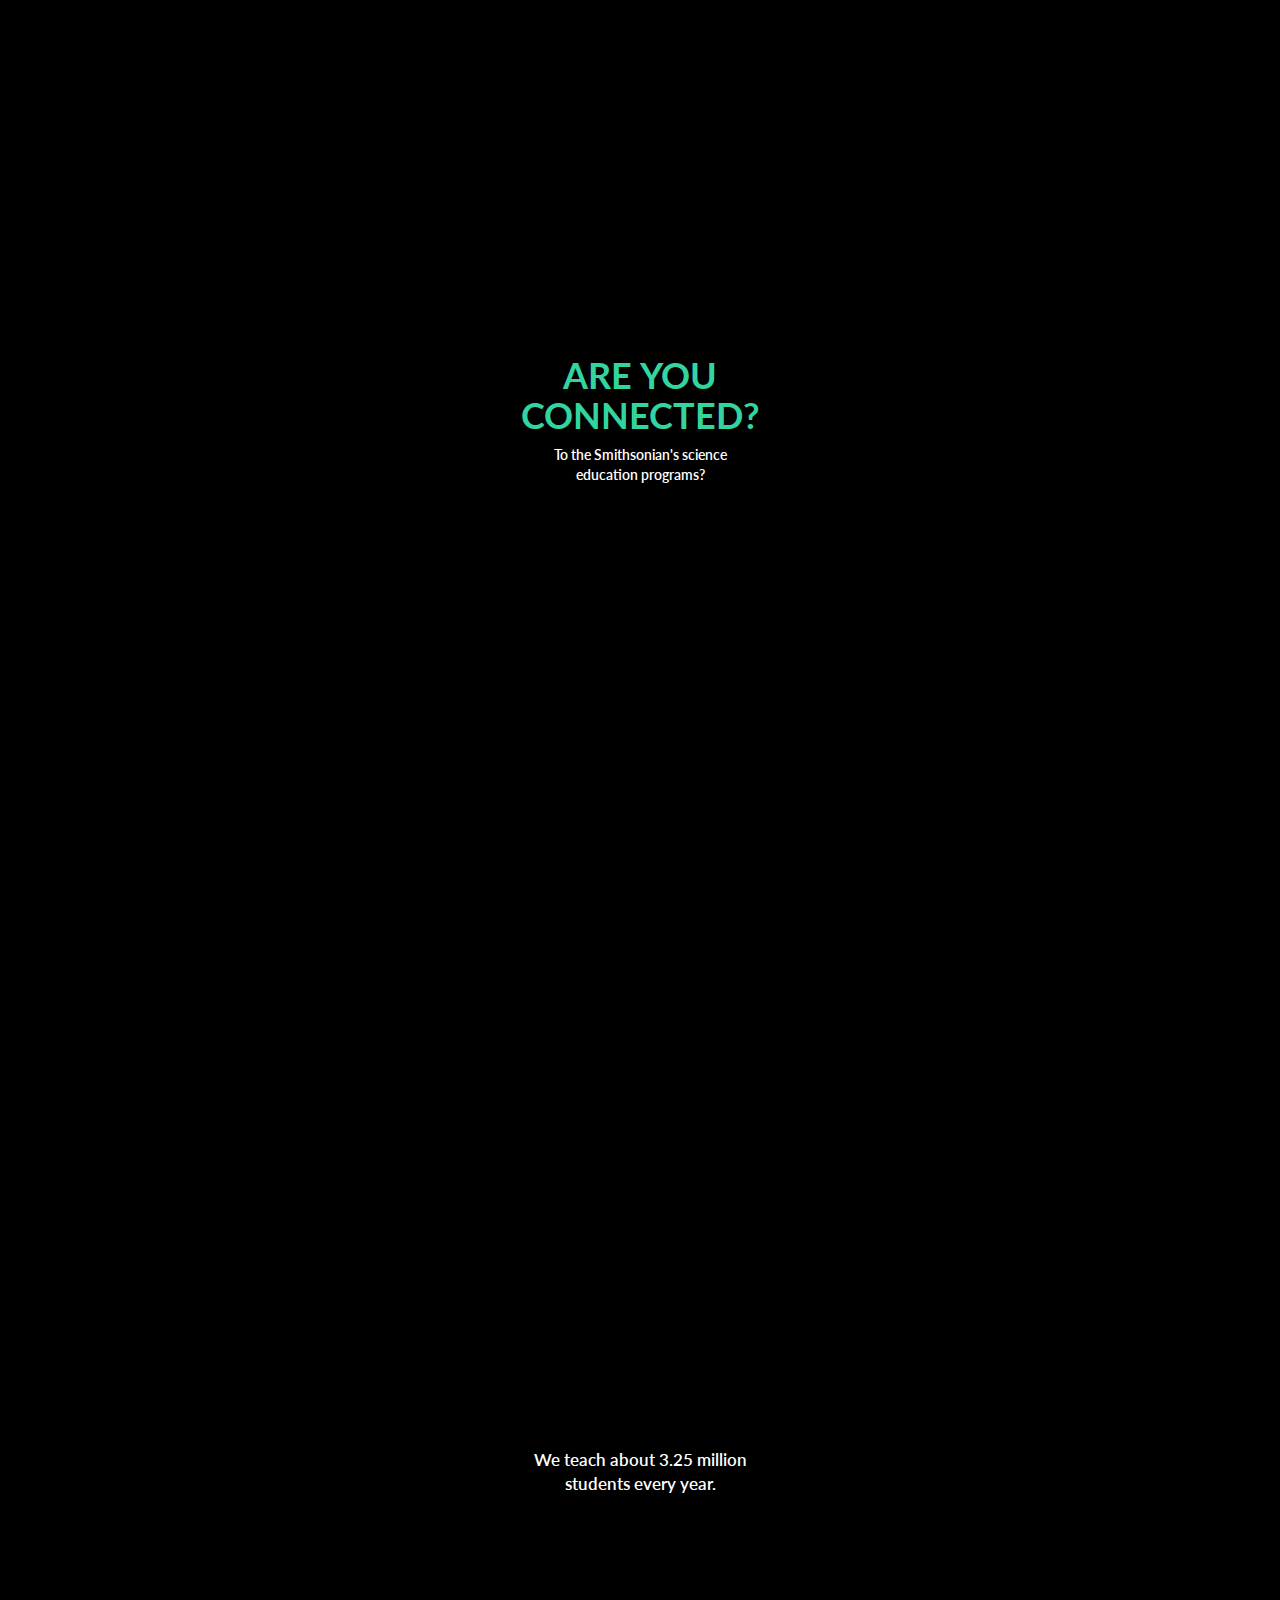
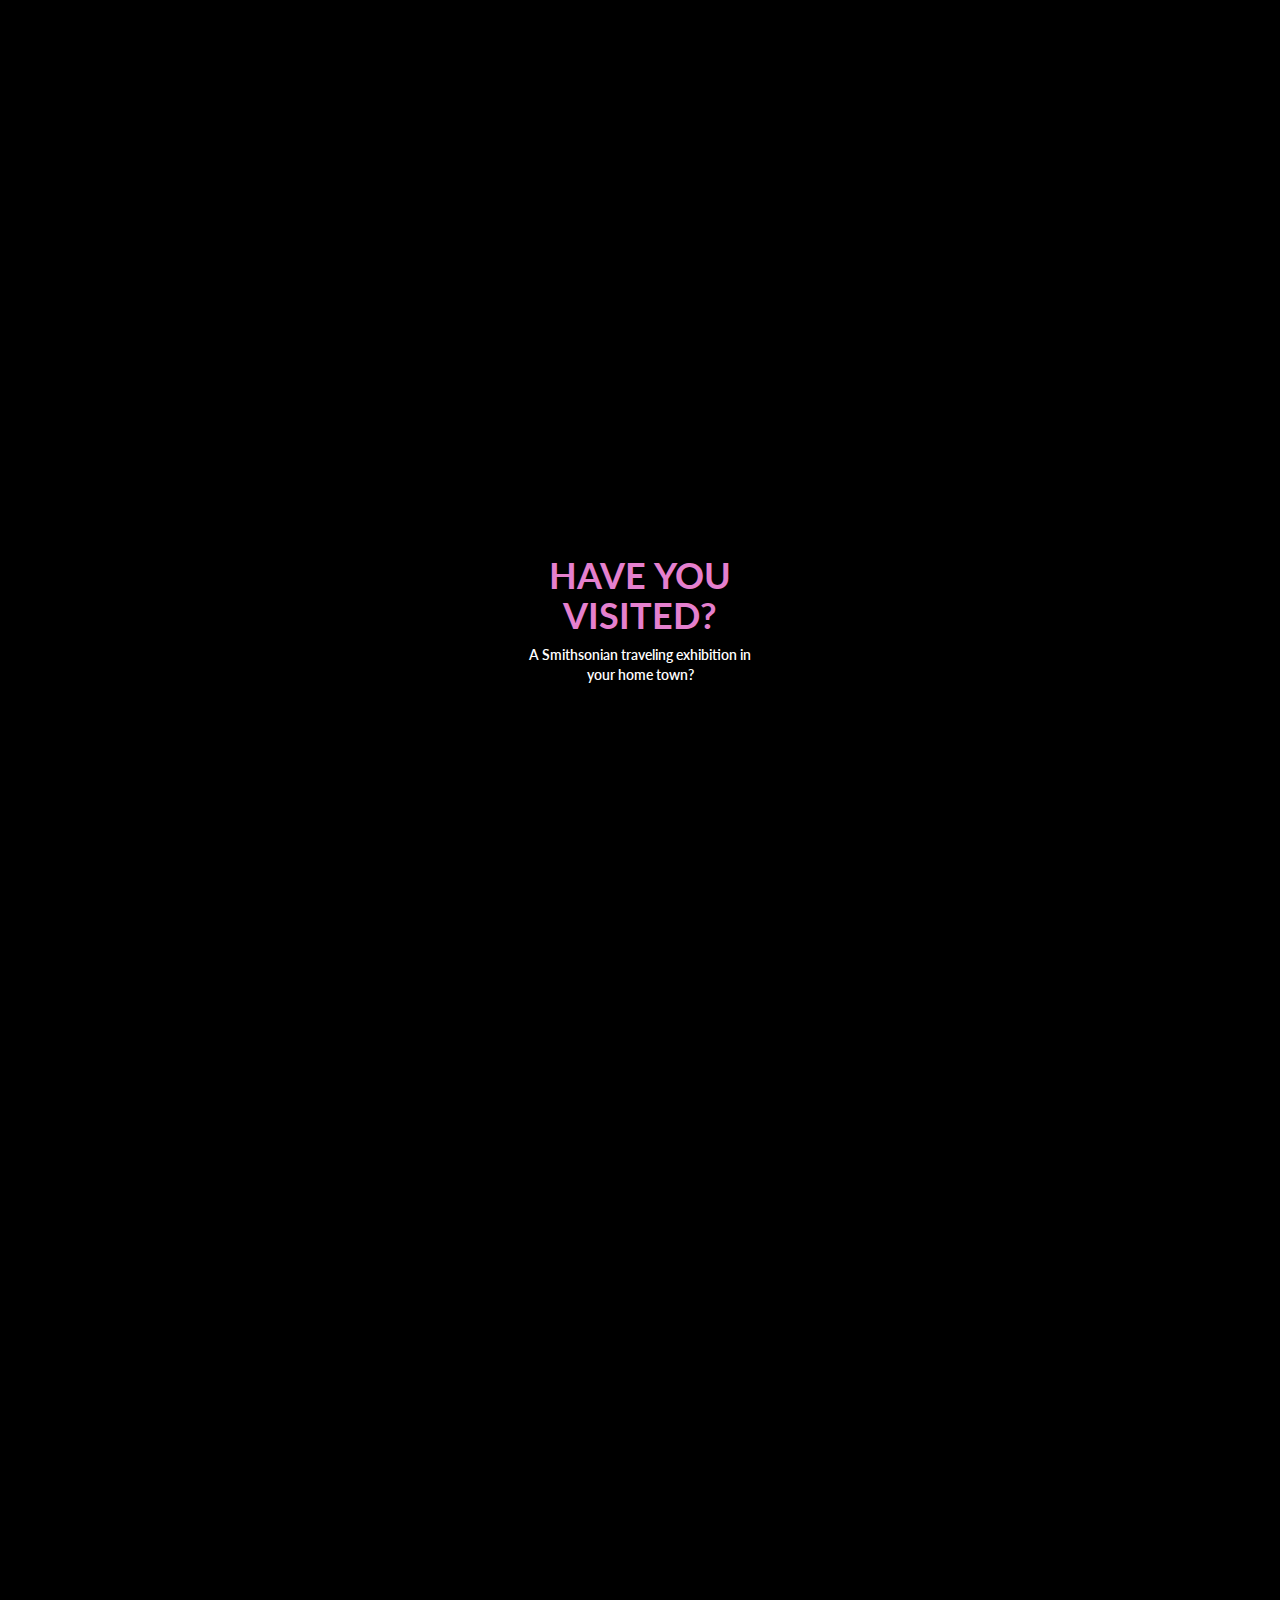
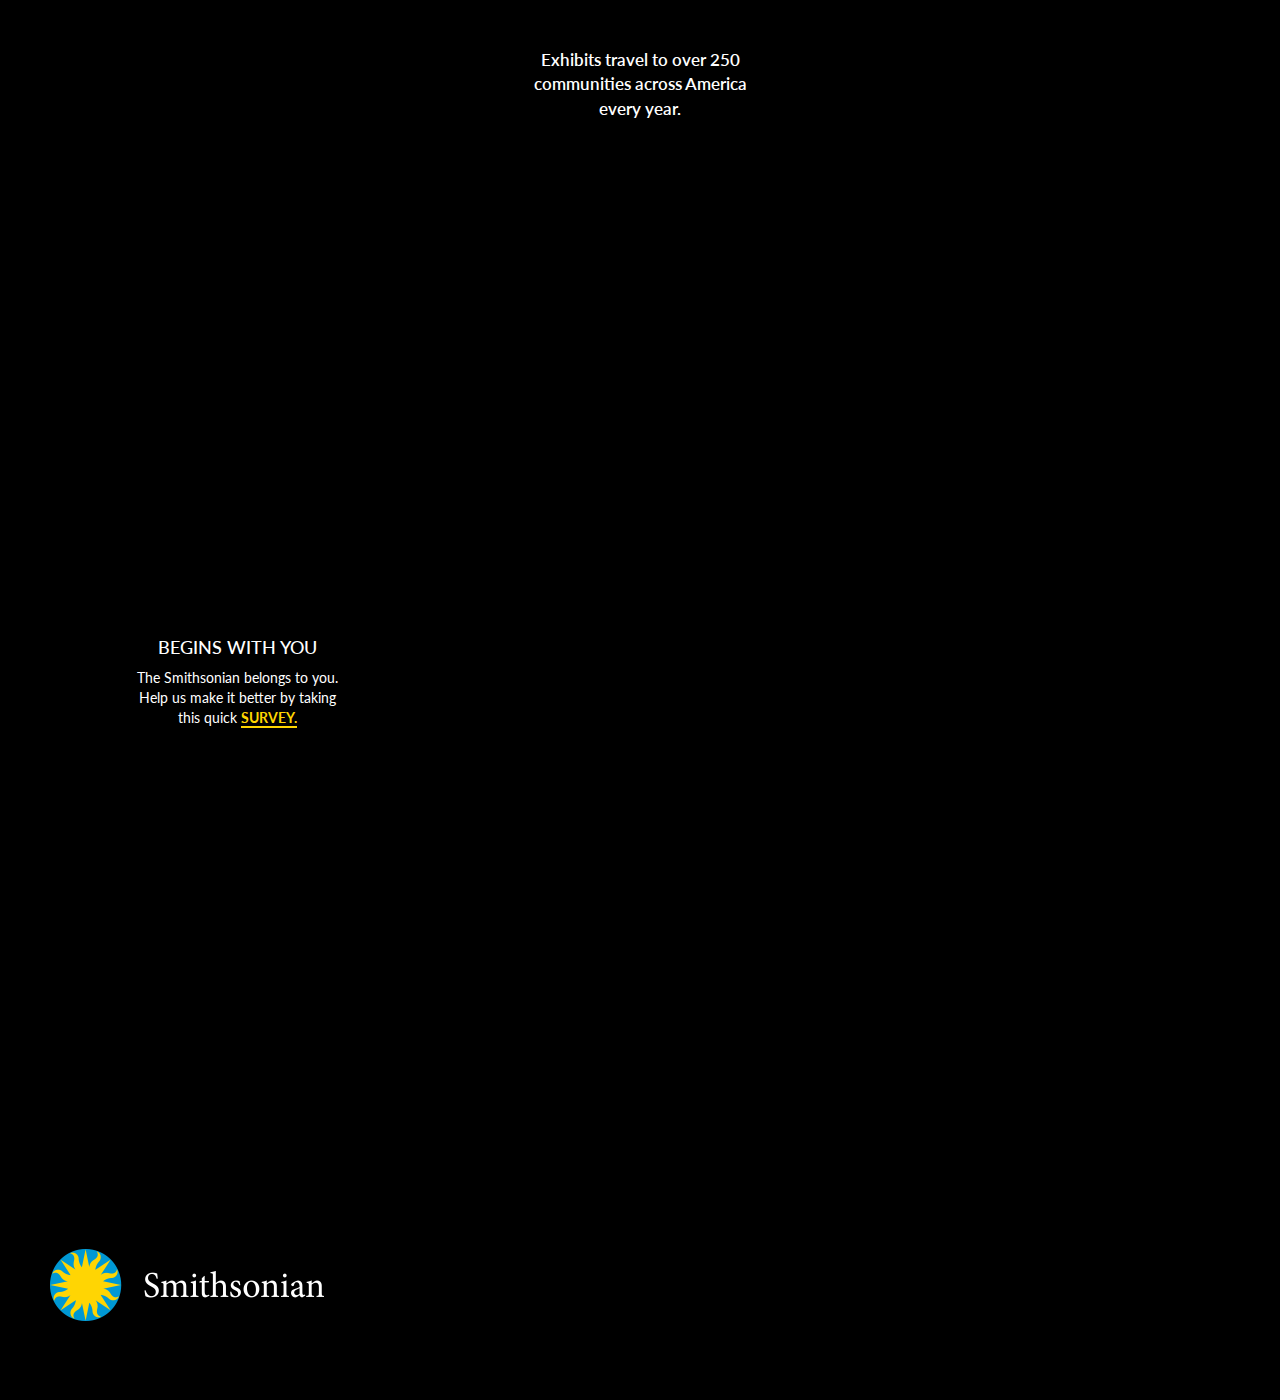
==== commit 2d62c8d7: "fixed typo" ====
--- a/index.html
+++ b/index.html
@@ -53,14 +53,14 @@
 			</div>
 		</div>
 	</section>
-	<section id="smithsonian-3" class="preload" data-uri="smithsonian-proto//images/desktop/section-3.png">
+	<section id="smithsonian-3" class="preload" data-uri="smithsonian-proto/images/desktop/section-3.png">
 		<div class="caption-container">
 			<div class="header-caption">
 				<p>At our astrophysical observatory, we've been watching the universe for more than a century.</p>
 			</div>
 		</div>
 	</section>
-	<section id="smithsonian-4" class="preload" data-uri="smithsonian-proto//images/desktop/section-4.png">
+	<section id="smithsonian-4" class="preload" data-uri="smithsonian-proto/images/desktop/section-4.png">
 		<div class="caption-container">
 			<div class="header-caption circle">
 				<h1>DID YOU KNOW?</h1>
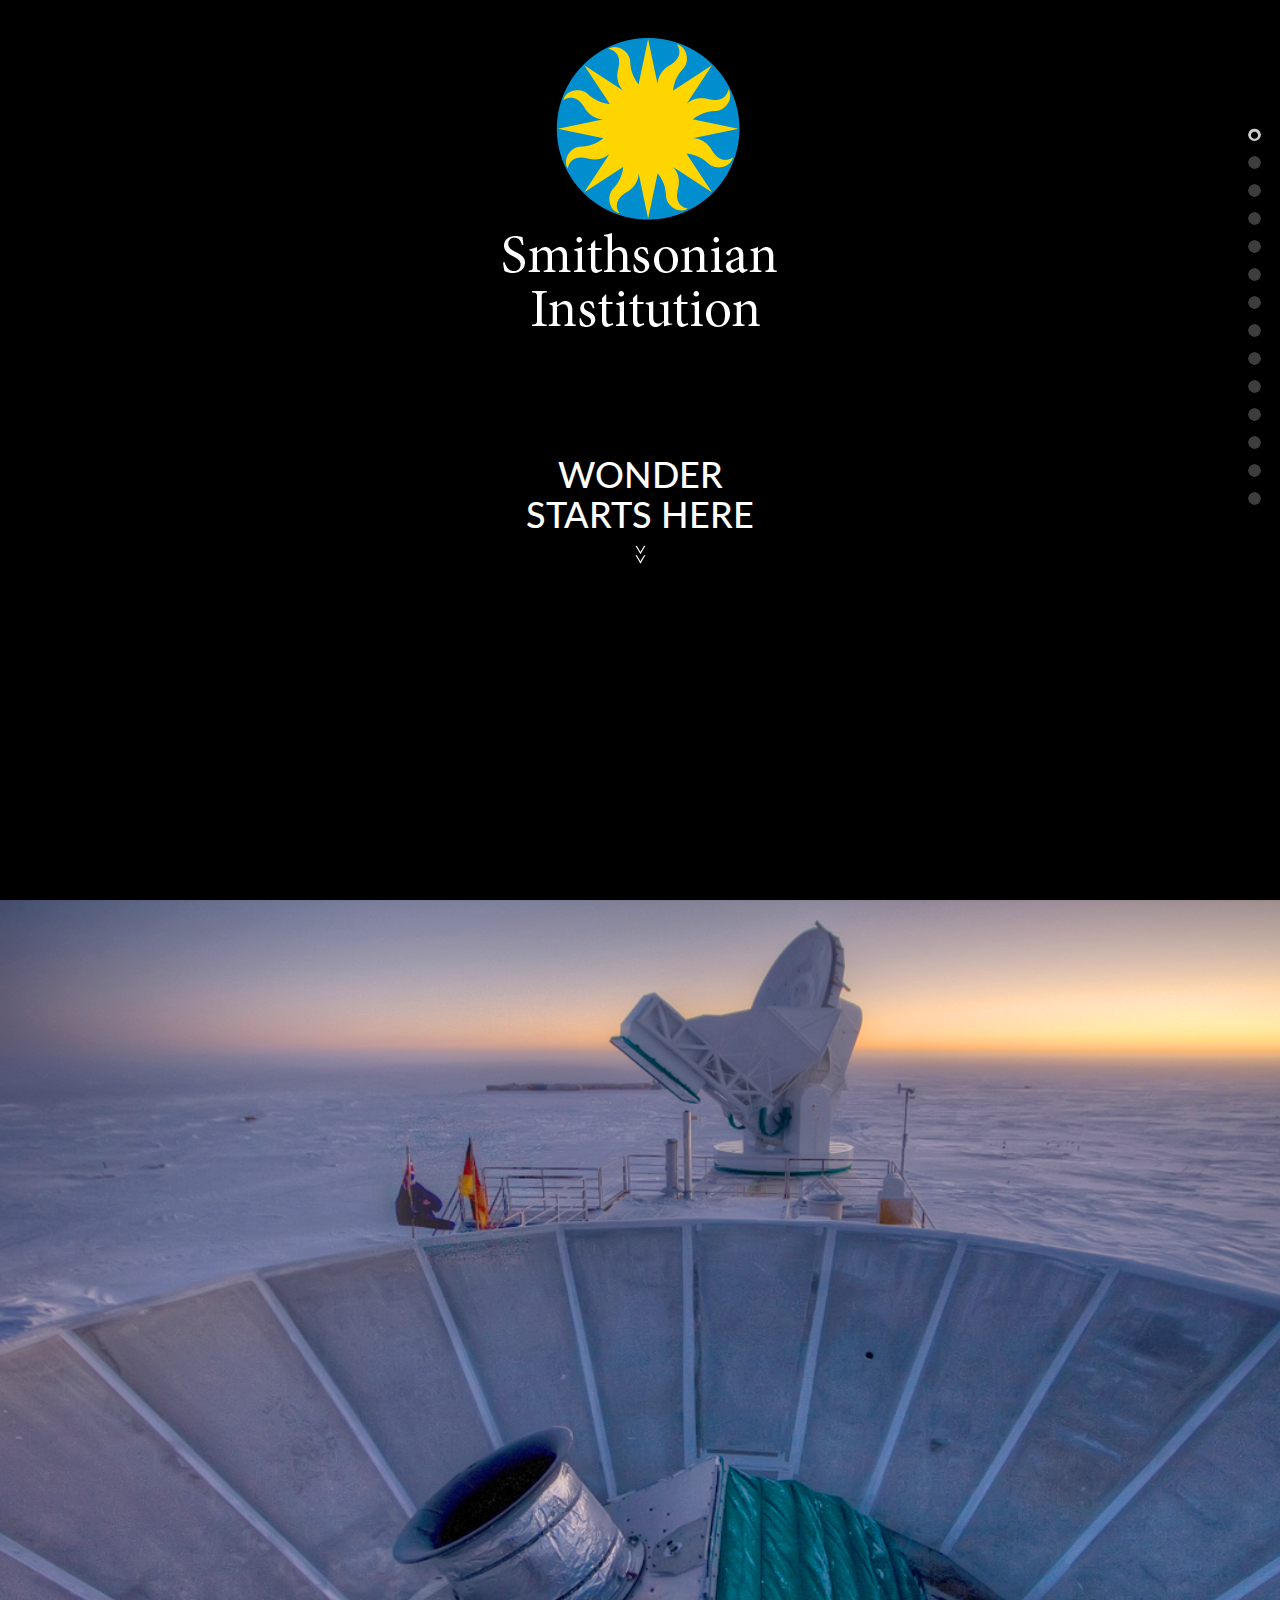
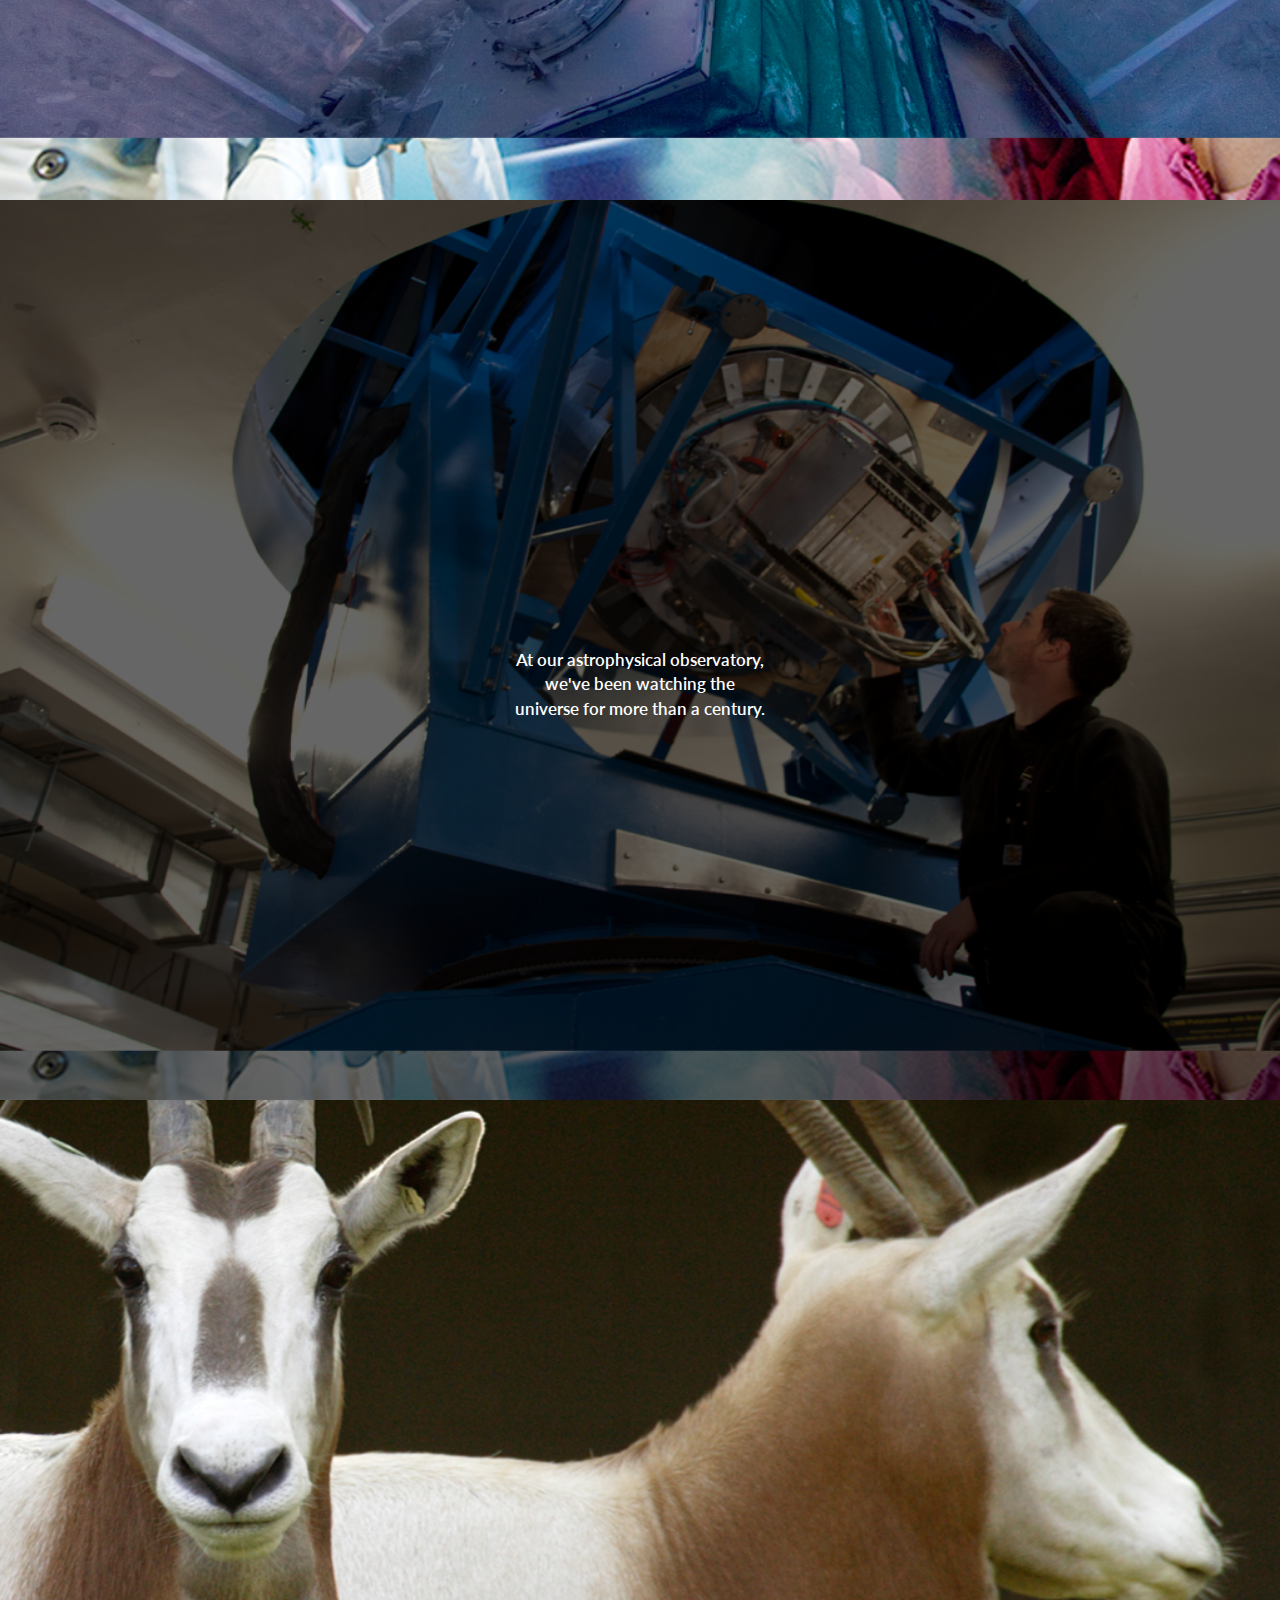
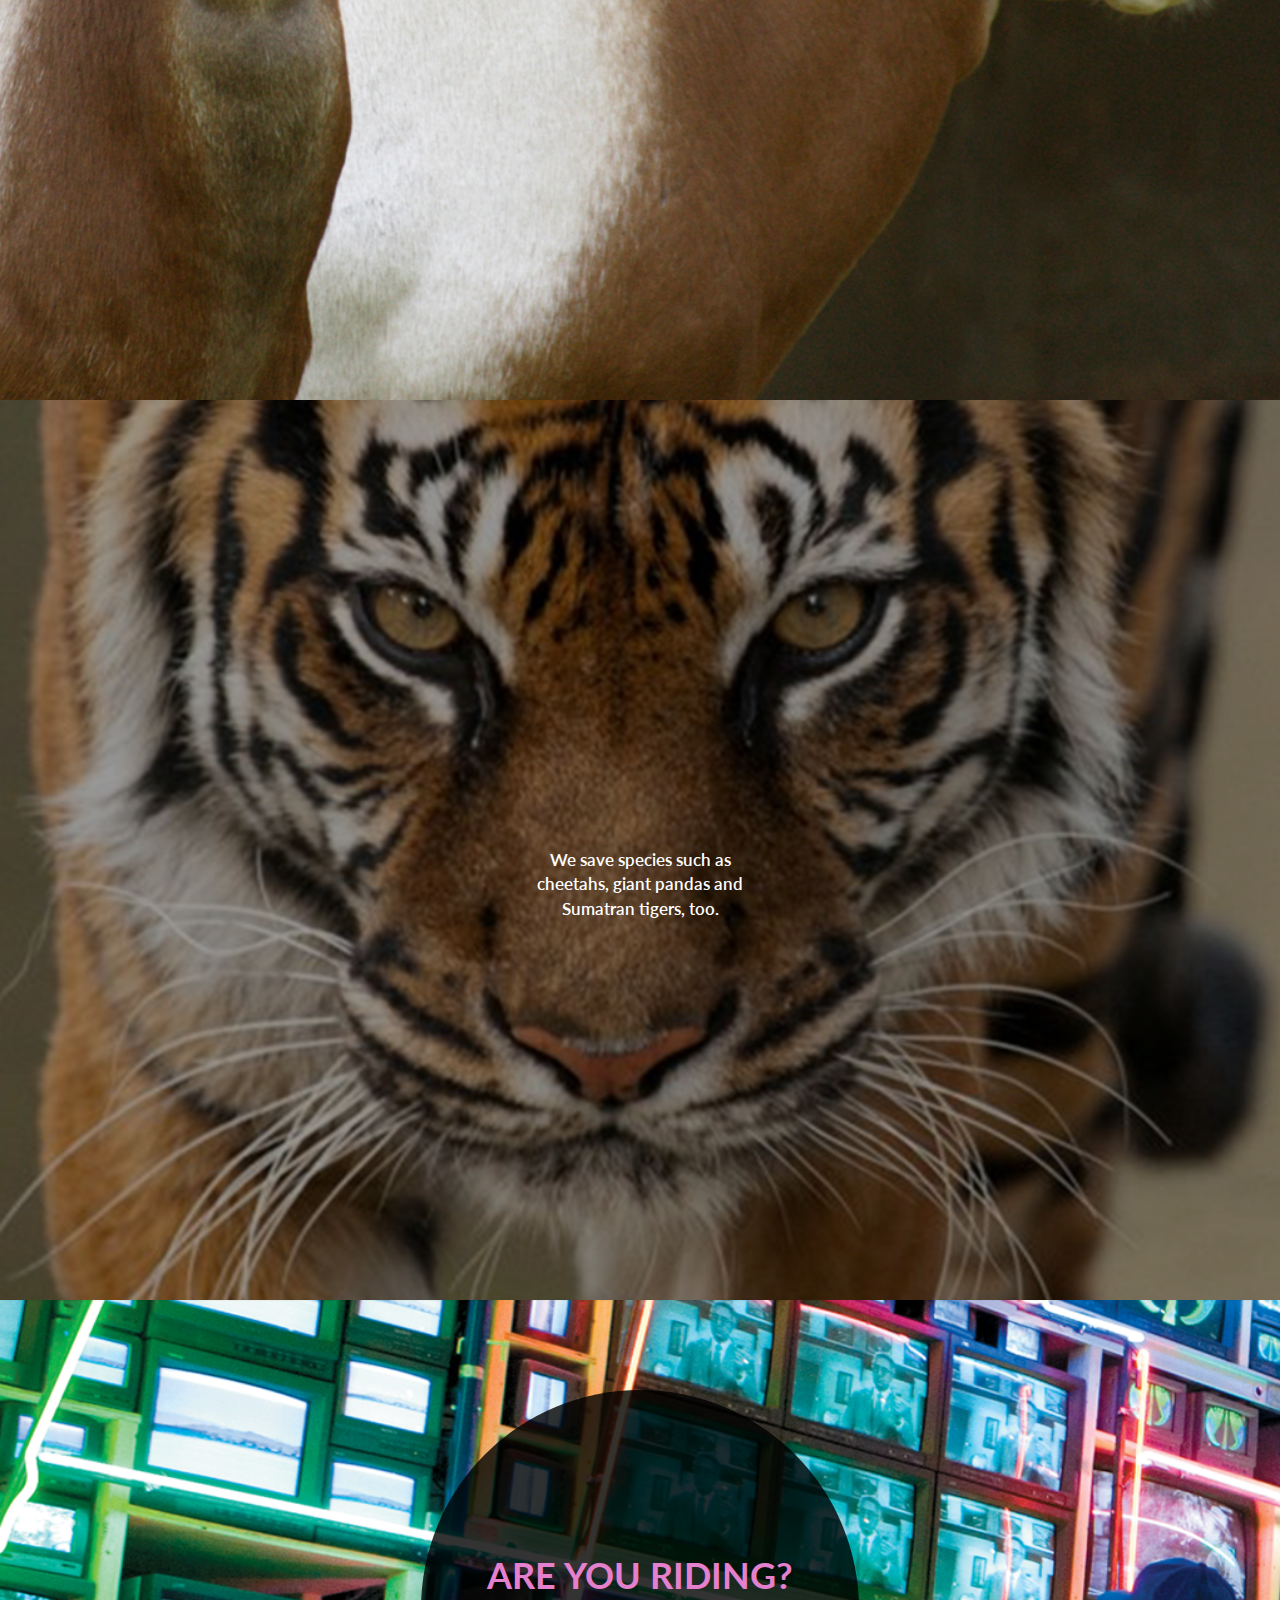
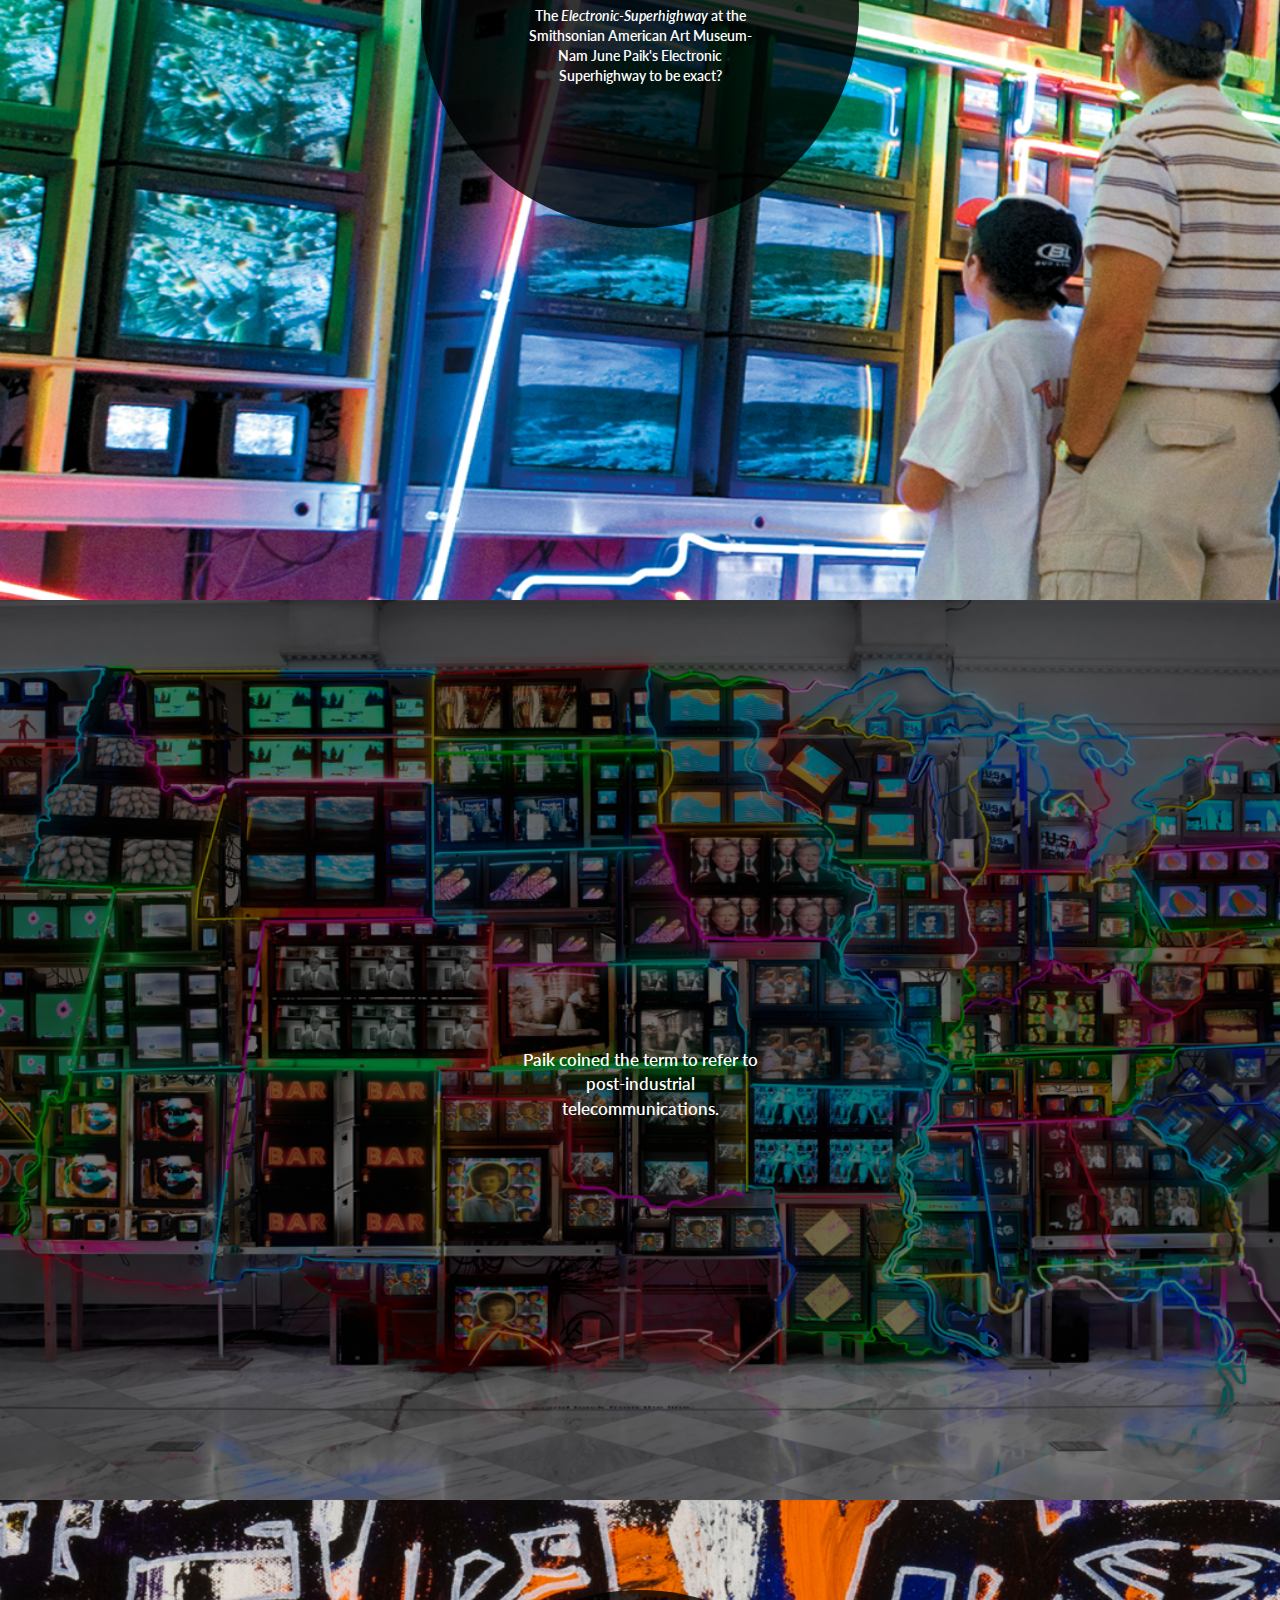
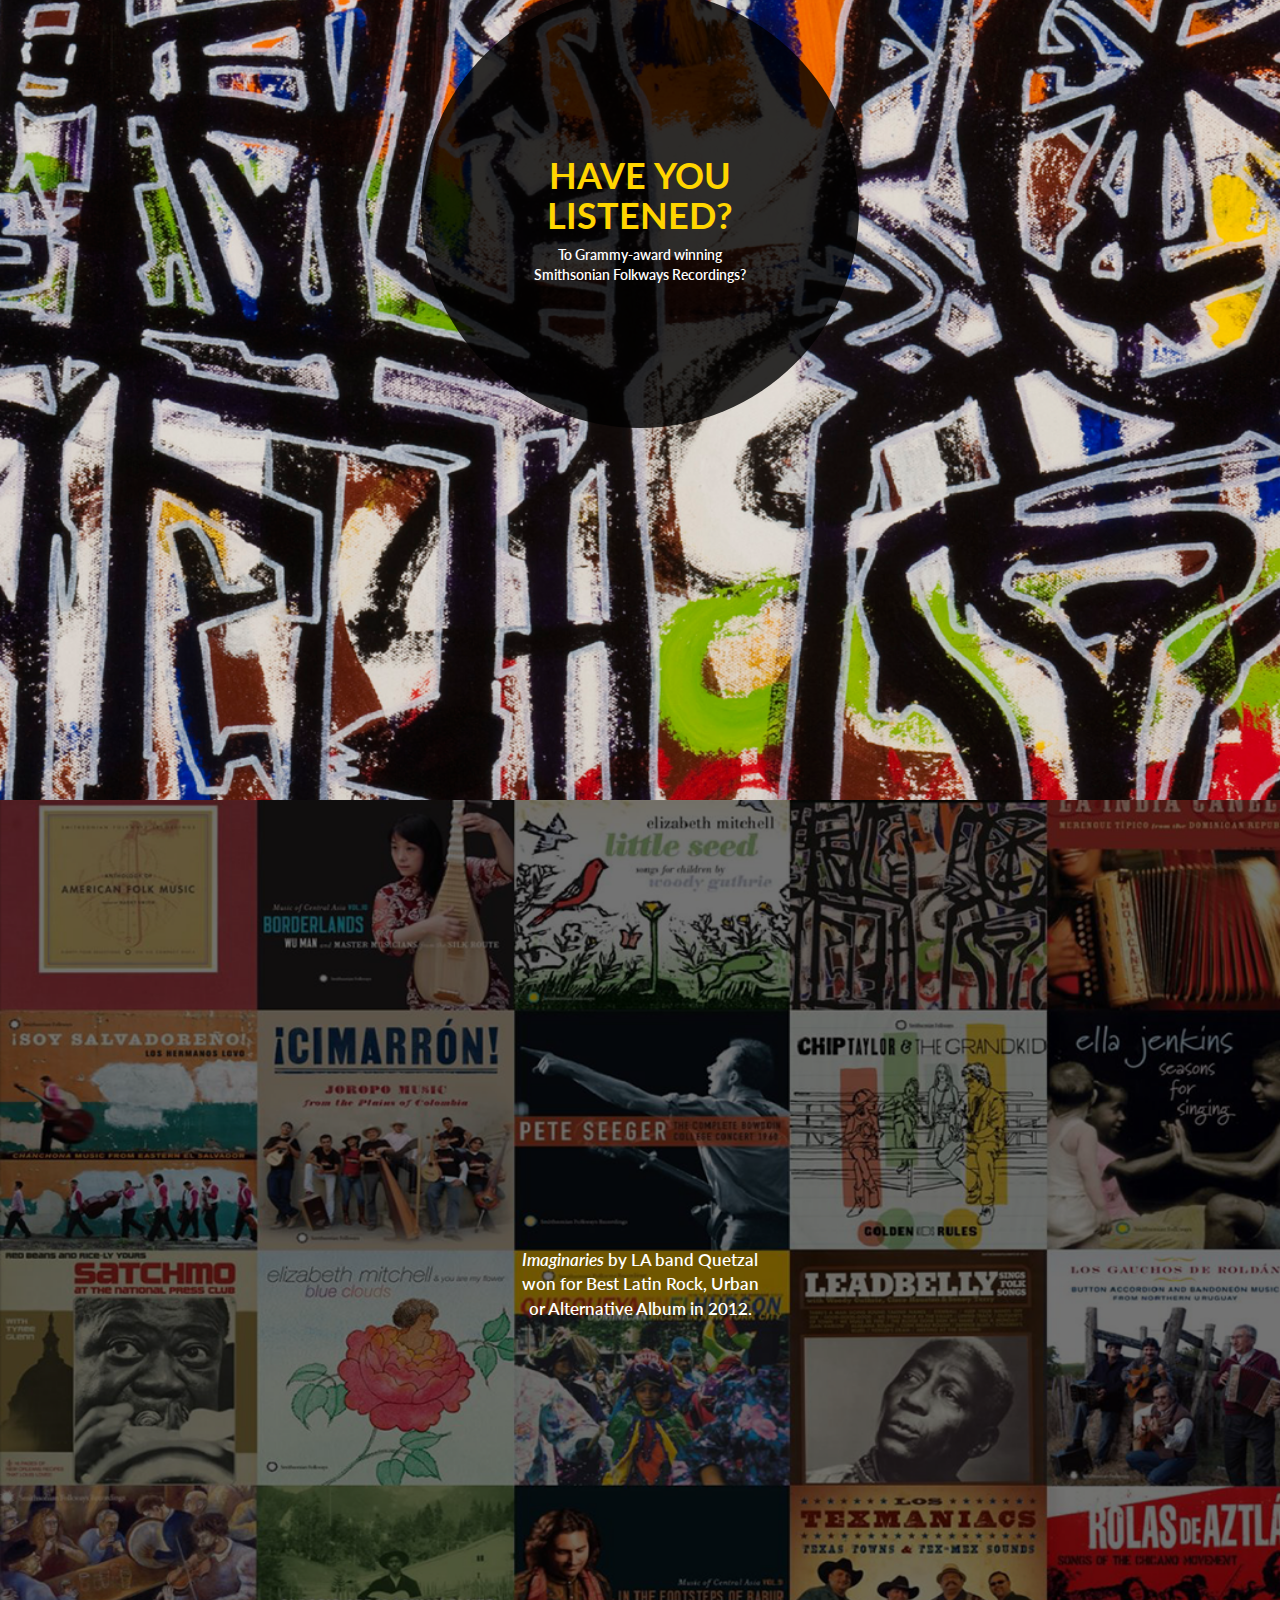
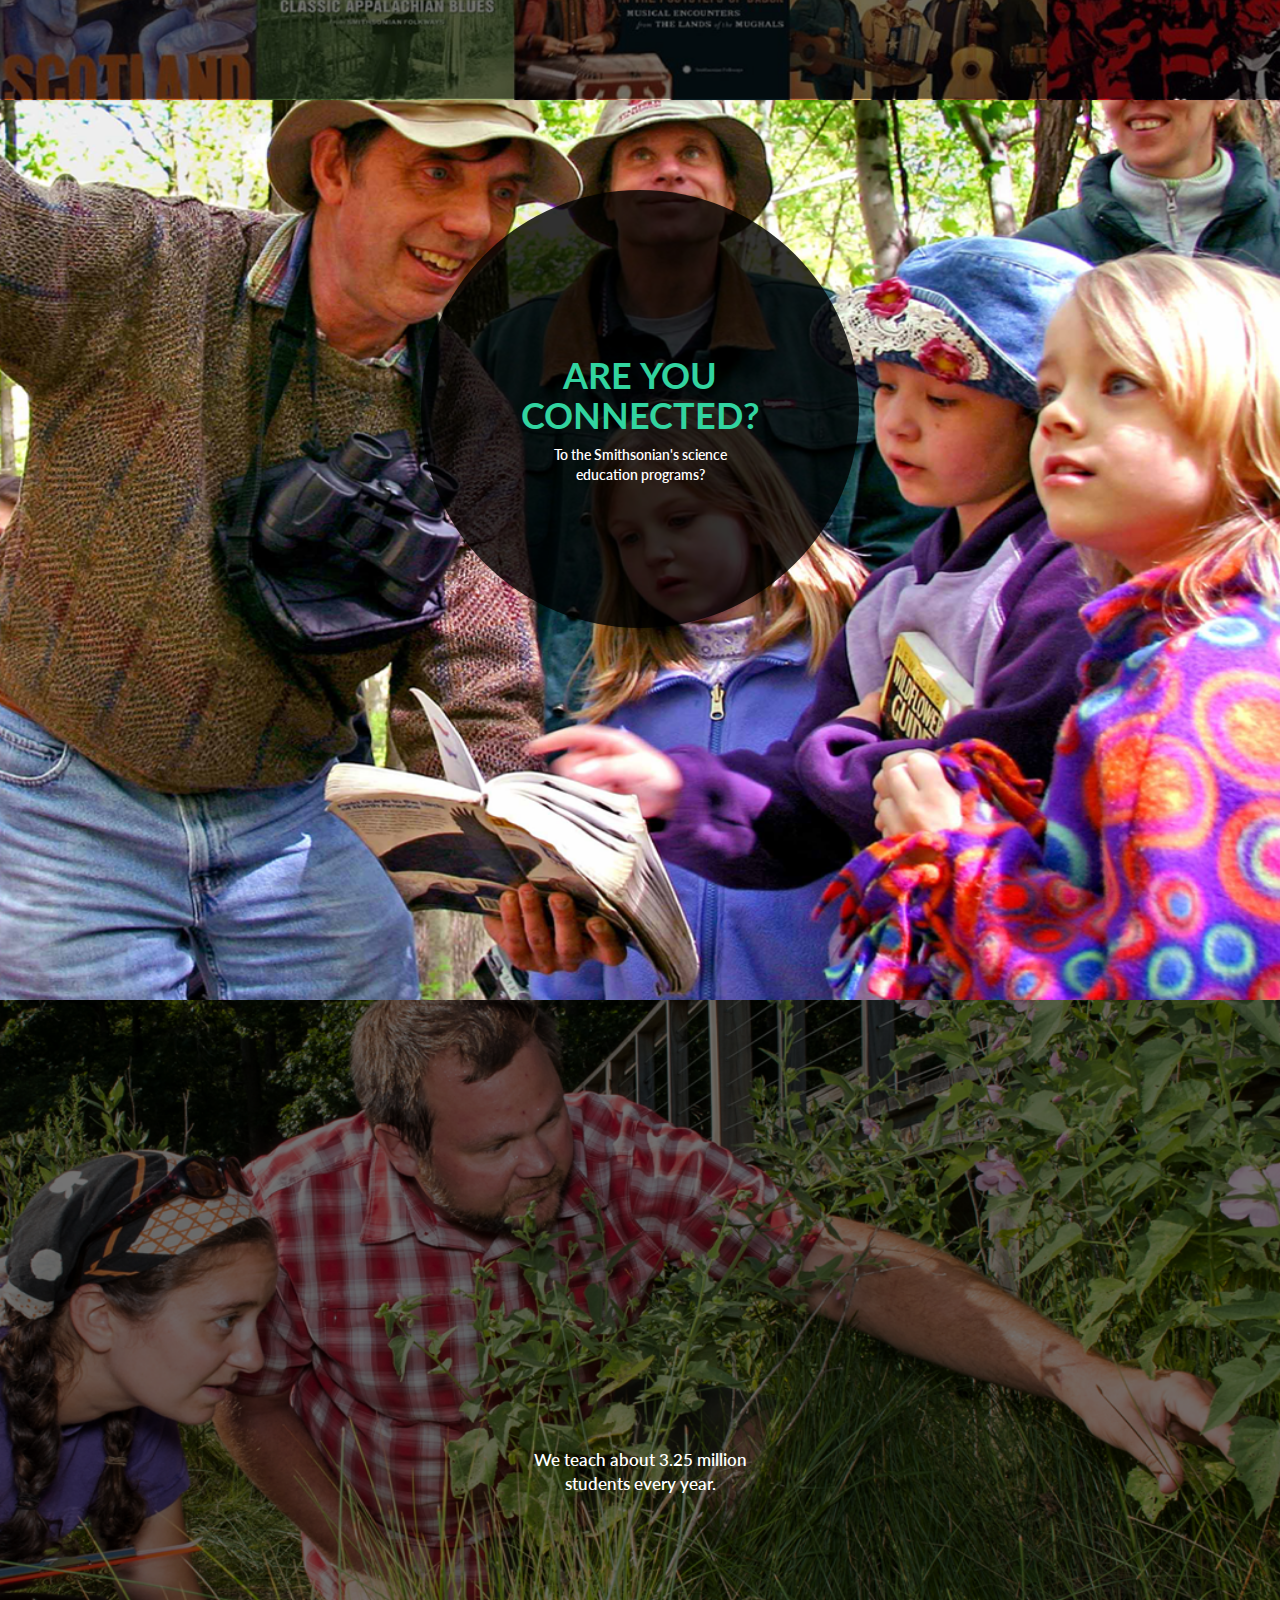
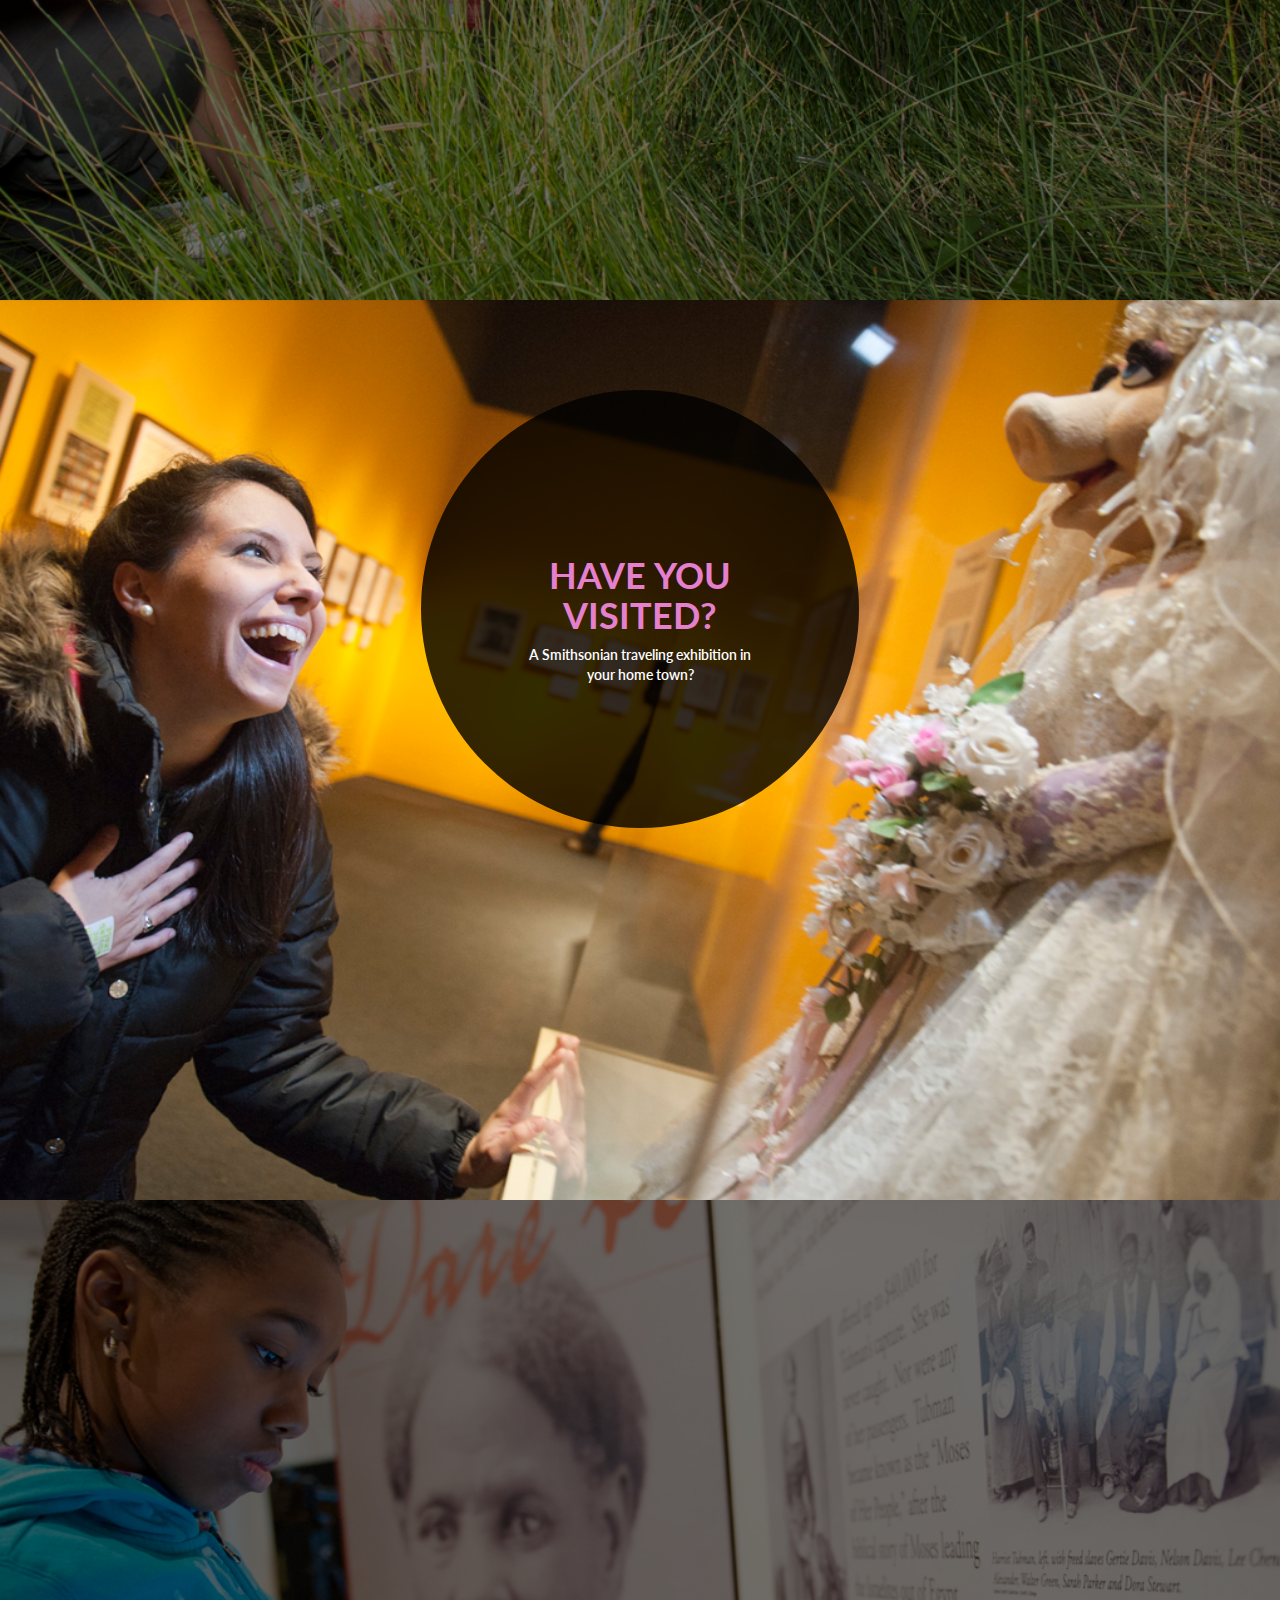
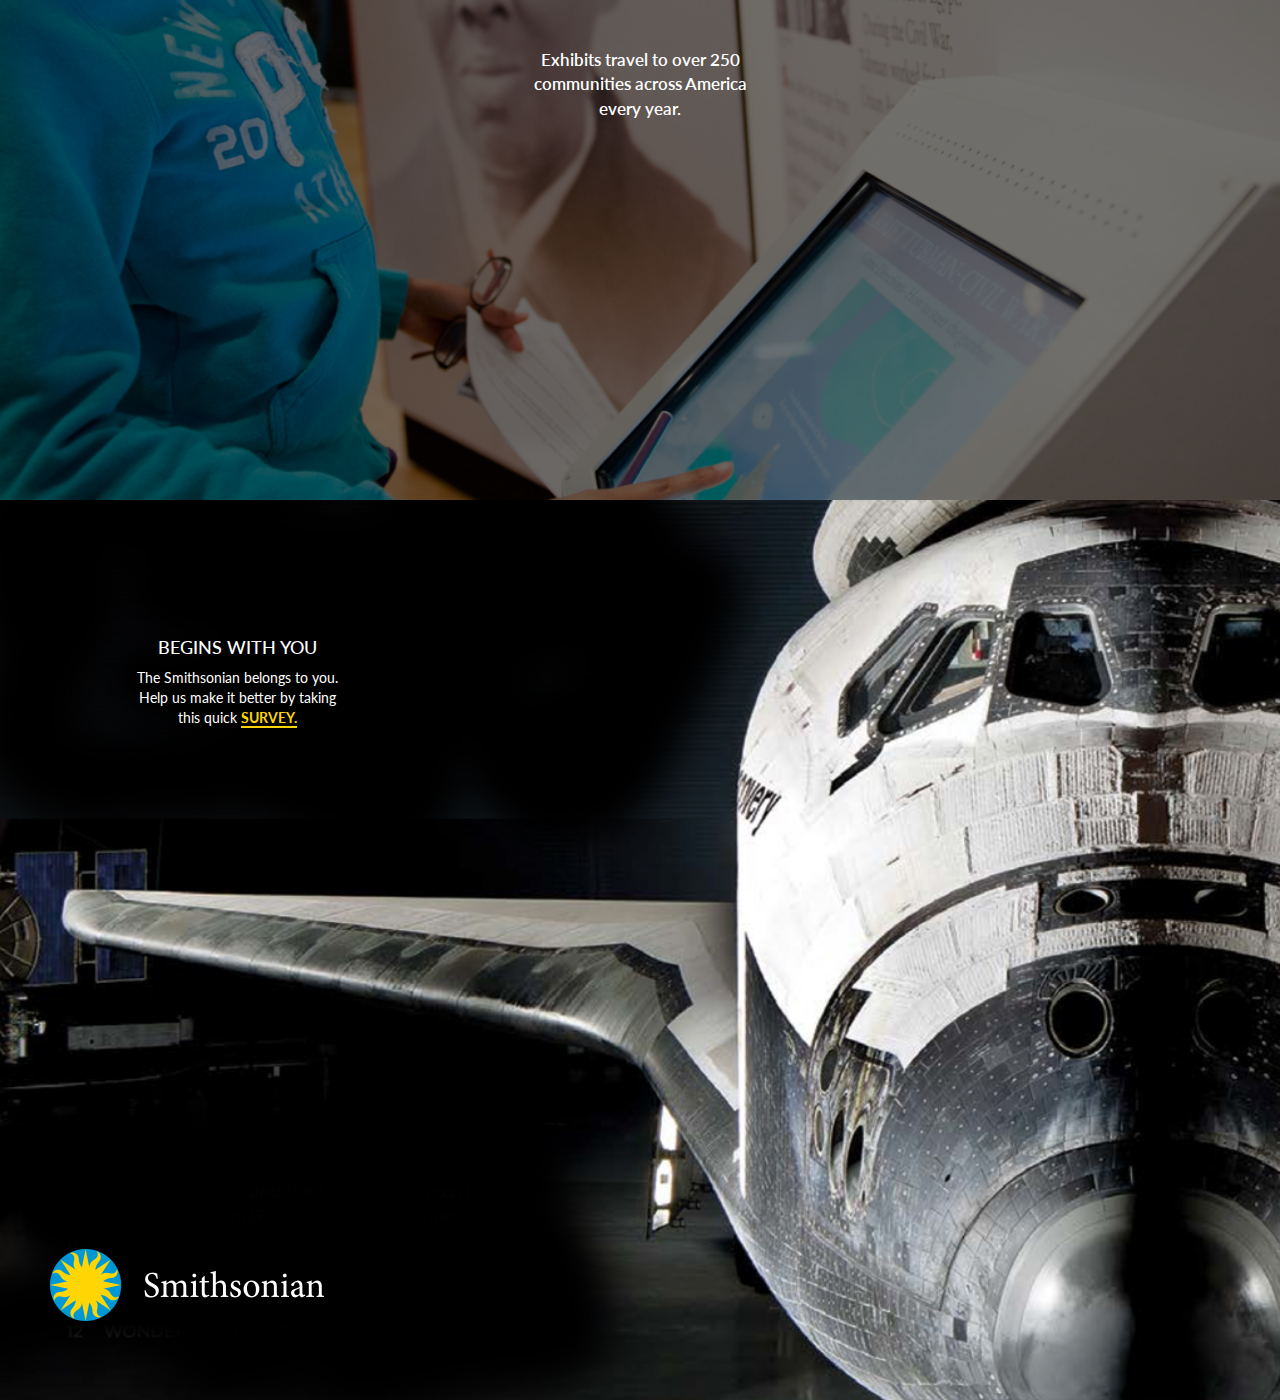
==== commit 3505402d: "fixed uri" ====
--- a/index.html
+++ b/index.html
@@ -27,11 +27,11 @@
 		<video width="100%" autoplay="autoplay" class="video" preload="auto" loop>
 			<source id="mp4" class="sources" src="video/smithsonian-mp4.mp4" data-uri="video/smithsonian-mp4.mp4" type="video/mp4" />
 			<source id="ogv" class="sources" src="video/smithsonian-ogv.ogv" data-uri="video/smithsonian-ogv.ogv" type="video/ogg" />
-			<source id="webm" class="sources" src="video/smithsonian-webm.webm" data-uri="video/smithsonian-webm.webm" type="video/webm" />
+			<source id="webm" class="sources" data-uri="video/smithsonian-webm.webm" data-uri="video/smithsonian-webm.webm" type="video/webm" />
 		</video>
 		<div class="smithsonian-logo">
 			<div>
-				<img src="smithsonian-proto/images/smithsonian_top_logo.png" alt="smithsonian logo" class="center-block" />
+				<img src="images/smithsonian_top_logo.png" alt="smithsonian logo" class="center-block" />
 			</div>
 		</div>
 		<div class="center-block header-caption">
@@ -42,10 +42,10 @@
 			<div class="mobile">
 				<h4>WONDER STARTS HERE</h4>
 			</div>
-			<a href="#smithsonian-2"><img src="smithsonian-proto/images/arrow-down.png" alt="arrow down" /></a>
+			<a href="#smithsonian-2"><img src="images/arrow-down.png" alt="arrow down" /></a>
 		</div>
 	</section>
-	<section id="smithsonian-2" class="preload" data-uri="smithsonian-proto/images/desktop/section-2.png">
+	<section id="smithsonian-2" class="preload" data-uri="images/desktop/section-2.png">
 		<div class="caption-container">
 			<div class="header-caption circle">
 				<h1>DID YOU HEAR?</h1>
@@ -53,14 +53,14 @@
 			</div>
 		</div>
 	</section>
-	<section id="smithsonian-3" class="preload" data-uri="smithsonian-proto/images/desktop/section-3.png">
+	<section id="smithsonian-3" class="preload" data-uri="images/desktop/section-3.png">
 		<div class="caption-container">
 			<div class="header-caption">
 				<p>At our astrophysical observatory, we've been watching the universe for more than a century.</p>
 			</div>
 		</div>
 	</section>
-	<section id="smithsonian-4" class="preload" data-uri="smithsonian-proto/images/desktop/section-4.png">
+	<section id="smithsonian-4" class="preload" data-uri="images/desktop/section-4.png">
 		<div class="caption-container">
 			<div class="header-caption circle">
 				<h1>DID YOU KNOW?</h1>
@@ -68,14 +68,14 @@
 			</div>
 		</div>
 	</section>
-	<section id="smithsonian-5" class="preload" data-uri="smithsonian-proto/images/desktop/section-5.png">
+	<section id="smithsonian-5" class="preload" data-uri="images/desktop/section-5.png">
 		<div class="caption-container">
 			<div class="header-caption">
 				<p>We save species such as cheetahs, giant pandas and Sumatran tigers, too.</p>
 			</div>
 		</div>
 	</section>
-	<section id="smithsonian-6" class="preload" data-uri="smithsonian-proto/images/desktop/section-6.png">
+	<section id="smithsonian-6" class="preload" data-uri="images/desktop/section-6.png">
 		<div class="caption-container">
 			<div class="header-caption circle">
 				<h1>ARE YOU RIDING?</h1>
@@ -83,14 +83,14 @@
 			</div>
 		</div>
 	</section>
-	<section id="smithsonian-7" class="preload" data-uri="smithsonian-proto/images/desktop/section-7.png">
+	<section id="smithsonian-7" class="preload" data-uri="images/desktop/section-7.png">
 		<div class="caption-container">
 			<div class="header-caption">
 				<p>Paik coined the term to refer to post-industrial telecommunications.</p>
 			</div>
 		</div>
 	</section>
-	<section id="smithsonian-8" class="preload" data-uri="smithsonian-proto/images/desktop/section-8.png">
+	<section id="smithsonian-8" class="preload" data-uri="images/desktop/section-8.png">
 		<div class="caption-container">
 			<div class="header-caption circle">
 				<h1>HAVE YOU<br />LISTENED?</h1>
@@ -98,14 +98,14 @@
 			</div>
 		</div>
 	</section>
-	<section id="smithsonian-9" class="preload" data-uri="smithsonian-proto/images/desktop/section-9.png">
+	<section id="smithsonian-9" class="preload" data-uri="images/desktop/section-9.png">
 		<div class="caption-container">
 			<div class="header-caption">
 				<p><span>Imaginaries</span> by LA band Quetzal won for Best Latin Rock, Urban or Alternative Album in 2012.</p>
 			</div>
 		</div>
 	</section>
-	<section id="smithsonian-10" class="preload" data-uri="smithsonian-proto/images/desktop/section-10.png">
+	<section id="smithsonian-10" class="preload" data-uri="images/desktop/section-10.png">
 		<div class="caption-container">
 			<div class="header-caption circle">
 				<h1>ARE YOU<br />CONNECTED?</h1>
@@ -113,14 +113,14 @@
 			</div>
 		</div>
 	</section>
-	<section id="smithsonian-11" class="preload" data-uri="smithsonian-proto/images/desktop/section-11.png">
+	<section id="smithsonian-11" class="preload" data-uri="images/desktop/section-11.png">
 		<div class="caption-container">
 			<div class="header-caption">
 				<p>We teach about 3.25 million students every year.</p>
 			</div>
 		</div>
 	</section>
-	<section id="smithsonian-12" class="preload" data-uri="smithsonian-proto/images/desktop/section-12.png">
+	<section id="smithsonian-12" class="preload" data-uri="images/desktop/section-12.png">
 		<div class="caption-container">
 			<div class="header-caption circle">
 				<h1>HAVE YOU<br />VISITED?</h1>
@@ -128,14 +128,14 @@
 			</div>
 		</div>
 	</section>
-	<section id="smithsonian-13" class="preload" data-uri="smithsonian-proto/images/desktop/section-13.png">
+	<section id="smithsonian-13" class="preload" data-uri="images/desktop/section-13.png">
 		<div class="caption-container">
 			<div class="header-caption">
 				<p>Exhibits travel to over 250 communities across America every year.</p>
 			</div>
 		</div>		
 	</section>
-	<section id="smithsonian-14" class="preload" data-uri="smithsonian-proto/images/desktop/section-14.png">
+	<section id="smithsonian-14" class="preload" data-uri="images/desktop/section-14.png">
 		<div class="wonder-begins">
 			<h1 class="mobile">WONDER</h1>
 			<h4>BEGINS WITH YOU</h4>
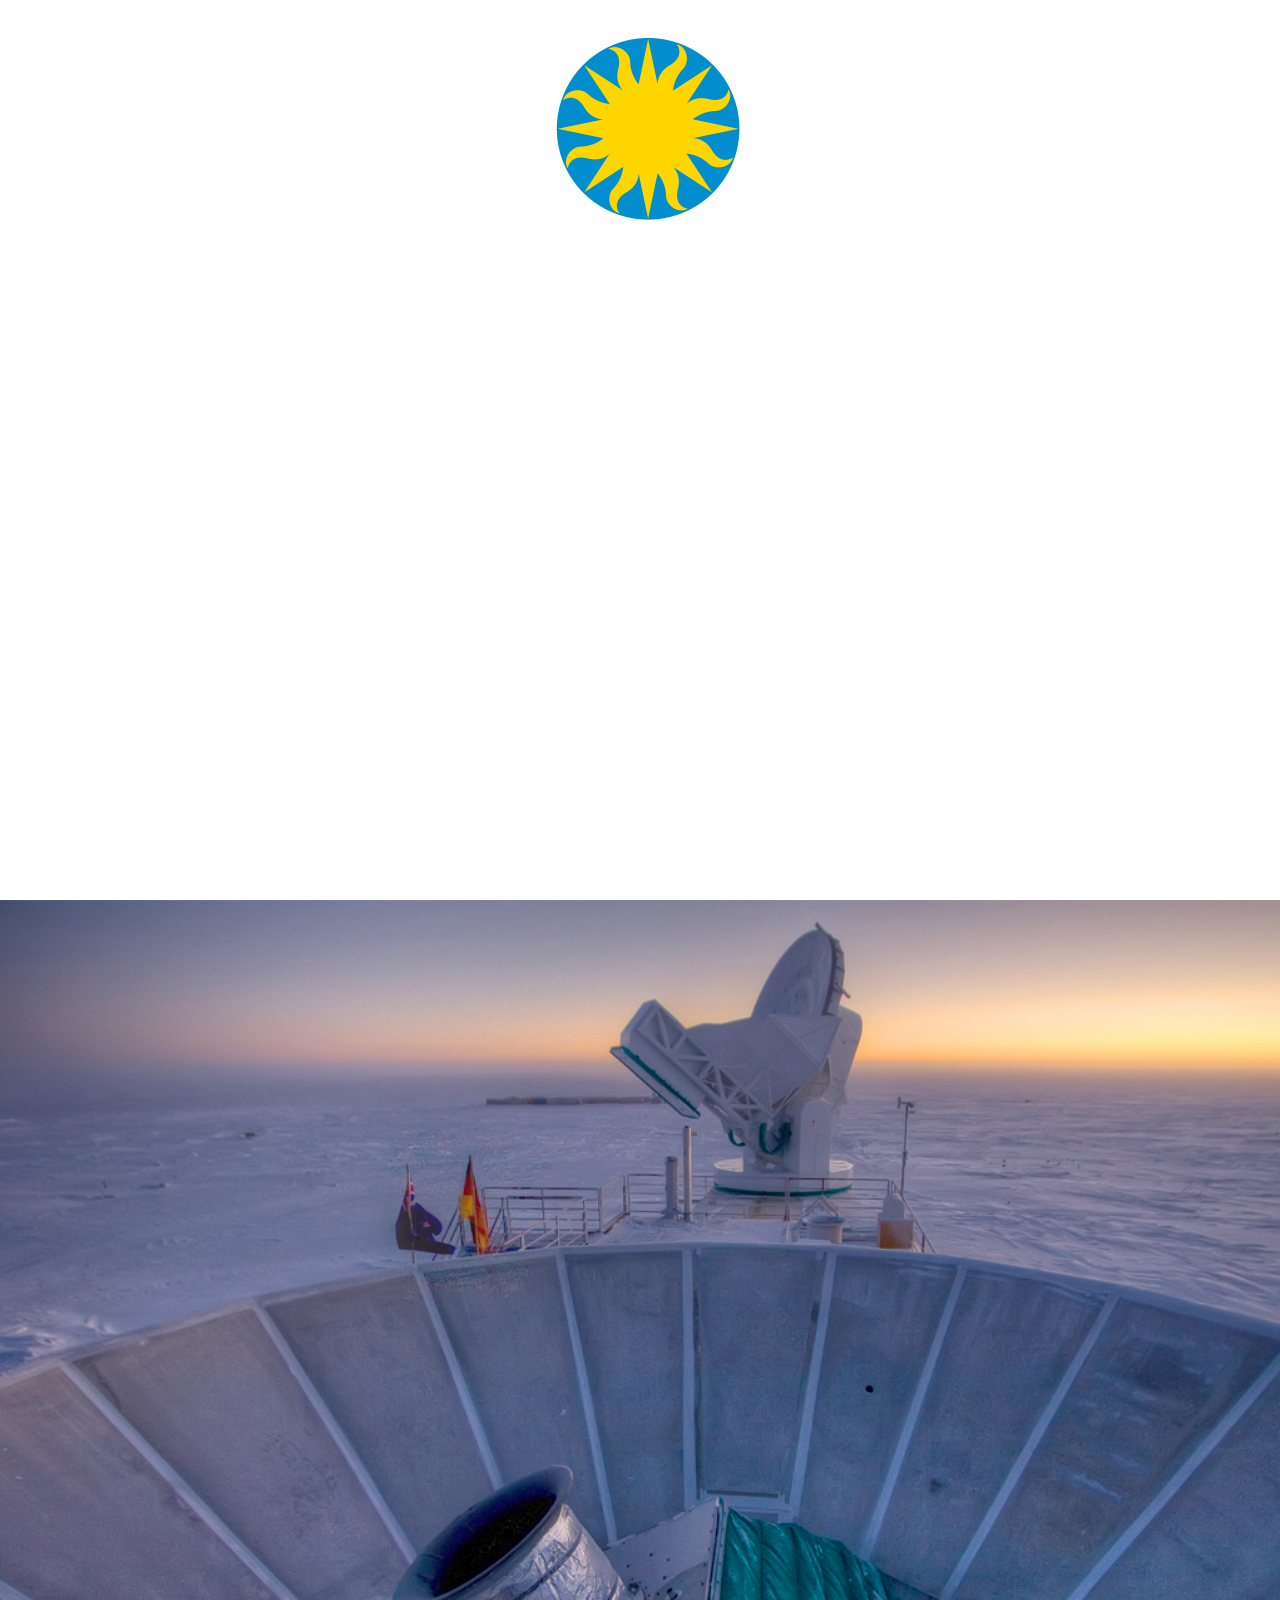
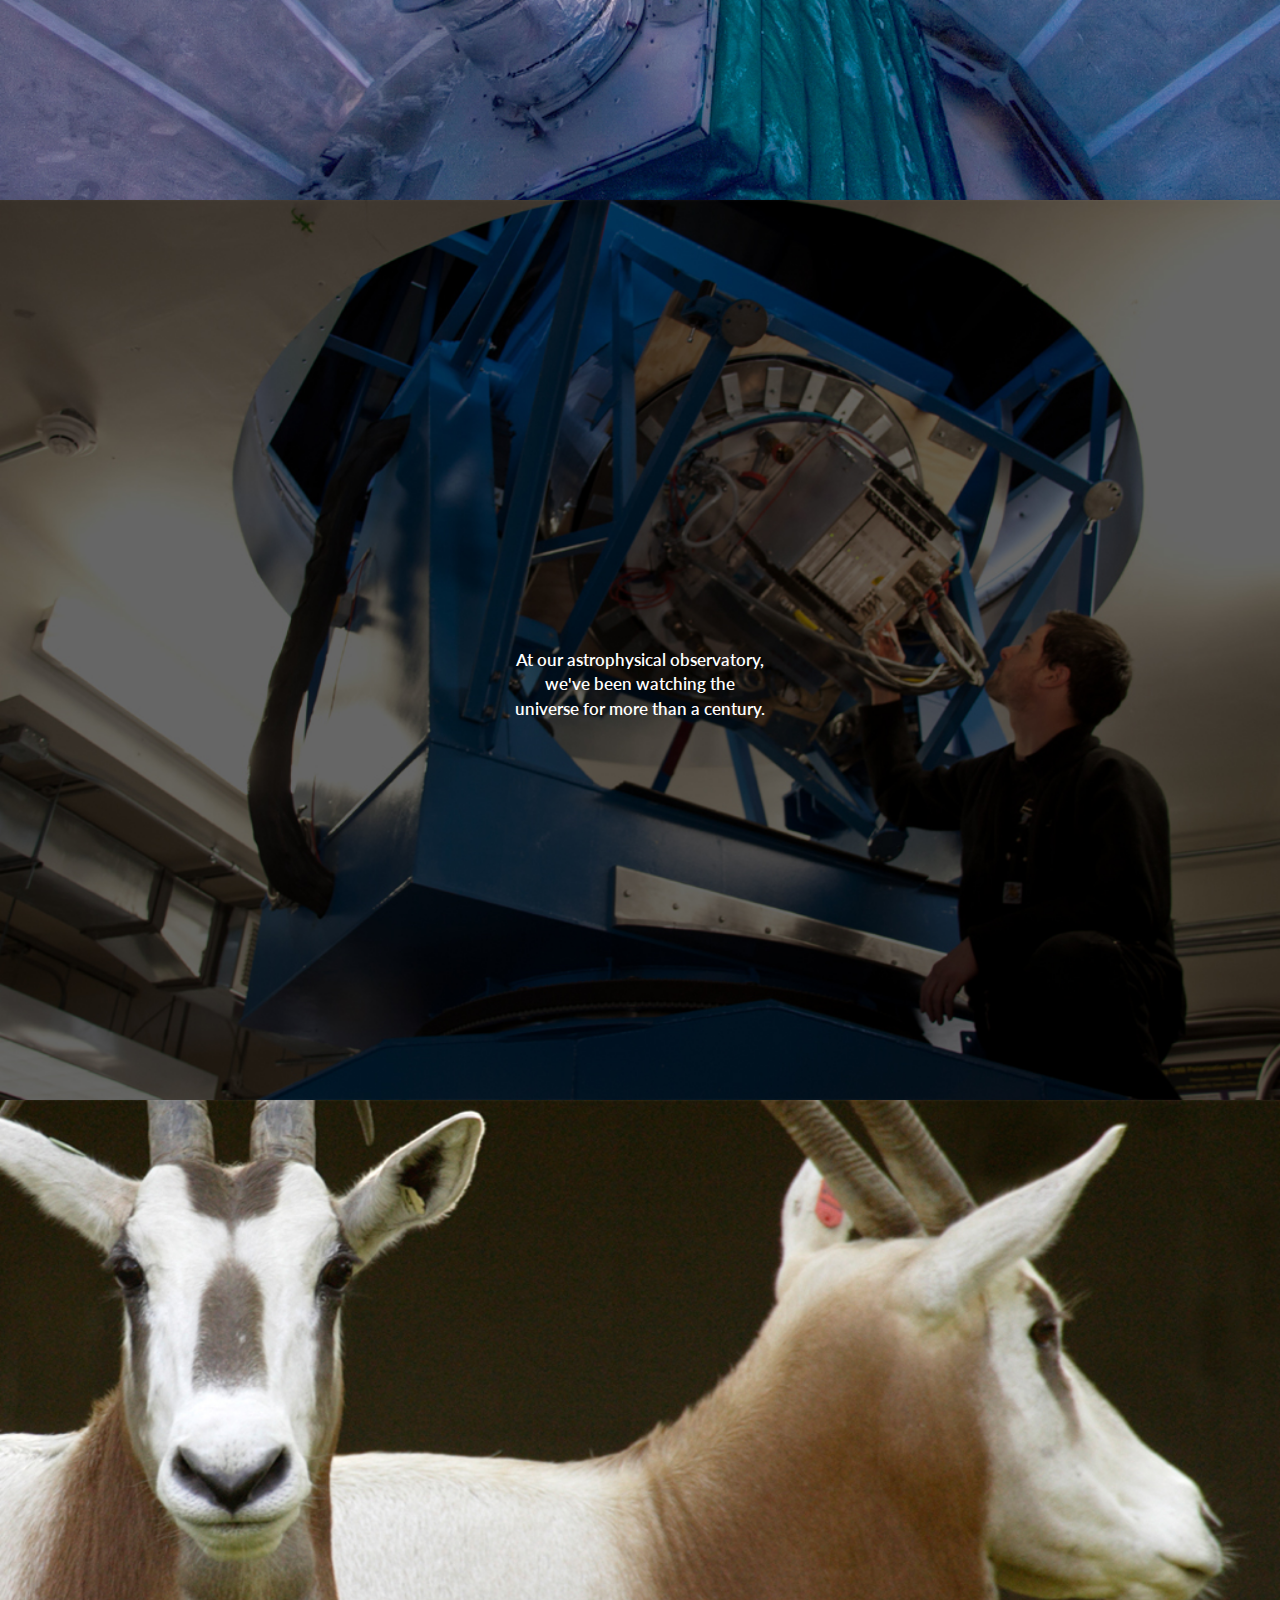
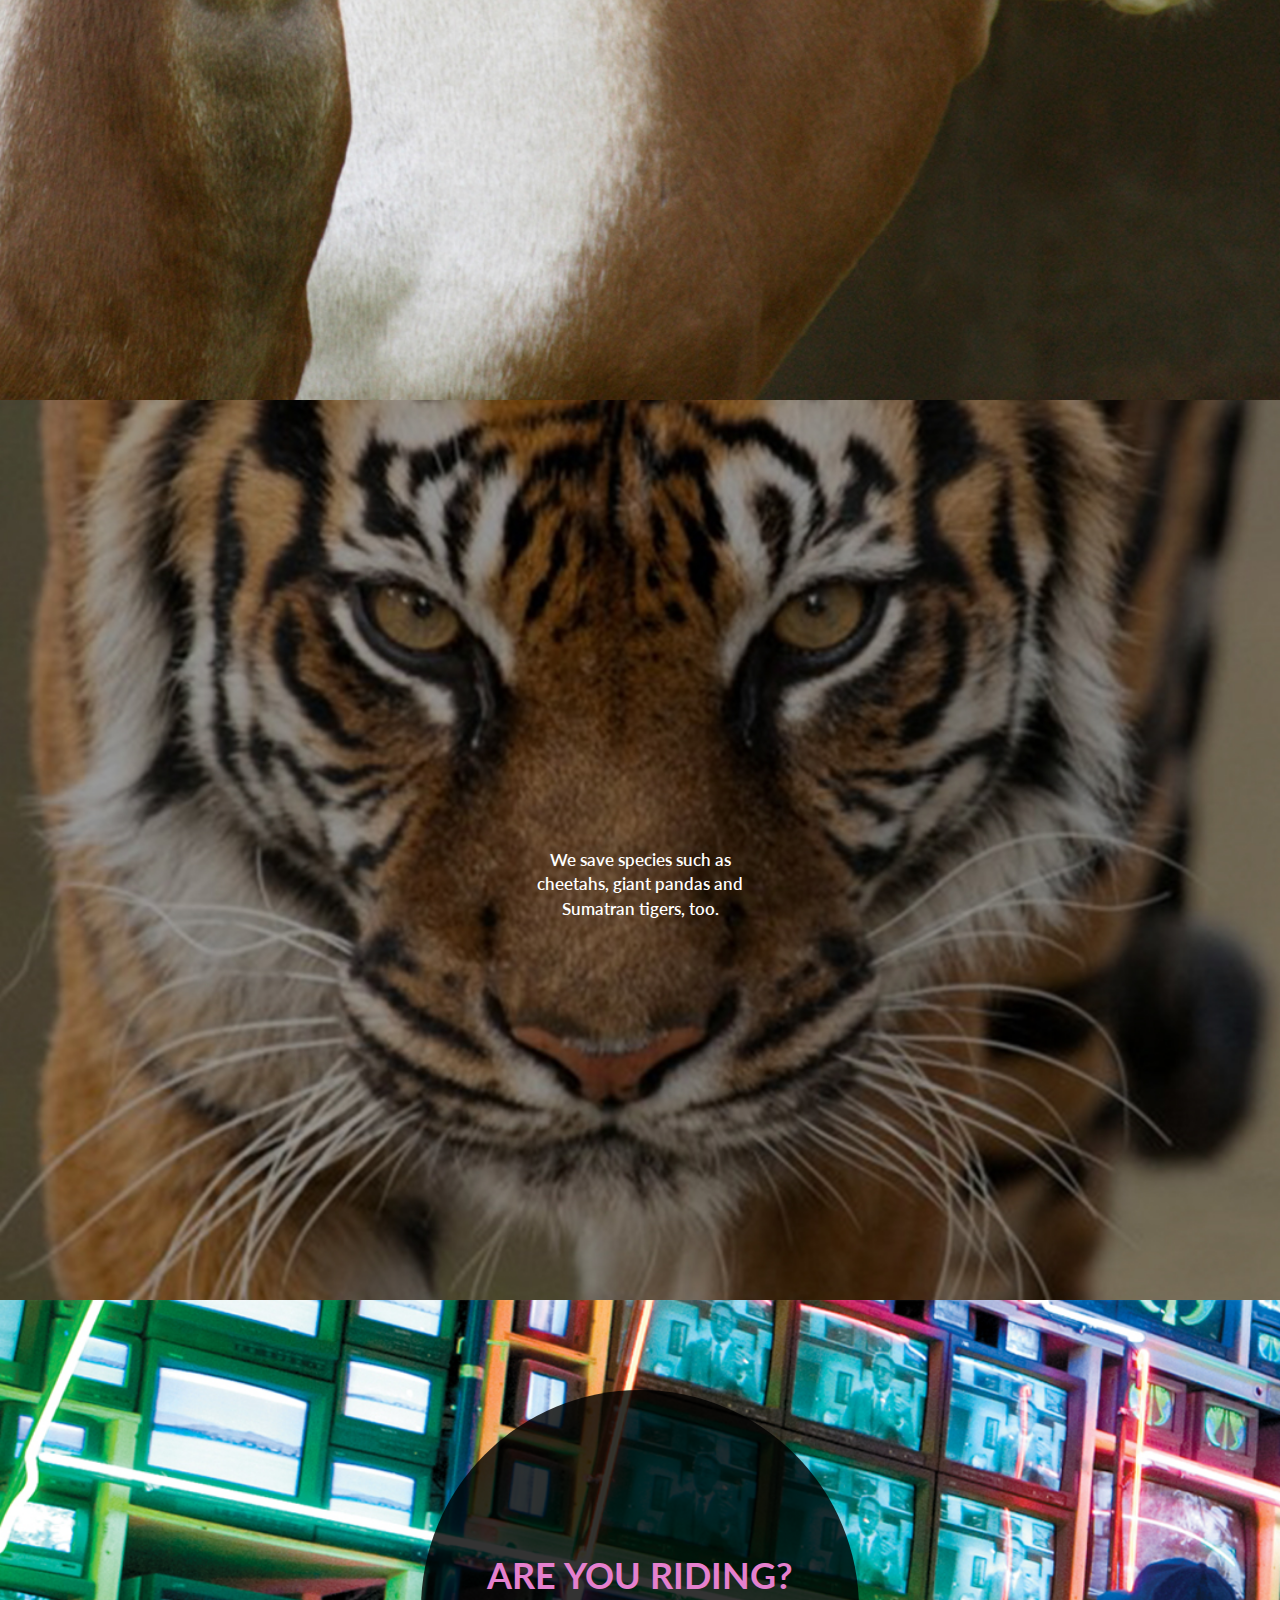
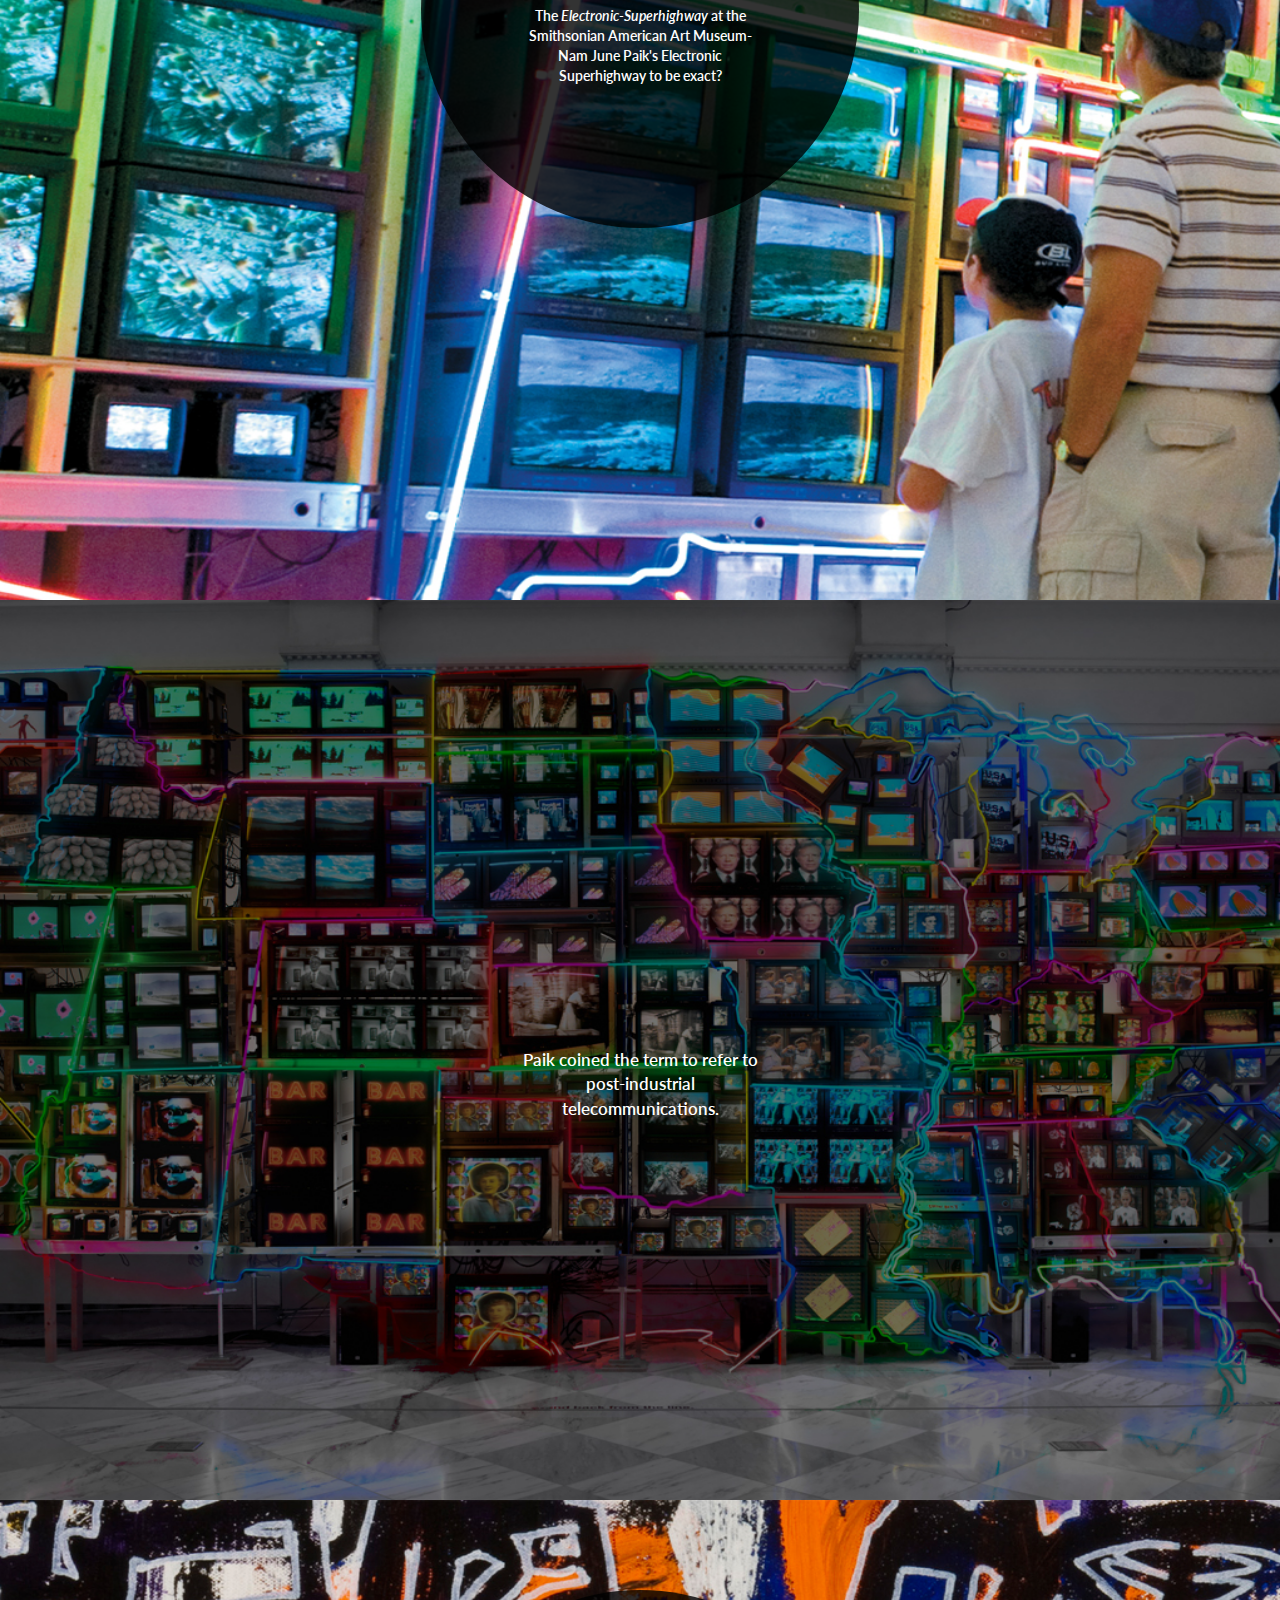
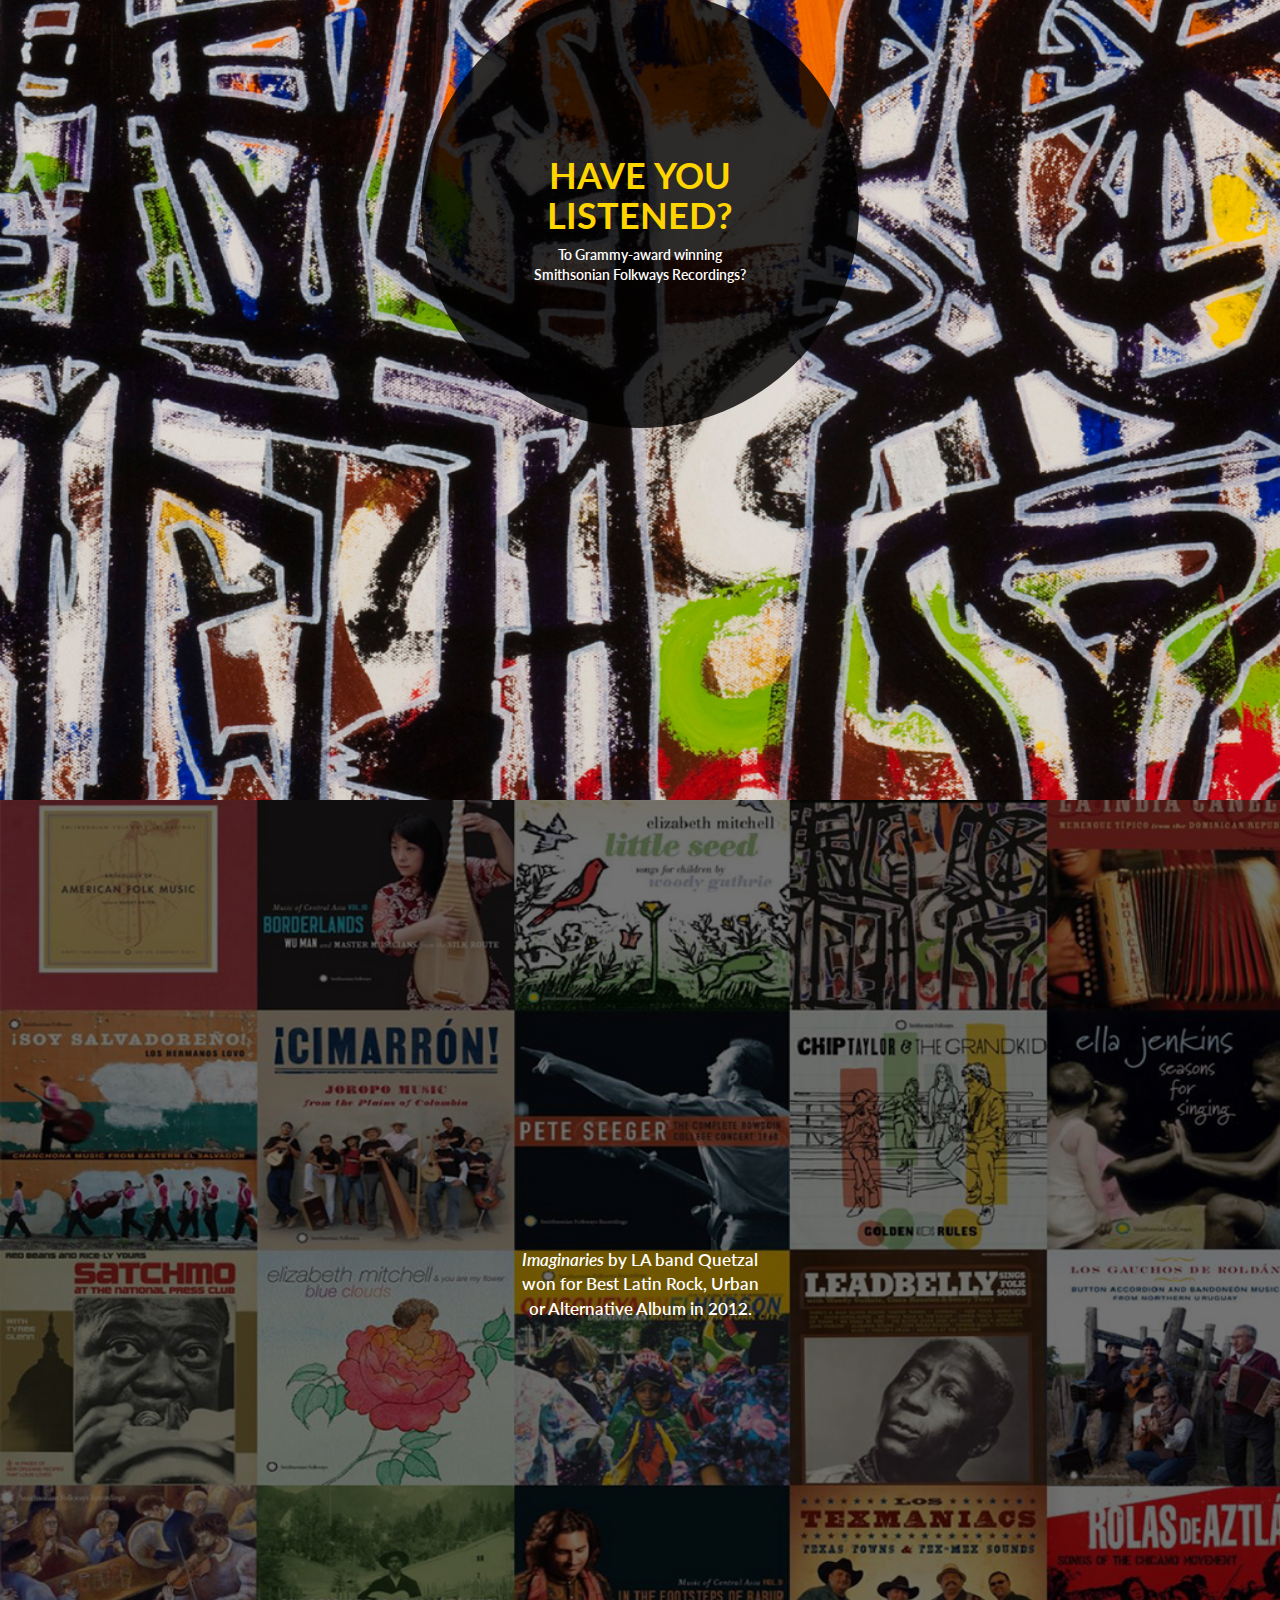
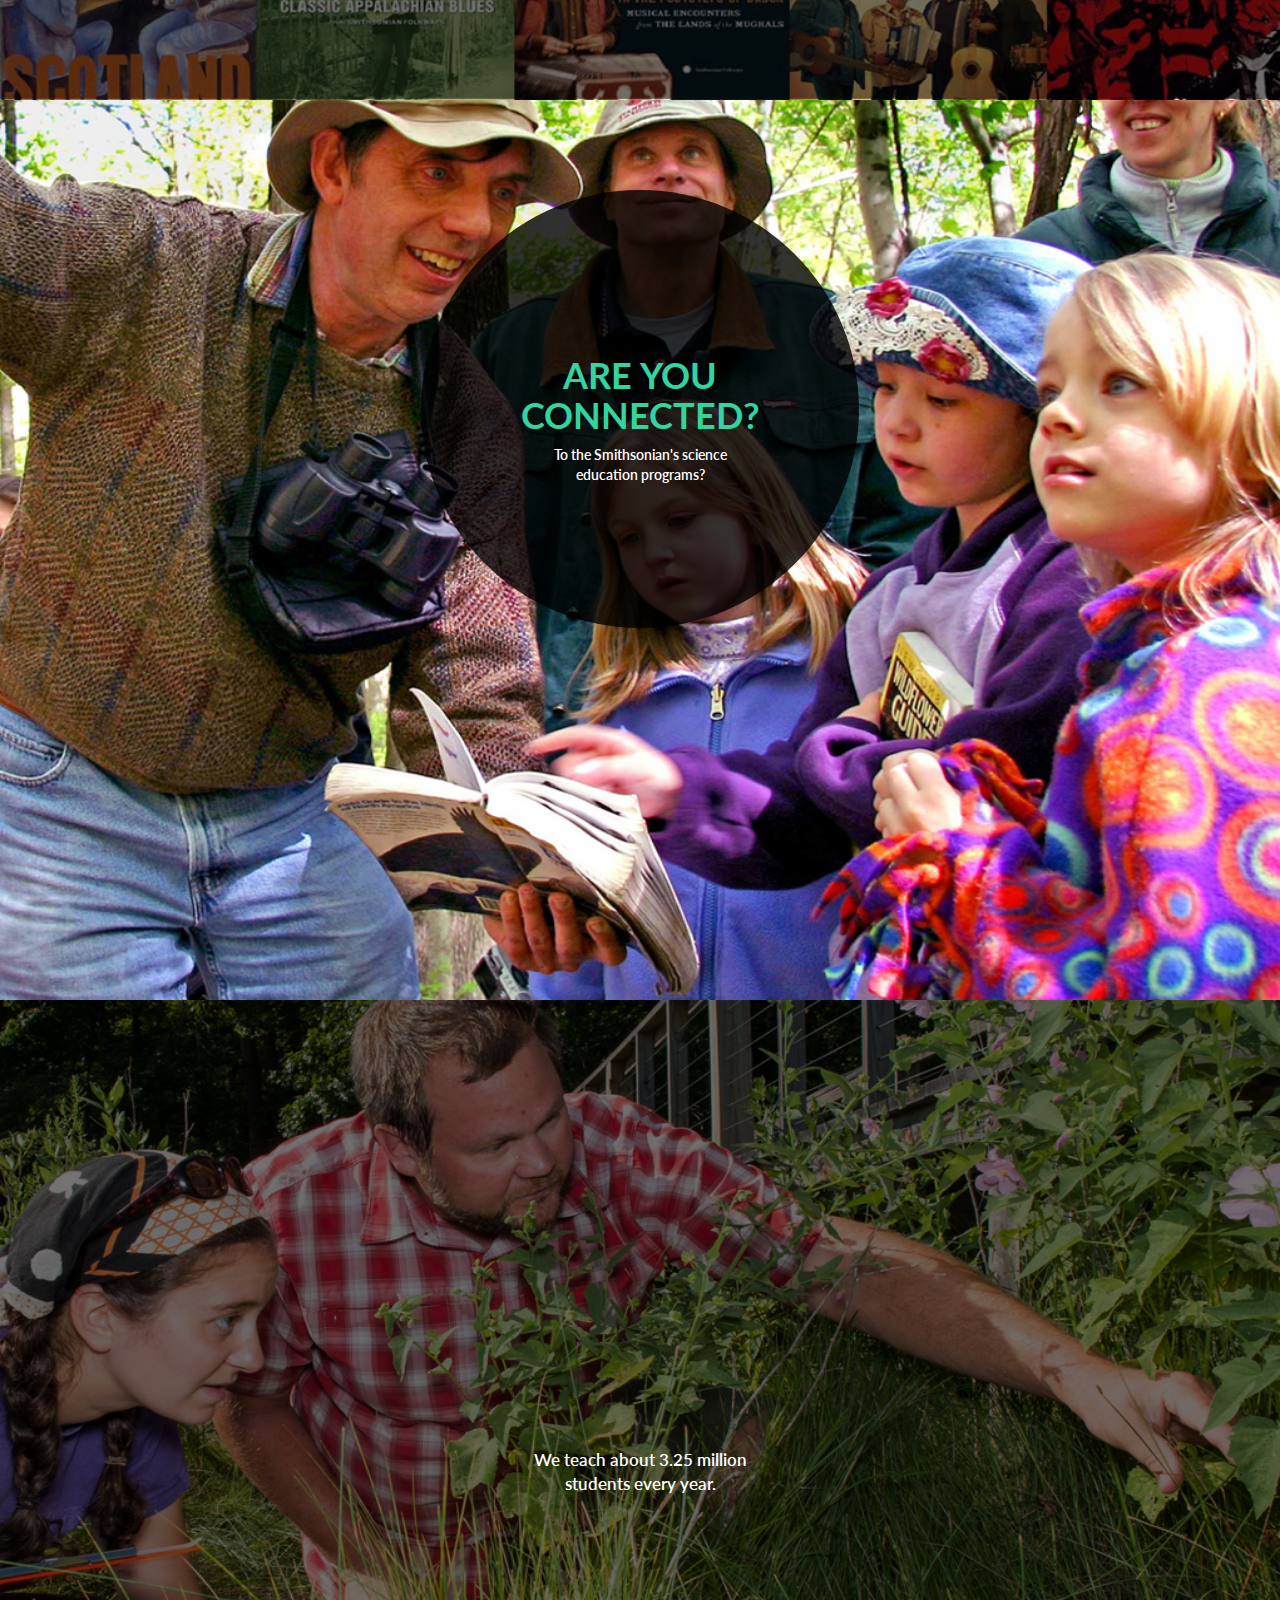
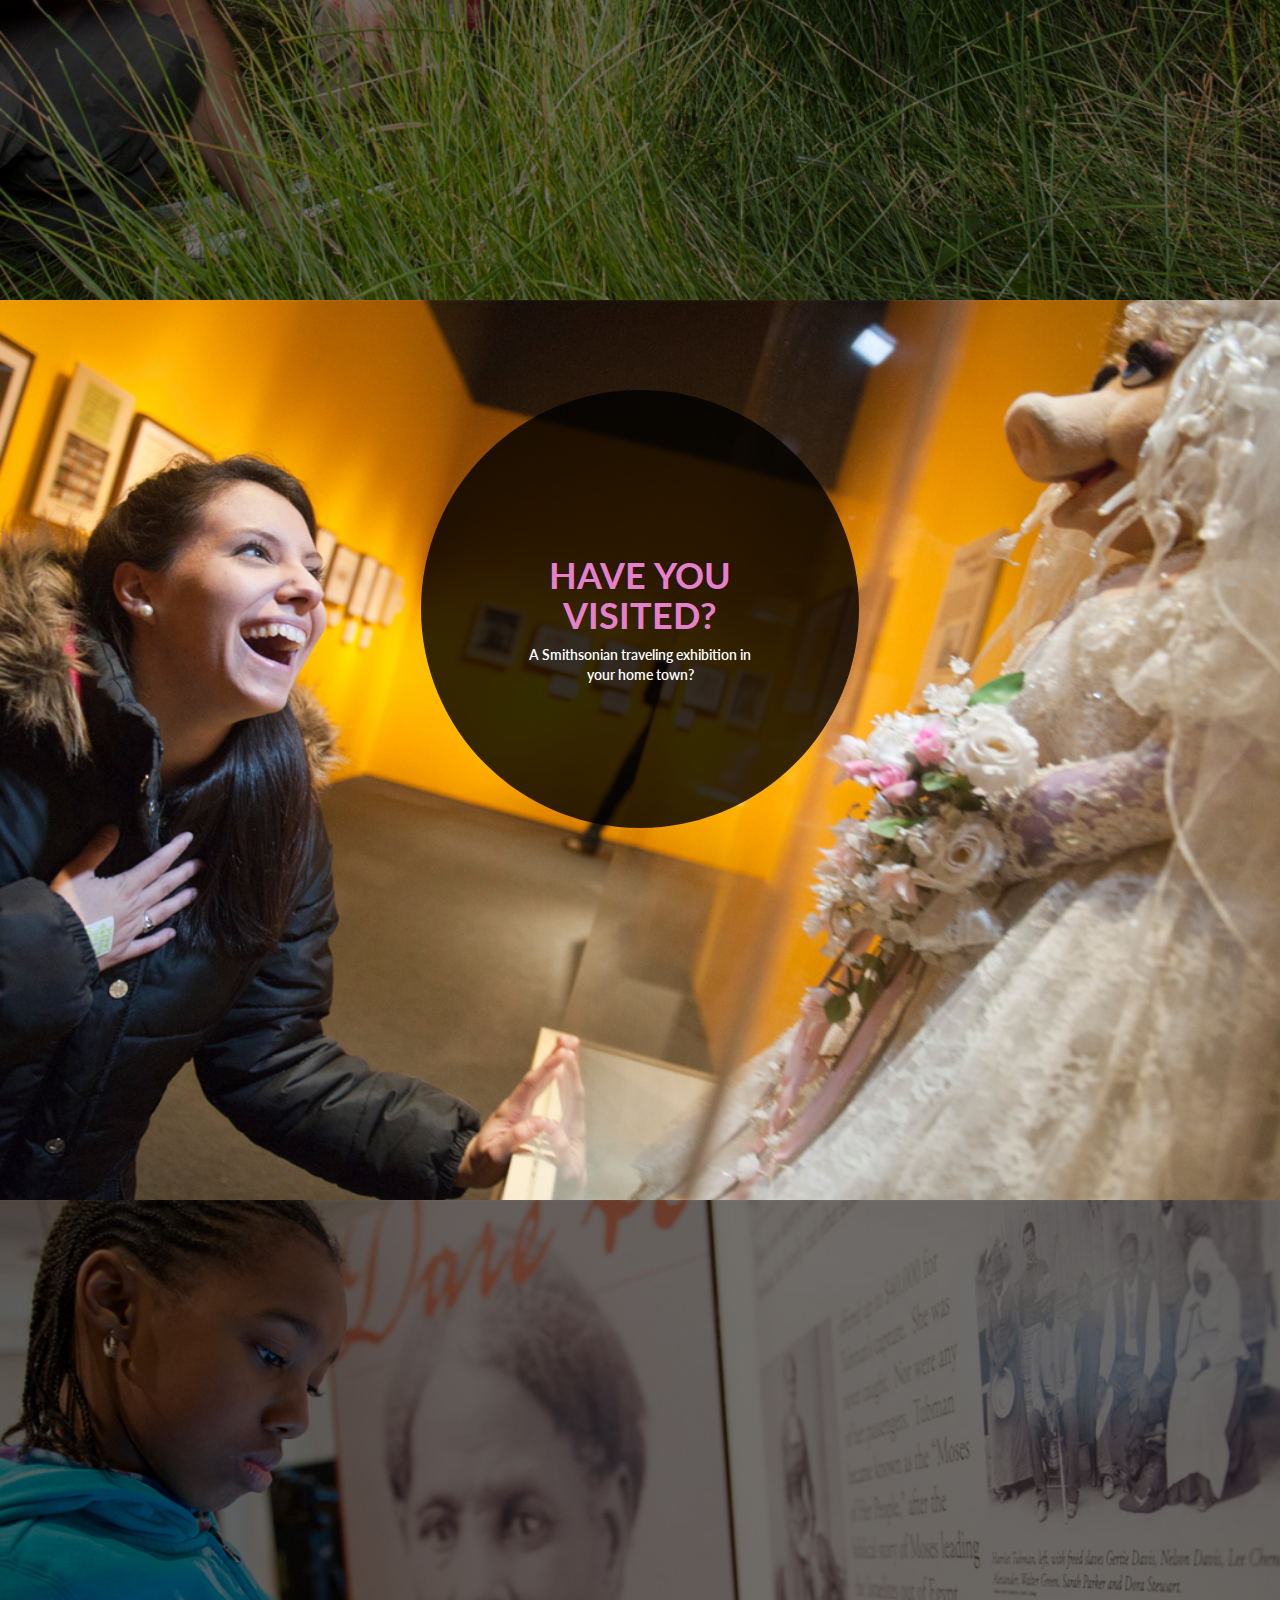
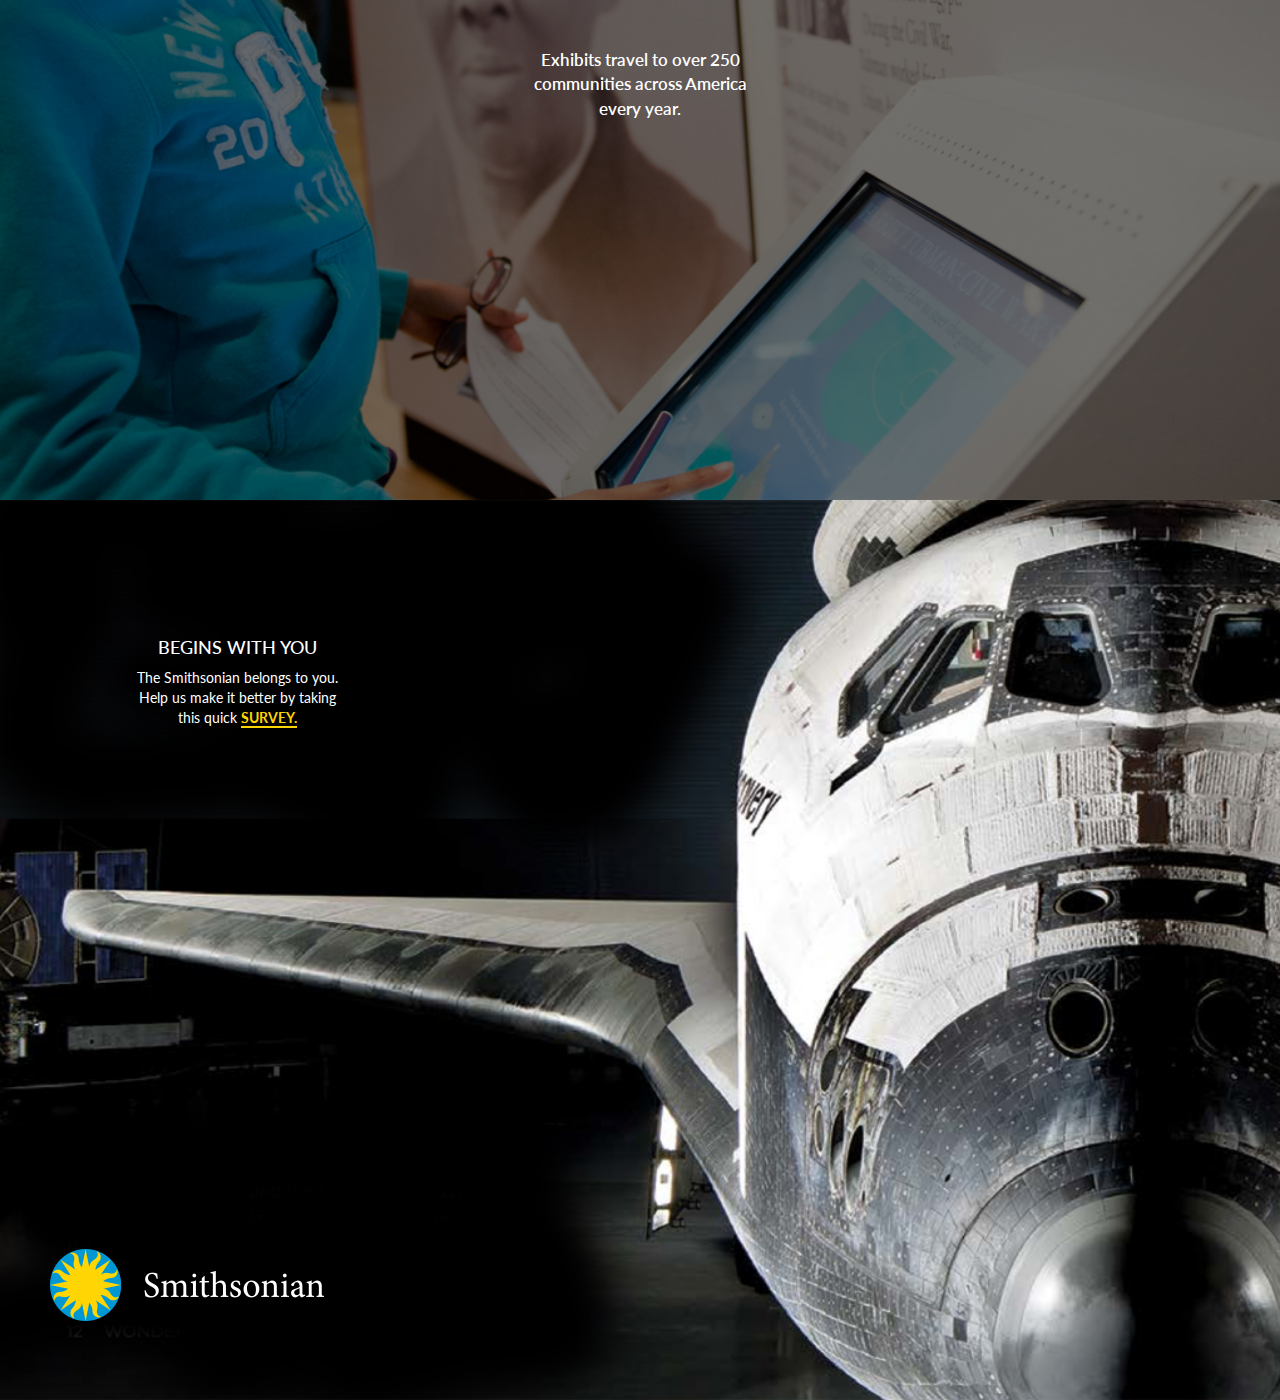
==== commit 61b8ec39: "added temporary loading screen" ====
--- a/index.html
+++ b/index.html
@@ -1,37 +1,34 @@
+<!DOCTYPE html>
 <html>
 <head>
 	<title>Smithsonian Institute</title>
 	<meta charset="utf-8">
 	<meta http-equiv="X-UA-Compatible" content="IE=edge">
     <meta name="viewport" content="width=device-width, initial-scale=1, maximum-scale=1, user-scalable=no">
-    <link href='http://fonts.googleapis.com/css?family=Lato' rel='stylesheet' type='text/css'>
+    <link href='http://fonts.googleapis.com/css?family=Lato:100,400,400italic' rel='stylesheet' type='text/css'>
 	<link rel="stylesheet" type="text/css" href="stylesheets/index.css" />
 	<link rel="stylesheet" href="stylesheets/bootstrap.min.css">
     <script src="js/jquery.1.11.1.min.js"></script>
+    <script src="js/jquery.nicescroll.js"></script>
     <script src="js/jquery-ui-1.10.4.custom.min.js"></script>
     <script src="js/customSmithsonian.js"></script>
-    <script src="js/bootstrap.min.js"></script>
-
 </head>
-<body>
+<body data-spy="scroll" data-target=".nav-bar" style="position:relative;">
 		<div class="preloader">
 			<div class="spinner">
-				<div class="bounce1"></div>
-				<div class="bounce2"></div>
-				<div class="bounce3"></div>
+				<img src="/images/smithsonian_loader_logo.png" alt="/images/smithsonian_loader_logo.png" class="loader" />
 			</div>
 		</div>
-
-	<nav></nav>
+		<nav class="nav nav-bar"></nav>
 	<section id="smithsonian-1">
 		<video width="100%" autoplay="autoplay" class="video" preload="auto" loop>
-			<source id="mp4" class="sources" src="video/smithsonian-mp4.mp4" data-uri="video/smithsonian-mp4.mp4" type="video/mp4" />
-			<source id="ogv" class="sources" src="video/smithsonian-ogv.ogv" data-uri="video/smithsonian-ogv.ogv" type="video/ogg" />
-			<source id="webm" class="sources" data-uri="video/smithsonian-webm.webm" data-uri="video/smithsonian-webm.webm" type="video/webm" />
+			<source id="mp4" src="http://s93.photobucket.com/user/bryangamotea/media/smithsonian-videos/smithsonian-mp4_zpsb8c18e1a.mp4.html" type="video/mp4" codecs='avc1.42E01E, mp4a.40.2"'/>
+			<source id="ogv" src="video/smithsonian-ogv.ogv" type="video/ogg" codecs='theora, vorbis"'/>
+			<source id="webm" src="video/smithsonian-webm.webm" type="video/webm" codecs='vp8, vorbis"'/>
 		</video>
 		<div class="smithsonian-logo">
 			<div>
-				<img src="images/smithsonian_top_logo.png" alt="smithsonian logo" class="center-block" />
+				<img src="/images/smithsonian_top_logo.png" alt="smithsonian logo" class="center-block" />
 			</div>
 		</div>
 		<div class="center-block header-caption">
@@ -42,10 +39,10 @@
 			<div class="mobile">
 				<h4>WONDER STARTS HERE</h4>
 			</div>
-			<a href="#smithsonian-2"><img src="images/arrow-down.png" alt="arrow down" /></a>
+			<a href="#smithsonian-2"><img src="/images/arrow-down.png" alt="arrow down" /></a>
 		</div>
 	</section>
-	<section id="smithsonian-2" class="preload" data-uri="images/desktop/section-2.png">
+	<section id="smithsonian-2" class="preload" data-uri="/images/desktop/section-2.jpg">
 		<div class="caption-container">
 			<div class="header-caption circle">
 				<h1>DID YOU HEAR?</h1>
@@ -53,14 +50,14 @@
 			</div>
 		</div>
 	</section>
-	<section id="smithsonian-3" class="preload" data-uri="images/desktop/section-3.png">
+	<section id="smithsonian-3" class="preload" data-uri="/images/desktop/section-3.jpg">
 		<div class="caption-container">
 			<div class="header-caption">
 				<p>At our astrophysical observatory, we've been watching the universe for more than a century.</p>
 			</div>
 		</div>
 	</section>
-	<section id="smithsonian-4" class="preload" data-uri="images/desktop/section-4.png">
+	<section id="smithsonian-4" class="preload" data-uri="/images/desktop/section-4.jpg">
 		<div class="caption-container">
 			<div class="header-caption circle">
 				<h1>DID YOU KNOW?</h1>
@@ -68,14 +65,14 @@
 			</div>
 		</div>
 	</section>
-	<section id="smithsonian-5" class="preload" data-uri="images/desktop/section-5.png">
+	<section id="smithsonian-5" class="preload" data-uri="/images/desktop/section-5.jpg">
 		<div class="caption-container">
 			<div class="header-caption">
 				<p>We save species such as cheetahs, giant pandas and Sumatran tigers, too.</p>
 			</div>
 		</div>
 	</section>
-	<section id="smithsonian-6" class="preload" data-uri="images/desktop/section-6.png">
+	<section id="smithsonian-6" class="preload" data-uri="/images/desktop/section-6.jpg">
 		<div class="caption-container">
 			<div class="header-caption circle">
 				<h1>ARE YOU RIDING?</h1>
@@ -83,14 +80,14 @@
 			</div>
 		</div>
 	</section>
-	<section id="smithsonian-7" class="preload" data-uri="images/desktop/section-7.png">
+	<section id="smithsonian-7" class="preload" data-uri="/images/desktop/section-7.jpg">
 		<div class="caption-container">
 			<div class="header-caption">
 				<p>Paik coined the term to refer to post-industrial telecommunications.</p>
 			</div>
 		</div>
 	</section>
-	<section id="smithsonian-8" class="preload" data-uri="images/desktop/section-8.png">
+	<section id="smithsonian-8" class="preload" data-uri="/images/desktop/section-8.jpg">
 		<div class="caption-container">
 			<div class="header-caption circle">
 				<h1>HAVE YOU<br />LISTENED?</h1>
@@ -98,14 +95,14 @@
 			</div>
 		</div>
 	</section>
-	<section id="smithsonian-9" class="preload" data-uri="images/desktop/section-9.png">
+	<section id="smithsonian-9" class="preload" data-uri="/images/desktop/section-9.jpg">
 		<div class="caption-container">
 			<div class="header-caption">
 				<p><span>Imaginaries</span> by LA band Quetzal won for Best Latin Rock, Urban or Alternative Album in 2012.</p>
 			</div>
 		</div>
 	</section>
-	<section id="smithsonian-10" class="preload" data-uri="images/desktop/section-10.png">
+	<section id="smithsonian-10" class="preload" data-uri="/images/desktop/section-10.jpg">
 		<div class="caption-container">
 			<div class="header-caption circle">
 				<h1>ARE YOU<br />CONNECTED?</h1>
@@ -113,14 +110,14 @@
 			</div>
 		</div>
 	</section>
-	<section id="smithsonian-11" class="preload" data-uri="images/desktop/section-11.png">
+	<section id="smithsonian-11" class="preload" data-uri="/images/desktop/section-11.jpg">
 		<div class="caption-container">
 			<div class="header-caption">
 				<p>We teach about 3.25 million students every year.</p>
 			</div>
 		</div>
 	</section>
-	<section id="smithsonian-12" class="preload" data-uri="images/desktop/section-12.png">
+	<section id="smithsonian-12" class="preload" data-uri="/images/desktop/section-12.jpg">
 		<div class="caption-container">
 			<div class="header-caption circle">
 				<h1>HAVE YOU<br />VISITED?</h1>
@@ -128,16 +125,16 @@
 			</div>
 		</div>
 	</section>
-	<section id="smithsonian-13" class="preload" data-uri="images/desktop/section-13.png">
+	<section id="smithsonian-13" class="preload" data-uri="/images/desktop/section-13.jpg">
 		<div class="caption-container">
 			<div class="header-caption">
 				<p>Exhibits travel to over 250 communities across America every year.</p>
 			</div>
 		</div>		
 	</section>
-	<section id="smithsonian-14" class="preload" data-uri="images/desktop/section-14.png">
+	<section id="smithsonian-14" class="preload" data-uri="/images/desktop/section-14.jpg">
 		<div class="wonder-begins">
-			<h1 class="mobile">WONDER</h1>
+			<h1 class="mobile tablet">WONDER</h1>
 			<h4>BEGINS WITH YOU</h4>
 			<p>The Smithsonian belongs to you. Help us make it better by taking this quick <span>SURVEY.</span></p>
 		</div>
@@ -146,5 +143,15 @@
 	<div id="fixed-footer">
 		<h4>MAKE A DIFFERENCE. <span>TAKE OUR SURVEY</span></h4>
 	</div>
+	<script src="js/bootstrap.min.js"></script>
+	<script>
+		$(document).ready(function(){
+			$("html").niceScroll({
+				scrollspeed: "200"
+			});
+			$('.spinner').fadeOut('slow');
+			$('.preloader').delay(350).fadeOut('slow');
+		});
+	</script>
 </body>
 </html>--- a/stylesheets/index.css
+++ b/stylesheets/index.css
@@ -4,7 +4,7 @@
   padding: 0;
   font-family: 'Lato', sans-serif !important;
   width: 100%;
-  background-color: #000;
+  height: 100%;
 }
 
 /* line 20, ../sass/index.scss */
@@ -74,7 +74,7 @@
   margin: 0;
   width: 100%;
   height: 100%;
-  background-color: #000;
+  /*background-color: #000;*/
   background-repeat: no-repeat;
   -moz-background-size: 100% 100%;
   -webkit-background-size: 100% 100%;
@@ -146,7 +146,11 @@
   background-image: url();
 }
 
-/* line 90, ../sass/index.scss */
+/* line 89, ../sass/index.scss */
+#smithsonian-1 {
+  background-color: transparent;
+}
+/* line 91, ../sass/index.scss */
 #smithsonian-1 video {
   position: absolute;
   z-index: -1;
@@ -157,21 +161,21 @@
   right: 0;
   bottom: 0;
 }
-/* line 100, ../sass/index.scss */
+/* line 101, ../sass/index.scss */
 #smithsonian-1 .smithsonian-logo img {
   padding-top: 3%;
 }
-/* line 103, ../sass/index.scss */
+/* line 104, ../sass/index.scss */
 #smithsonian-1 .header-caption {
   text-align: center;
   margin-top: 10%;
   color: white;
 }
-/* line 108, ../sass/index.scss */
+/* line 109, ../sass/index.scss */
 #smithsonian-1 .header-caption h1:nth-child(1) {
   margin-bottom: 0;
 }
-/* line 111, ../sass/index.scss */
+/* line 112, ../sass/index.scss */
 #smithsonian-1 .header-caption h1:nth-child(2) {
   margin-top: 0;
 }
@@ -195,32 +199,32 @@
   font-weight: 600;
 }
 
-/* line 136, ../sass/index.scss */
+/* line 135, ../sass/index.scss */
 #smithsonian-3 .caption-container {
   color: white;
   font-weight: 600;
   text-align: center;
   margin-top: 35%;
 }
-/* line 138, ../sass/index.scss */
+/* line 137, ../sass/index.scss */
 #smithsonian-3 .caption-container p {
   width: 250px;
   margin: 0 auto;
   font-size: 17px;
 }
 
-/* line 147, ../sass/index.scss */
+/* line 145, ../sass/index.scss */
 #smithsonian-4 .header-caption {
   text-align: center;
   display: none;
 }
-/* line 150, ../sass/index.scss */
+/* line 148, ../sass/index.scss */
 #smithsonian-4 .header-caption h1 {
   color: #32d4a0;
   font-weight: bold;
   margin-top: 38%;
 }
-/* line 153, ../sass/index.scss */
+/* line 151, ../sass/index.scss */
 #smithsonian-4 .header-caption p {
   margin: 0 auto;
   width: 229px;
@@ -228,67 +232,67 @@
   font-weight: 600;
 }
 
-/* line 163, ../sass/index.scss */
+/* line 160, ../sass/index.scss */
 #smithsonian-5 .caption-container {
   color: white;
   font-weight: 600;
   text-align: center;
   margin-top: 35%;
 }
-/* line 165, ../sass/index.scss */
+/* line 162, ../sass/index.scss */
 #smithsonian-5 .caption-container p {
   width: 250px;
   margin: 0 auto;
   font-size: 17px;
 }
 
-/* line 174, ../sass/index.scss */
+/* line 170, ../sass/index.scss */
 #smithsonian-6 .header-caption {
   text-align: center;
 }
-/* line 176, ../sass/index.scss */
+/* line 172, ../sass/index.scss */
 #smithsonian-6 .header-caption h1 {
   color: #e580ce;
   font-weight: bold;
   margin-top: 38%;
 }
-/* line 179, ../sass/index.scss */
+/* line 175, ../sass/index.scss */
 #smithsonian-6 .header-caption p {
   margin: 0 auto;
   width: 229px;
   color: white;
   font-weight: 600;
 }
-/* line 184, ../sass/index.scss */
+/* line 180, ../sass/index.scss */
 #smithsonian-6 .header-caption p span {
   font-style: italic;
 }
 
-/* line 192, ../sass/index.scss */
+/* line 187, ../sass/index.scss */
 #smithsonian-7 .caption-container {
   color: white;
   font-weight: 600;
   text-align: center;
   margin-top: 35%;
 }
-/* line 194, ../sass/index.scss */
+/* line 189, ../sass/index.scss */
 #smithsonian-7 .caption-container p {
   width: 250px;
   margin: 0 auto;
   font-size: 17px;
 }
 
-/* line 203, ../sass/index.scss */
+/* line 197, ../sass/index.scss */
 #smithsonian-8 .header-caption {
   text-align: center;
 }
-/* line 205, ../sass/index.scss */
+/* line 199, ../sass/index.scss */
 #smithsonian-8 .header-caption h1 {
   color: #ffd500;
   font-weight: bold;
   margin-top: 38%;
 }
-/* line 208, ../sass/index.scss */
+/* line 202, ../sass/index.scss */
 #smithsonian-8 .header-caption p {
   margin: 0 auto;
   width: 229px;
@@ -296,35 +300,35 @@
   font-weight: 600;
 }
 
-/* line 218, ../sass/index.scss */
+/* line 211, ../sass/index.scss */
 #smithsonian-9 .caption-container {
   color: white;
   font-weight: 600;
   text-align: center;
   margin-top: 35%;
 }
-/* line 220, ../sass/index.scss */
+/* line 213, ../sass/index.scss */
 #smithsonian-9 .caption-container p {
   width: 250px;
   margin: 0 auto;
   font-size: 17px;
 }
-/* line 224, ../sass/index.scss */
+/* line 217, ../sass/index.scss */
 #smithsonian-9 .caption-container p span {
   font-style: italic;
 }
 
-/* line 232, ../sass/index.scss */
+/* line 224, ../sass/index.scss */
 #smithsonian-10 .header-caption {
   text-align: center;
 }
-/* line 234, ../sass/index.scss */
+/* line 226, ../sass/index.scss */
 #smithsonian-10 .header-caption h1 {
   color: #32d4a0;
   font-weight: bold;
   margin-top: 38%;
 }
-/* line 237, ../sass/index.scss */
+/* line 229, ../sass/index.scss */
 #smithsonian-10 .header-caption p {
   margin: 0 auto;
   width: 229px;
@@ -332,31 +336,31 @@
   font-weight: 600;
 }
 
-/* line 247, ../sass/index.scss */
+/* line 238, ../sass/index.scss */
 #smithsonian-11 .caption-container {
   color: white;
   font-weight: 600;
   text-align: center;
   margin-top: 35%;
 }
-/* line 249, ../sass/index.scss */
+/* line 240, ../sass/index.scss */
 #smithsonian-11 .caption-container p {
   width: 250px;
   margin: 0 auto;
   font-size: 17px;
 }
 
-/* line 258, ../sass/index.scss */
+/* line 248, ../sass/index.scss */
 #smithsonian-12 .header-caption {
   text-align: center;
 }
-/* line 260, ../sass/index.scss */
+/* line 250, ../sass/index.scss */
 #smithsonian-12 .header-caption h1 {
   color: #e580ce;
   font-weight: bold;
   margin-top: 38%;
 }
-/* line 263, ../sass/index.scss */
+/* line 253, ../sass/index.scss */
 #smithsonian-12 .header-caption p {
   margin: 0 auto;
   width: 229px;
@@ -364,21 +368,21 @@
   font-weight: 600;
 }
 
-/* line 273, ../sass/index.scss */
+/* line 262, ../sass/index.scss */
 #smithsonian-13 .caption-container {
   color: white;
   font-weight: 600;
   text-align: center;
   margin-top: 35%;
 }
-/* line 275, ../sass/index.scss */
+/* line 264, ../sass/index.scss */
 #smithsonian-13 .caption-container p {
   width: 250px;
   margin: 0 auto;
   font-size: 17px;
 }
 
-/* line 285, ../sass/index.scss */
+/* line 272, ../sass/index.scss */
 #smithsonian-14 .wonder-begins {
   position: absolute;
   margin-top: 10%;
@@ -386,17 +390,17 @@
   text-align: center;
   margin-left: 10%;
 }
-/* line 291, ../sass/index.scss */
+/* line 278, ../sass/index.scss */
 #smithsonian-14 .wonder-begins p {
   width: 219px;
 }
-/* line 293, ../sass/index.scss */
+/* line 280, ../sass/index.scss */
 #smithsonian-14 .wonder-begins p span {
   font-weight: 700;
   color: #ffd500;
   border-bottom: 2px solid #ffd500;
 }
-/* line 300, ../sass/index.scss */
+/* line 287, ../sass/index.scss */
 #smithsonian-14 .smithsonian-bottom-logo {
   background-image: url("/images/smithsonian-bottom-logo.png");
   background-repeat: no-repeat;
@@ -406,7 +410,7 @@
   margin-left: 50px;
 }
 
-/* line 309, ../sass/index.scss */
+/* line 296, ../sass/index.scss */
 #fixed-footer {
   background-image: url("/images/footer-dashes.png");
   background-repeat: repeat-x;
@@ -419,18 +423,18 @@
   width: 100%;
   display: none;
 }
-/* line 320, ../sass/index.scss */
+/* line 307, ../sass/index.scss */
 #fixed-footer h4 {
   vertical-align: middle;
   padding-top: 20px;
 }
-/* line 323, ../sass/index.scss */
+/* line 310, ../sass/index.scss */
 #fixed-footer h4 span {
   color: #ffd500;
   font-weight: bold;
 }
 
-/* line 329, ../sass/index.scss */
+/* line 316, ../sass/index.scss */
 .mobile {
   display: none;
 }
@@ -445,36 +449,40 @@
   		-o-background-attachment: fixed;
   		background-attachment: fixed;
   	}*/
+  /* line 329, ../sass/index.scss */
+  .tablet {
+    display: block;
+  }
 }
 @media screen and (max-width: 767px) {
-  /* line 344, ../sass/index.scss */
+  /* line 334, ../sass/index.scss */
   nav {
     margin-top: 19% !important;
   }
 
-  /* line 347, ../sass/index.scss */
+  /* line 337, ../sass/index.scss */
   video {
     display: none;
   }
 
-  /* line 350, ../sass/index.scss */
+  /* line 340, ../sass/index.scss */
   .mobile {
     display: block;
     padding-top: 105px;
   }
 
-  /* line 354, ../sass/index.scss */
+  /* line 344, ../sass/index.scss */
   .desktop-tablet {
     display: none;
   }
 
-  /* line 357, ../sass/index.scss */
+  /* line 347, ../sass/index.scss */
   .smithsonian-logo img {
     width: 181px;
     padding-top: 85px !important;
   }
 
-  /* line 361, ../sass/index.scss */
+  /* line 351, ../sass/index.scss */
   .circle {
     width: 294px !important;
     height: 294px;
@@ -484,19 +492,19 @@
     margin-top: 6%;
   }
 
-  /* line 369, ../sass/index.scss */
+  /* line 359, ../sass/index.scss */
   .header-caption h1 {
     margin-top: 17% !important;
     padding-top: 105px;
   }
 
-  /* line 373, ../sass/index.scss */
+  /* line 363, ../sass/index.scss */
   .caption-container {
     max-width: 100%;
     min-width: 100%;
   }
 
-  /* line 377, ../sass/index.scss */
+  /* line 367, ../sass/index.scss */
   section {
     -moz-background-size: 100% 100% !important;
     -webkit-background-size: 100% 100% !important;
@@ -504,205 +512,205 @@
     background-attachment: scroll !important;
   }
 
+  /* line 375, ../sass/index.scss */
+  #smithsonian-1.lazy-background.inview {
+    background-image: url("/images/mobile/section-1.jpg") !important;
+  }
+
+  /* line 375, ../sass/index.scss */
+  #smithsonian-2.lazy-background.inview {
+    background-image: url("/images/mobile/section-2.jpg") !important;
+  }
+
+  /* line 375, ../sass/index.scss */
+  #smithsonian-3.lazy-background.inview {
+    background-image: url("/images/mobile/section-3.jpg") !important;
+  }
+
+  /* line 375, ../sass/index.scss */
+  #smithsonian-4.lazy-background.inview {
+    background-image: url("/images/mobile/section-4.jpg") !important;
+  }
+
+  /* line 375, ../sass/index.scss */
+  #smithsonian-5.lazy-background.inview {
+    background-image: url("/images/mobile/section-5.jpg") !important;
+  }
+
+  /* line 375, ../sass/index.scss */
+  #smithsonian-6.lazy-background.inview {
+    background-image: url("/images/mobile/section-6.jpg") !important;
+  }
+
+  /* line 375, ../sass/index.scss */
+  #smithsonian-7.lazy-background.inview {
+    background-image: url("/images/mobile/section-7.jpg") !important;
+  }
+
+  /* line 375, ../sass/index.scss */
+  #smithsonian-8.lazy-background.inview {
+    background-image: url("/images/mobile/section-8.jpg") !important;
+  }
+
+  /* line 375, ../sass/index.scss */
+  #smithsonian-9.lazy-background.inview {
+    background-image: url("/images/mobile/section-9.jpg") !important;
+  }
+
+  /* line 375, ../sass/index.scss */
+  #smithsonian-10.lazy-background.inview {
+    background-image: url("/images/mobile/section-10.jpg") !important;
+  }
+
+  /* line 375, ../sass/index.scss */
+  #smithsonian-11.lazy-background.inview {
+    background-image: url("/images/mobile/section-11.jpg") !important;
+  }
+
+  /* line 375, ../sass/index.scss */
+  #smithsonian-12.lazy-background.inview {
+    background-image: url("/images/mobile/section-12.jpg") !important;
+  }
+
+  /* line 375, ../sass/index.scss */
+  #smithsonian-13.lazy-background.inview {
+    background-image: url("/images/mobile/section-13.jpg") !important;
+  }
+
+  /* line 375, ../sass/index.scss */
+  #smithsonian-14.lazy-background.inview {
+    background-image: url("/images/mobile/section-14.jpg") !important;
+  }
+
+  /* line 379, ../sass/index.scss */
+  #smithsonian-1 {
+    background-image: url("/images/mobile/section-1.jpg");
+  }
+
+  /* line 382, ../sass/index.scss */
+  #smithsonian-2 {
+    background-image: url("/images/mobile/section-2.jpg");
+  }
+
   /* line 385, ../sass/index.scss */
-  #smithsonian-1.lazy-background.inview {
-    background-image: url("/images/mobile/section-1.png") !important;
-  }
-
-  /* line 385, ../sass/index.scss */
-  #smithsonian-2.lazy-background.inview {
-    background-image: url("/images/mobile/section-2.png") !important;
-  }
-
-  /* line 385, ../sass/index.scss */
-  #smithsonian-3.lazy-background.inview {
-    background-image: url("/images/mobile/section-3.png") !important;
-  }
-
-  /* line 385, ../sass/index.scss */
-  #smithsonian-4.lazy-background.inview {
-    background-image: url("/images/mobile/section-4.png") !important;
-  }
-
-  /* line 385, ../sass/index.scss */
-  #smithsonian-5.lazy-background.inview {
-    background-image: url("/images/mobile/section-5.png") !important;
-  }
-
-  /* line 385, ../sass/index.scss */
-  #smithsonian-6.lazy-background.inview {
-    background-image: url("/images/mobile/section-6.png") !important;
-  }
-
-  /* line 385, ../sass/index.scss */
-  #smithsonian-7.lazy-background.inview {
-    background-image: url("/images/mobile/section-7.png") !important;
-  }
-
-  /* line 385, ../sass/index.scss */
-  #smithsonian-8.lazy-background.inview {
-    background-image: url("/images/mobile/section-8.png") !important;
-  }
-
-  /* line 385, ../sass/index.scss */
-  #smithsonian-9.lazy-background.inview {
-    background-image: url("/images/mobile/section-9.png") !important;
-  }
-
-  /* line 385, ../sass/index.scss */
-  #smithsonian-10.lazy-background.inview {
-    background-image: url("/images/mobile/section-10.png") !important;
-  }
-
-  /* line 385, ../sass/index.scss */
-  #smithsonian-11.lazy-background.inview {
-    background-image: url("/images/mobile/section-11.png") !important;
-  }
-
-  /* line 385, ../sass/index.scss */
-  #smithsonian-12.lazy-background.inview {
-    background-image: url("/images/mobile/section-12.png") !important;
-  }
-
-  /* line 385, ../sass/index.scss */
-  #smithsonian-13.lazy-background.inview {
-    background-image: url("/images/mobile/section-13.png") !important;
-  }
-
-  /* line 385, ../sass/index.scss */
-  #smithsonian-14.lazy-background.inview {
-    background-image: url("/images/mobile/section-14.png") !important;
-  }
-
-  /* line 389, ../sass/index.scss */
-  #smithsonian-1 {
-    background-image: url("/images/mobile/section-1.png");
-  }
-
-  /* line 392, ../sass/index.scss */
-  #smithsonian-2 {
-    background-image: url("/images/mobile/section-2.png");
-  }
-
-  /* line 395, ../sass/index.scss */
   #smithsonian-3 {
-    background-image: url("/images/mobile/section-3.png");
-  }
-  /* line 397, ../sass/index.scss */
+    background-image: url("/images/mobile/section-3.jpg");
+  }
+  /* line 387, ../sass/index.scss */
   #smithsonian-3 p {
     font-size: 32px;
     width: 295px !important;
     padding-top: 20%;
   }
 
-  /* line 403, ../sass/index.scss */
+  /* line 393, ../sass/index.scss */
   #smithsonian-4 {
-    background-image: url("/images/mobile/section-4.png");
-  }
-
-  /* line 406, ../sass/index.scss */
+    background-image: url("/images/mobile/section-4.jpg");
+  }
+
+  /* line 396, ../sass/index.scss */
   #smithsonian-5 {
-    background-image: url("/images/mobile/section-5.png");
-  }
-  /* line 408, ../sass/index.scss */
+    background-image: url("/images/mobile/section-5.jpg");
+  }
+  /* line 398, ../sass/index.scss */
   #smithsonian-5 p {
     font-size: 32px;
     width: 295px !important;
     padding-top: 20%;
   }
 
-  /* line 414, ../sass/index.scss */
+  /* line 404, ../sass/index.scss */
   #smithsonian-6 {
-    background-image: url("/images/mobile/section-6.png");
-  }
-
-  /* line 417, ../sass/index.scss */
+    background-image: url("/images/mobile/section-6.jpg");
+  }
+
+  /* line 407, ../sass/index.scss */
   #smithsonian-7 {
-    background-image: url("/images/mobile/section-7.png");
-  }
-  /* line 419, ../sass/index.scss */
+    background-image: url("/images/mobile/section-7.jpg");
+  }
+  /* line 409, ../sass/index.scss */
   #smithsonian-7 p {
     font-size: 32px;
     width: 295px !important;
     padding-top: 20%;
   }
 
-  /* line 425, ../sass/index.scss */
+  /* line 415, ../sass/index.scss */
   #smithsonian-8 {
-    background-image: url("/images/mobile/section-8.png");
-  }
-
-  /* line 428, ../sass/index.scss */
+    background-image: url("/images/mobile/section-8.jpg");
+  }
+
+  /* line 418, ../sass/index.scss */
   #smithsonian-9 {
-    background-image: url("/images/mobile/section-9.png");
-  }
-  /* line 430, ../sass/index.scss */
+    background-image: url("/images/mobile/section-9.jpg");
+  }
+  /* line 420, ../sass/index.scss */
   #smithsonian-9 p {
     font-size: 32px;
     width: 295px !important;
     padding-top: 20%;
   }
 
-  /* line 436, ../sass/index.scss */
+  /* line 426, ../sass/index.scss */
   #smithsonian-10 {
-    background-image: url("/images/mobile/section-10.png");
-  }
-
-  /* line 439, ../sass/index.scss */
+    background-image: url("/images/mobile/section-10.jpg");
+  }
+
+  /* line 429, ../sass/index.scss */
   #smithsonian-11 {
-    background-image: url("/images/mobile/section-11.png");
-  }
-  /* line 441, ../sass/index.scss */
+    background-image: url("/images/mobile/section-11.jpg");
+  }
+  /* line 431, ../sass/index.scss */
   #smithsonian-11 p {
     font-size: 32px;
     width: 295px !important;
     padding-top: 20%;
   }
 
-  /* line 447, ../sass/index.scss */
+  /* line 437, ../sass/index.scss */
   #smithsonian-12 {
-    background-image: url("/images/mobile/section-12.png");
-  }
-
-  /* line 450, ../sass/index.scss */
+    background-image: url("/images/mobile/section-12.jpg");
+  }
+
+  /* line 440, ../sass/index.scss */
   #smithsonian-13 {
-    background-image: url("/images/mobile/section-13.png");
-  }
-  /* line 452, ../sass/index.scss */
+    background-image: url("/images/mobile/section-13.jpg");
+  }
+  /* line 442, ../sass/index.scss */
   #smithsonian-13 p {
     font-size: 32px;
     width: 295px !important;
     padding-top: 20%;
   }
 
-  /* line 458, ../sass/index.scss */
+  /* line 448, ../sass/index.scss */
   #smithsonian-14 {
-    background-image: url("/images/mobile/section-14.png");
-  }
-  /* line 460, ../sass/index.scss */
+    background-image: url("/images/mobile/section-14.jpg");
+  }
+  /* line 450, ../sass/index.scss */
   #smithsonian-14 .wonder-begins {
     padding-top: 170px;
     position: initial !important;
     margin-top: initial !important;
     margin-left: initial !important;
   }
-  /* line 465, ../sass/index.scss */
+  /* line 455, ../sass/index.scss */
   #smithsonian-14 .wonder-begins h1, #smithsonian-14 .wonder-begins h4 {
     margin: 0;
     padding: 0;
     position: initial;
   }
-  /* line 470, ../sass/index.scss */
+  /* line 460, ../sass/index.scss */
   #smithsonian-14 .wonder-begins p {
     width: 252px;
     margin: 0 auto;
     font-size: 18;
     margin-top: 30px;
   }
-  /* line 477, ../sass/index.scss */
+  /* line 467, ../sass/index.scss */
   #smithsonian-14 .smithsonian-bottom-logo {
     margin-left: auto !important;
-    background-image: url("/images/smithsonian-bottom-logo-mobile.png");
+    background-image: url("/images/smithsonian-bottom-logo-mobile.jpg");
     height: 34px;
     width: 128px;
     margin-top: 145px !important;
@@ -712,7 +720,7 @@
 /******************
 	Preloader
 *****************/
-/* line 493, ../sass/index.scss */
+/* line 483, ../sass/index.scss */
 .preloader {
   position: fixed;
   top: 0;
@@ -722,7 +730,7 @@
   background-color: #000;
   z-index: 9999;
 }
-/* line 501, ../sass/index.scss */
+/* line 491, ../sass/index.scss */
 .preloader .spinner {
   font-weight: 300;
   color: #fff;
@@ -731,55 +739,51 @@
   left: 50%;
   right: 0;
   width: 70px;
-  -webkit-transform: translate(-50%, -50%);
-  -moz-transform: translate(-50%, -50%);
-  transform: translate(-50%, -50%);
-}
-/* line 512, ../sass/index.scss */
-.preloader .spinner div {
-  width: 18px;
-  height: 18px;
-  background-color: #fff;
-  border-radius: 100%;
+}
+/* line 502, ../sass/index.scss */
+.preloader .spinner .loader {
+  text-align: center;
+  margin-left: -100%;
+  margin-top: -100%;
   display: inline-block;
-  -webkit-animation: bouncedelay 1.4s infinite ease-in-out;
-  animation: bouncedelay 1.4s infinite ease-in-out;
+  -webkit-animation: rotate 3s infinite ease;
+  animation: rotate 3s infinite ease;
   -webkit-animation-fill-mode: both;
   animation-fill-mode: both;
 }
-/* line 523, ../sass/index.scss */
-.preloader .spinner .bounce1 {
-  -webkit-animation-delay: -0.32s;
-  animation-delay: -0.32s;
-}
-/* line 527, ../sass/index.scss */
-.preloader .spinner .bounce2 {
-  -webkit-animation-delay: -0.16s;
-  animation-delay: -0.16s;
-}
-
-@-webkit-keyframes bouncedelay {
+
+@-webkit-keyframes rotate {
+  /* line 522, ../sass/index.scss */
+  0% {
+    transform: rotate(0deg);
+    -webkit-transform: rotate(0deg);
+    -moz-transform: rotate(0deg);
+    -o-transform: rotate(0deg);
+  }
+
+  /* line 528, ../sass/index.scss */
+  100% {
+    transform: rotate(360deg);
+    -webkit-transform: rotate(360deg);
+    -moz-transform: rotate(360deg);
+    -o-transform: rotate(360deg);
+  }
+}
+
+@keyframes rotate {
   /* line 537, ../sass/index.scss */
-  0%, 80%, 100% {
-    -webkit-transform: scale(0);
-  }
-
-  /* line 538, ../sass/index.scss */
-  40% {
-    -webkit-transform: scale(1);
-  }
-}
-
-@keyframes bouncedelay {
-  /* line 542, ../sass/index.scss */
-  0%, 80%, 100% {
-    transform: scale(0);
-    -webkit-transform: scale(0);
-  }
-
-  /* line 545, ../sass/index.scss */
-  40% {
-    transform: scale(1);
-    -webkit-transform: scale(1);
-  }
-}
+  0% {
+    transform: rotate(0deg);
+    -webkit-transform: rotate(0deg);
+    -moz-transform: rotate(0deg);
+    -o-transform: rotate(0deg);
+  }
+
+  /* line 543, ../sass/index.scss */
+  100% {
+    transform: rotate(360deg);
+    -webkit-transform: rotate(360deg);
+    -moz-transform: rotate(360deg);
+    -o-transform: rotate(360deg);
+  }
+}
